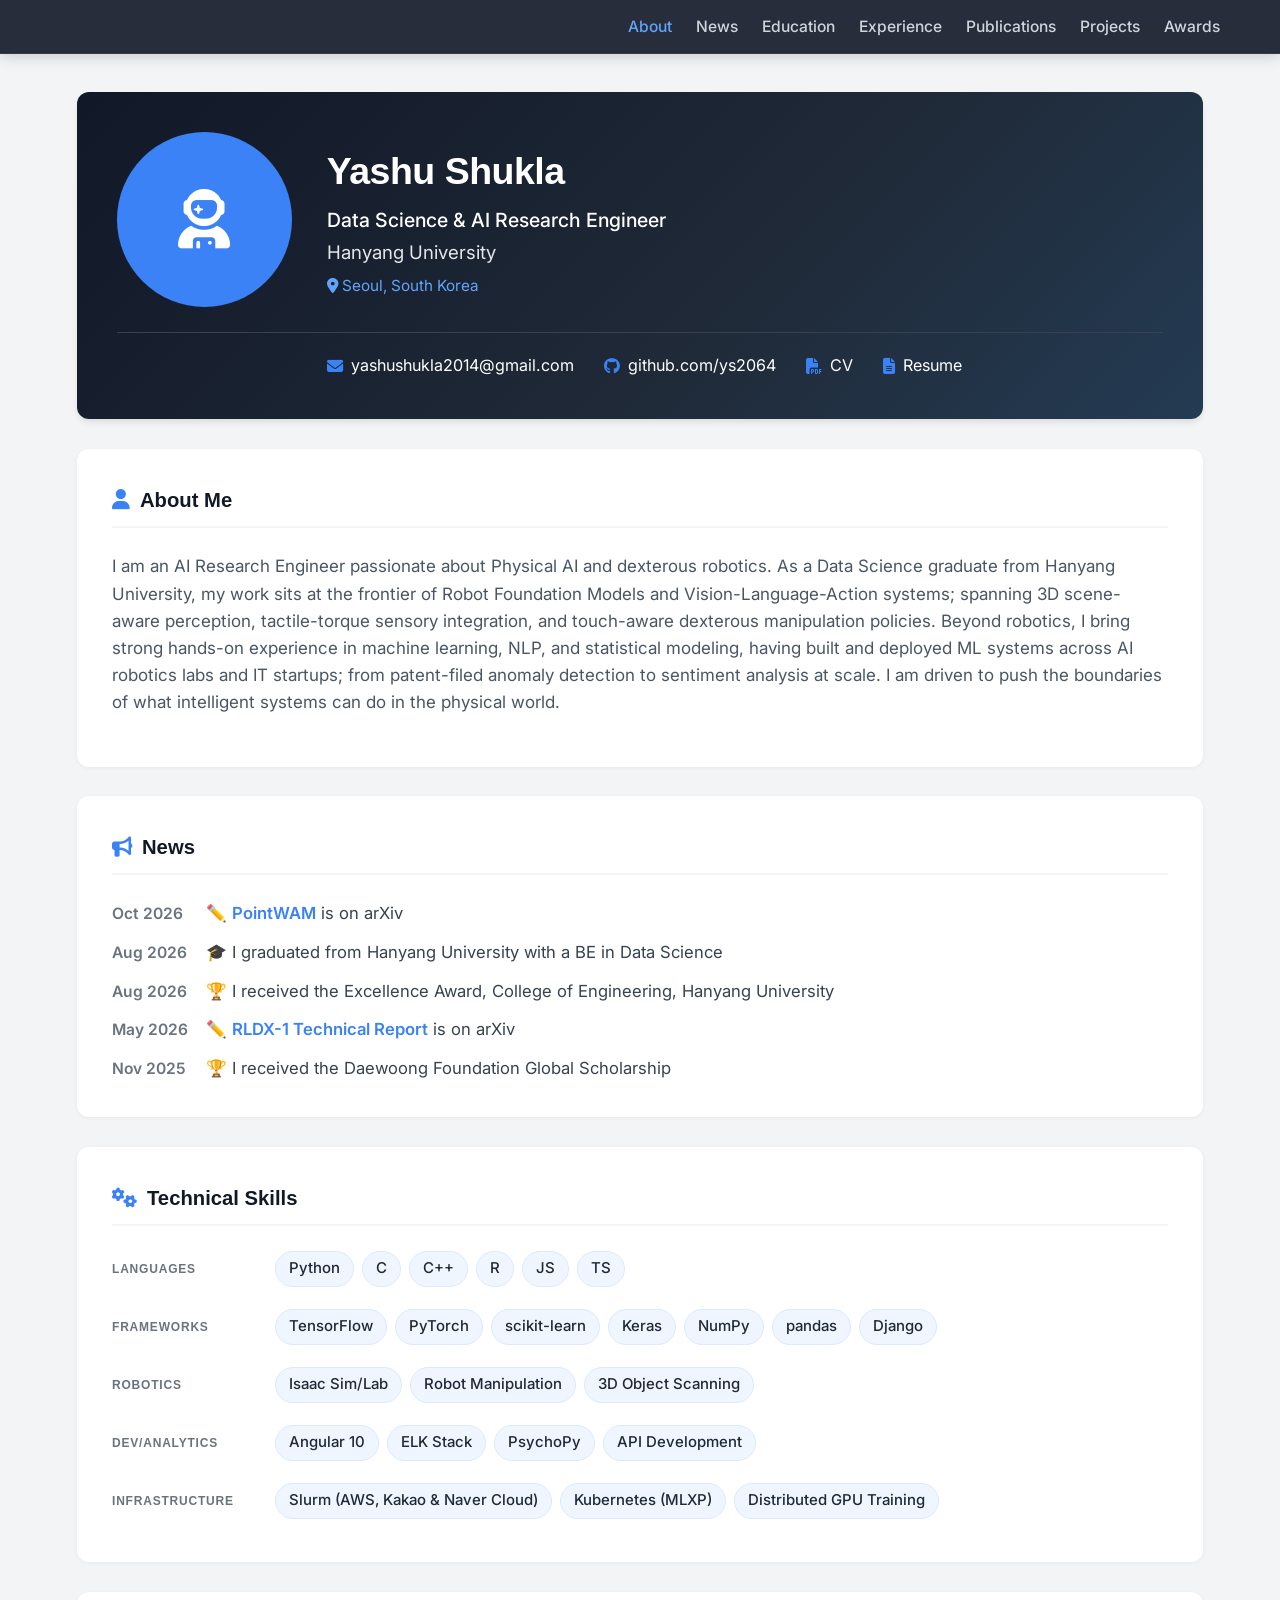
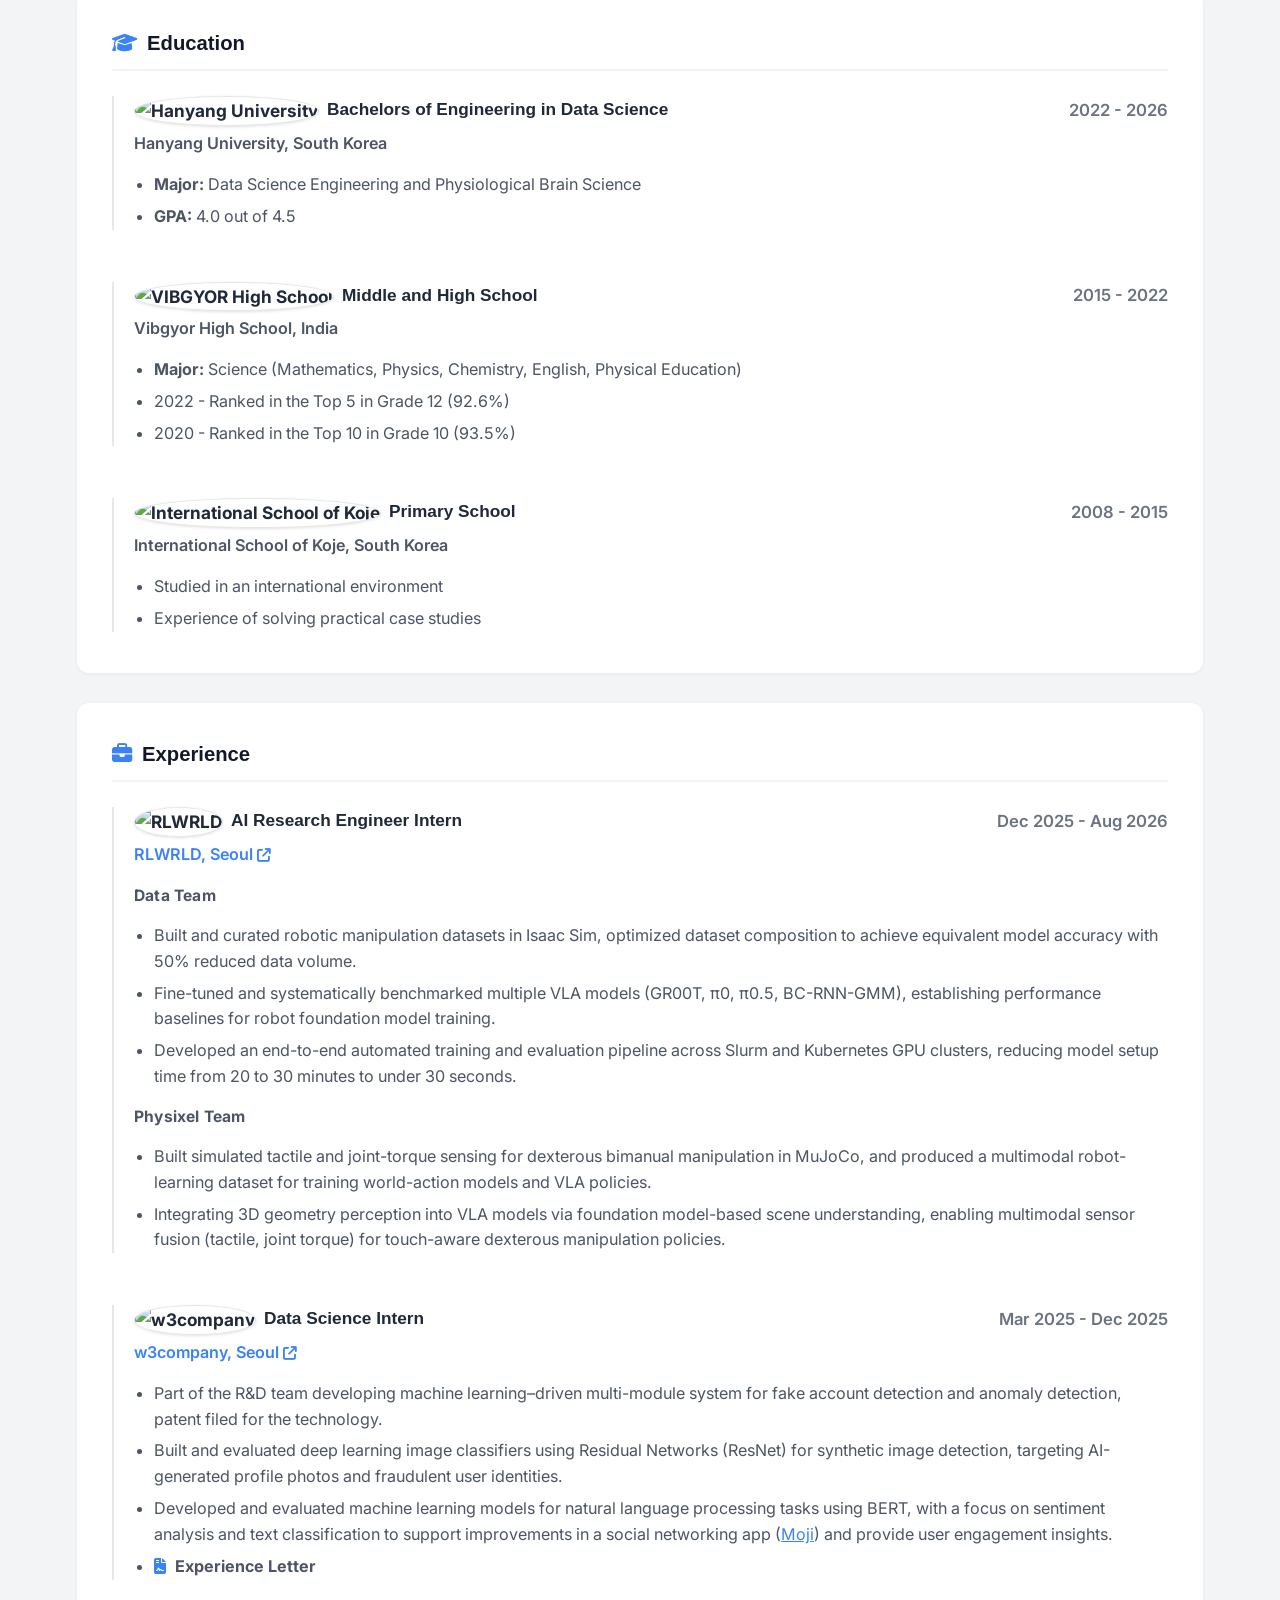
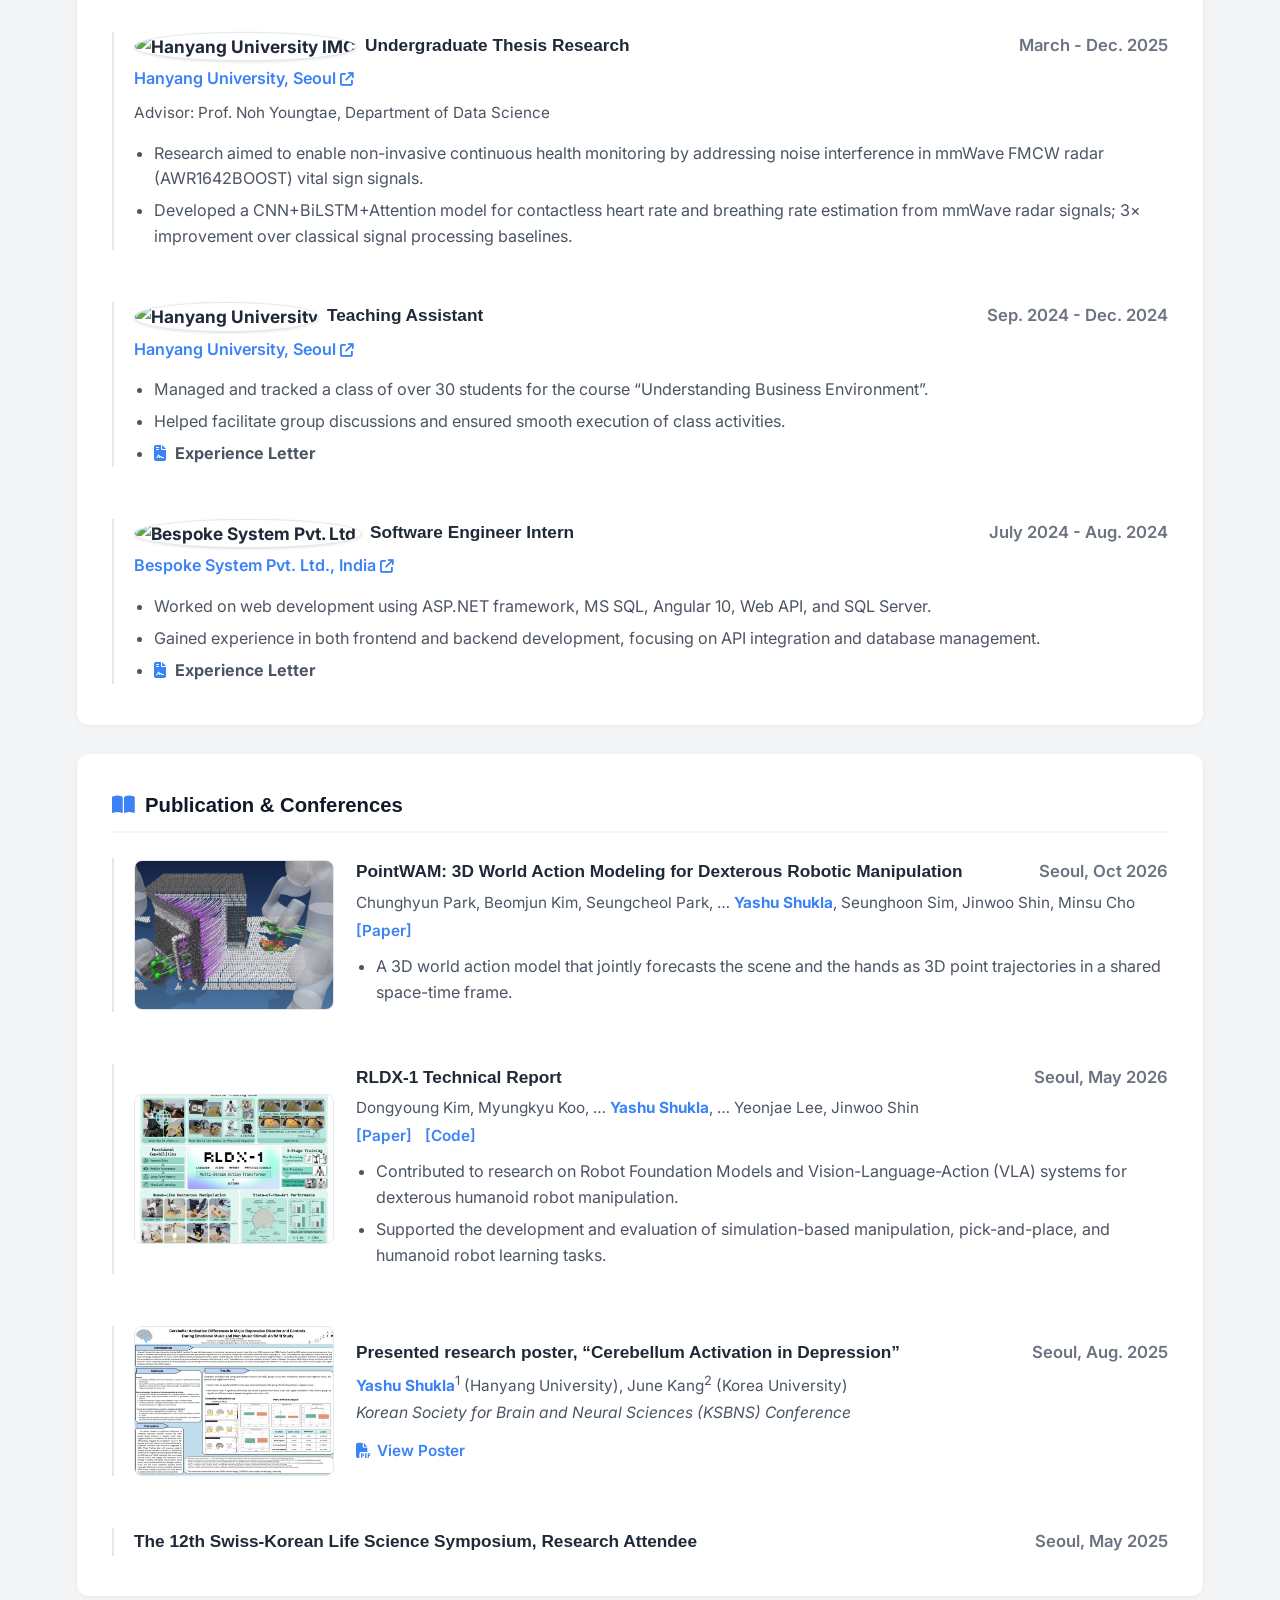
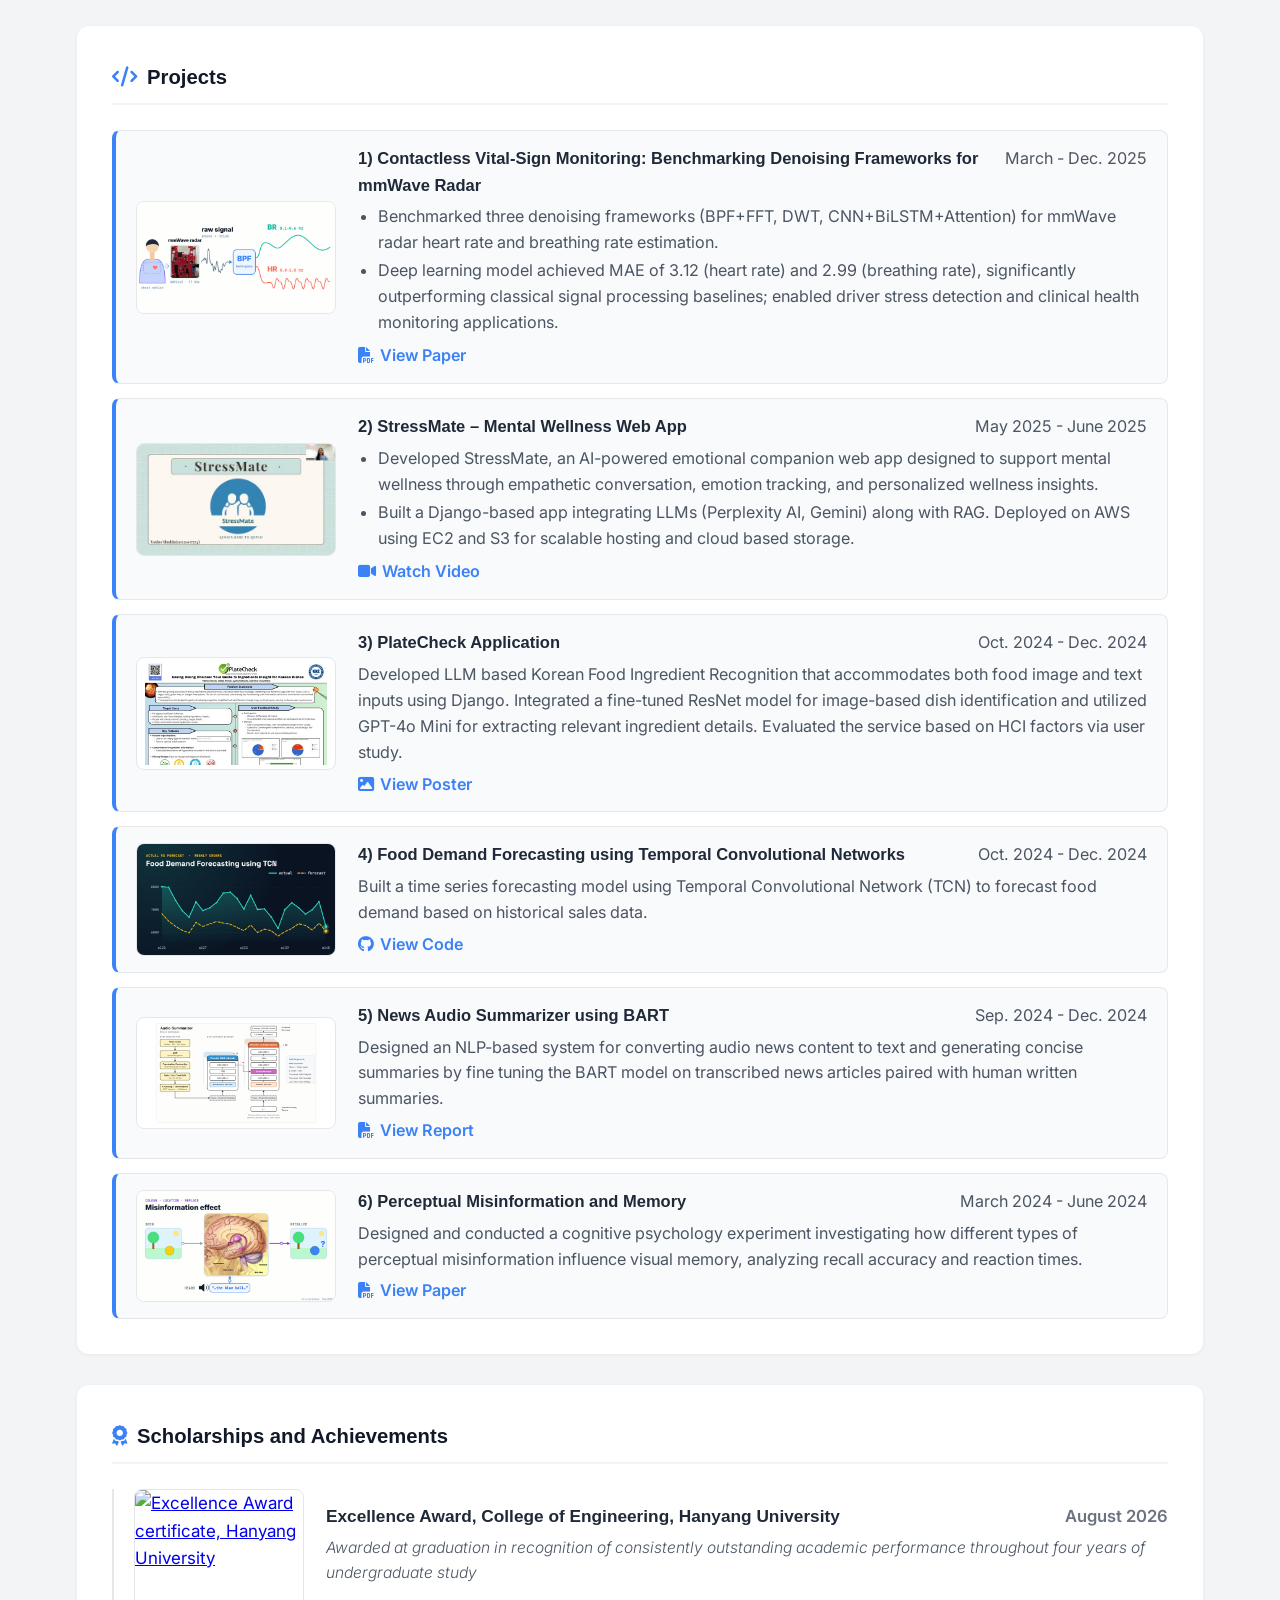
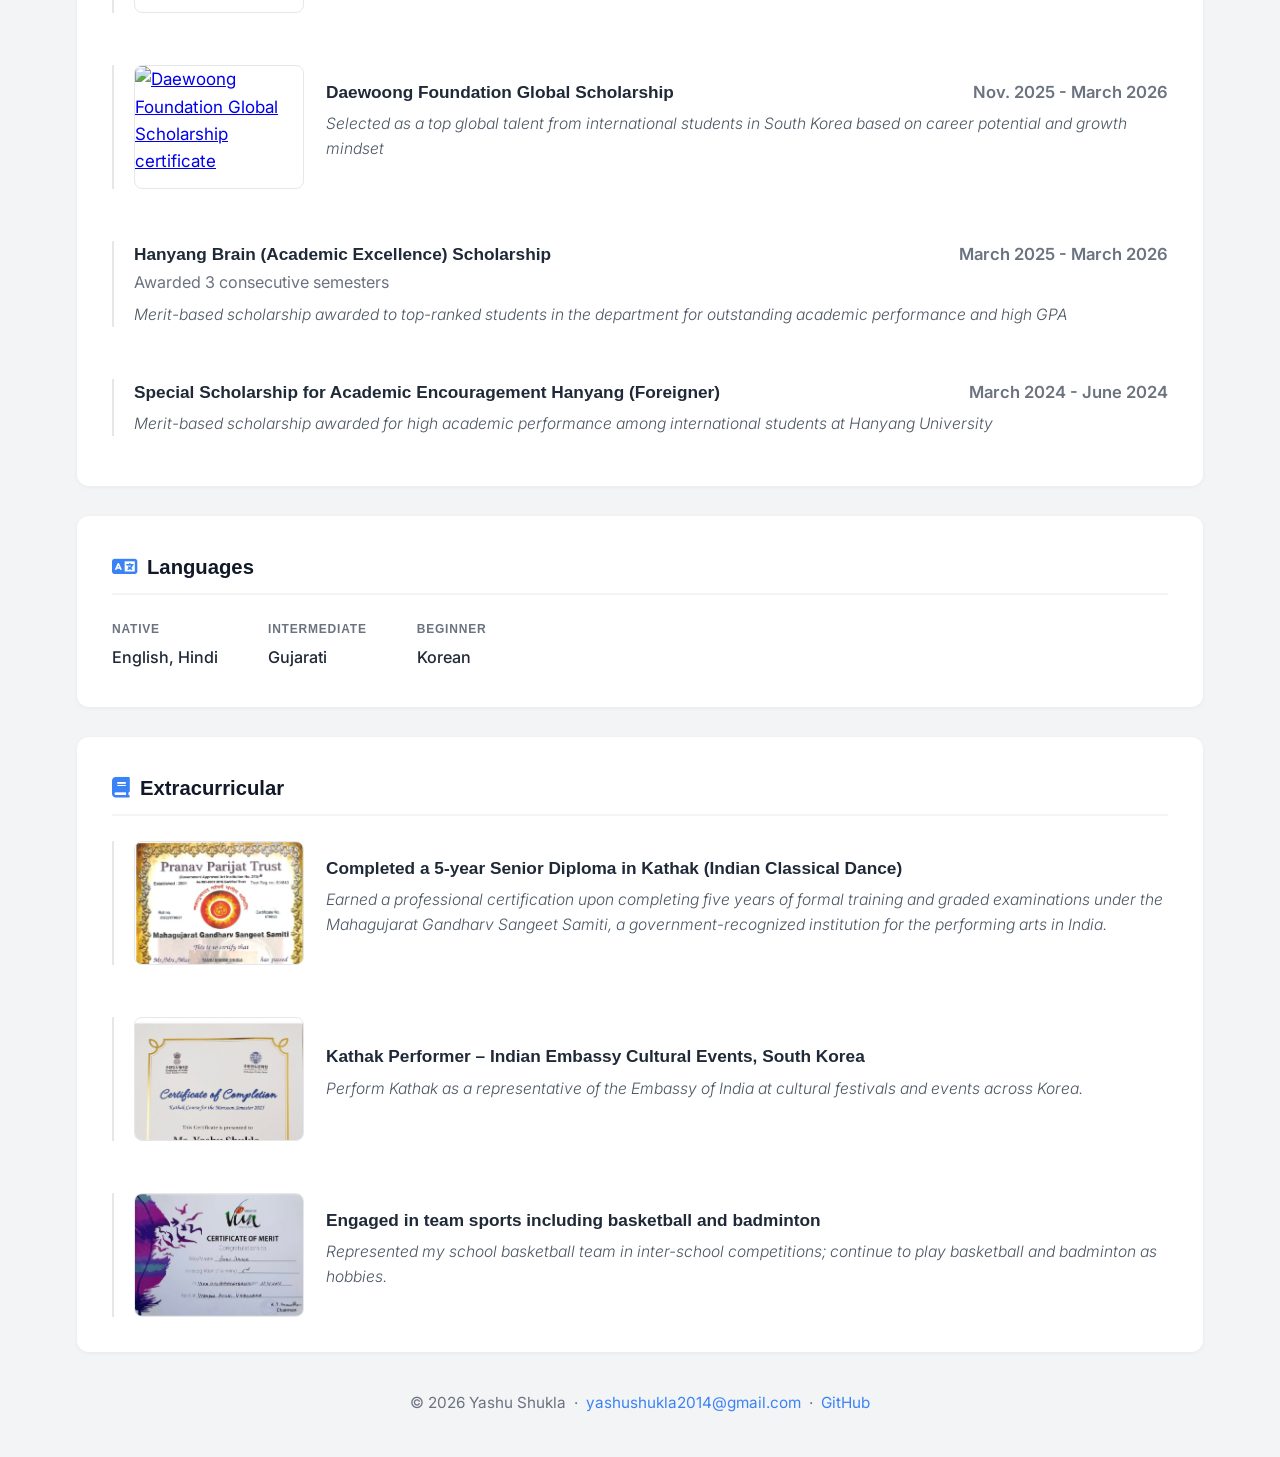
==== index.html @ 335cef7d "Vital-sign thumbnail: add person with breathing chest and heartbeat Co-Authored-By: Claude Opus 5.5 " ====
<!DOCTYPE html>
<html lang="en">
<head>
    <meta charset="UTF-8">
    <meta name="viewport" content="width=device-width, initial-scale=1.0">
    <title>Yashu Shukla | Resume</title>
    <link rel="preconnect" href="https://fonts.googleapis.com">
    <link rel="preconnect" href="https://fonts.gstatic.com" crossorigin>
    <link rel="stylesheet" href="https://fonts.googleapis.com/css2?family=Inter:ital,wght@0,300;0,400;0,500;0,600;0,700;0,800;1,300&display=swap">
    <link rel="stylesheet" href="style.css?v=20261012e">
    <link rel="stylesheet" href="https://cdnjs.cloudflare.com/ajax/libs/font-awesome/6.4.0/css/all.min.css">
</head>
<body>
    <div class="scroll-progress"></div>

    <nav class="navbar">
        <div class="nav-inner">
            <a href="#top" class="nav-logo"></a>
            <ul class="nav-links" id="navLinks">
                <li><a href="#about">About</a></li>
                <li><a href="#news">News</a></li>
                <li><a href="#education">Education</a></li>
                <li><a href="#experience">Experience</a></li>
                <li><a href="#publications">Publications</a></li>
                <li><a href="#projects">Projects</a></li>
                <li><a href="#awards">Awards</a></li>
            </ul>
            <button class="nav-toggle" id="navToggle" aria-label="Toggle menu"><i class="fa-solid fa-bars"></i></button>
        </div>
    </nav>

    <div class="container" id="top">
        
        <header class="hero-header">
            <div class="header-top-row">
                <div class="header-main">
                    <div class="profile-img-container">
                        <img src="picture12345.jpg" alt="Yashu Shukla" class="profile-dp" onerror="this.style.display='none'; this.nextElementSibling.style.display='flex';">
                        <div class="avatar" style="display: none;"><i class="fa-solid fa-user-astronaut"></i></div>
                    </div>
                    <div>
                        <h1>Yashu Shukla</h1>
                        <p class="subtitle">Data Science & AI Research Engineer</p>
                        <p class="university">Hanyang University</p>
                        <p class="location"><i class="fa-solid fa-location-dot"></i> Seoul, South Korea</p>
                    </div>
                </div>
            </div>
            
            <div class="contact-bar">
                <p><i class="fa-solid fa-envelope"></i> <a href="mailto:yashushukla2014@gmail.com">yashushukla2014@gmail.com</a></p>
                <p><i class="fa-brands fa-github"></i> <a href="https://github.com/ys2064" target="_blank">github.com/ys2064</a></p>
                <p><i class="fa-solid fa-file-pdf"></i> <a href="CV(Yashu%20Shukla)%20.pdf?v=20261004" target="_blank">CV</a></p>
                <p><i class="fa-solid fa-file-lines"></i> <a href="Resume(Yashu_Shukla).pdf?v=20260723" target="_blank" download="Resume_Yashu_Shukla.pdf">Resume</a></p>
            </div>
        </header>

        <main class="main-content">
            
            <div class="top-grid">
                <section class="card about-card" id="about">
                    <h2><i class="fa-solid fa-user"></i> About Me</h2>
                    <p>I am an AI Research Engineer passionate about Physical AI and dexterous robotics. As a Data Science graduate from Hanyang University, my work sits at the frontier of Robot Foundation Models and Vision-Language-Action systems; spanning 3D scene-aware perception, tactile-torque sensory integration, and touch-aware dexterous manipulation policies. Beyond robotics, I bring strong hands-on experience in machine learning, NLP, and statistical modeling, having built and deployed ML systems across AI robotics labs and IT startups; from patent-filed anomaly detection to sentiment analysis at scale. I am driven to push the boundaries of what intelligent systems can do in the physical world.</p>
                </section>

                <section class="card" id="news">
                    <h2><i class="fa-solid fa-bullhorn"></i> News</h2>
                    <div class="news-list">
                        <div class="news-item"><span class="news-date">Oct 2026</span><span class="news-text">✏️ <a href="https://arxiv.org/abs/2610.02840" target="_blank">PointWAM</a> is on arXiv</span></div>
                        <div class="news-item"><span class="news-date">Aug 2026</span><span class="news-text">🎓 I graduated from Hanyang University with a BE in Data Science</span></div>
                        <div class="news-item"><span class="news-date">Aug 2026</span><span class="news-text">🏆 I received the Excellence Award, College of Engineering, Hanyang University</span></div>
                        <div class="news-item"><span class="news-date">May 2026</span><span class="news-text">✏️ <a href="https://arxiv.org/abs/2605.03269" target="_blank">RLDX-1 Technical Report</a> is on arXiv</span></div>
                        <div class="news-item"><span class="news-date">Nov 2025</span><span class="news-text">🏆 I received the Daewoong Foundation Global Scholarship</span></div>
                    </div>
                </section>

                <section class="card skills-card">
                    <h2><i class="fa-solid fa-gears"></i> Technical Skills</h2>
                    <div class="skills-grid">
                        <div class="skill-group">
                            <h4>Languages</h4>
                            <ul class="skill-list">
                                <li>Python</li>
                                <li>C</li>
                                <li>C++</li>
                                <li>R</li>
                                <li>JS</li>
                                <li>TS</li>
                            </ul>
                        </div>
                        <div class="skill-group">
                            <h4>Frameworks</h4>
                            <ul class="skill-list">
                                <li>TensorFlow</li>
                                <li>PyTorch</li>
                                <li>scikit-learn</li>
                                <li>Keras</li>
                                <li>NumPy</li>
                                <li>pandas</li>
                                <li>Django</li>
                            </ul>
                        </div>
                        <div class="skill-group">
                            <h4>Robotics</h4>
                            <ul class="skill-list">
                                <li>Isaac Sim/Lab</li>
                                <li>Robot Manipulation</li>
                                <li>3D Object Scanning</li>
                            </ul>
                        </div>
                        <div class="skill-group">
                            <h4>Dev/Analytics</h4>
                            <ul class="skill-list">
                                <li>Angular 10</li>
                                <li>ELK Stack</li>
                                <li>PsychoPy</li>
                                <li>API Development</li>
                            </ul>
                        </div>
                        <div class="skill-group">
                            <h4>Infrastructure</h4>
                            <ul class="skill-list">
                                <li>Slurm (AWS, Kakao & Naver Cloud)</li>
                                <li>Kubernetes (MLXP)</li>
                                <li>Distributed GPU Training</li>
                            </ul>
                        </div>
                    </div>
                </section>
            </div>

            <section class="card" id="education">
                <h2><i class="fa-solid fa-graduation-cap"></i> Education</h2>
                <div class="timeline-item">
                    <div class="timeline-header">
                        <h3><img src="images.jpeg" alt="Hanyang University" class="company-logo">Bachelors of Engineering in Data Science</h3>
                        <span class="date">2022 - 2026</span>
                    </div>
                    <p class="company">Hanyang University, South Korea</p>
                    <ul>
                        <li><strong>Major:</strong> Data Science Engineering and Physiological Brain Science</li>
                        <li><strong>GPA:</strong> 4.0 out of 4.5</li>
                    </ul>
                </div>

                <div class="timeline-item">
                    <div class="timeline-header">
                        <h3><img src="vibgyor_logo.png" alt="VIBGYOR High School" class="company-logo">Middle and High School</h3>
                        <span class="date">2015 - 2022</span>
                    </div>
                    <p class="company">Vibgyor High School, India</p>
                    <ul>
                        <li><strong>Major:</strong> Science (Mathematics, Physics, Chemistry, English, Physical Education)</li>
                        <li>2022 - Ranked in the Top 5 in Grade 12 (92.6%)</li>
                        <li>2020 - Ranked in the Top 10 in Grade 10 (93.5%)</li>
                    </ul>
                </div>

                <div class="timeline-item">
                    <div class="timeline-header">
                        <h3><img src="koje_logo.png" alt="International School of Koje" class="company-logo">Primary School</h3>
                        <span class="date">2008 - 2015</span>
                    </div>
                    <p class="company">International School of Koje, South Korea</p>
                    <ul>
                        <li>Studied in an international environment</li>
                        <li>Experience of solving practical case studies</li>
                    </ul>
                </div>
            </section>

            <section class="card" id="experience">
                <h2><i class="fa-solid fa-briefcase"></i> Experience</h2>

                <div class="timeline-item">
                    <div class="timeline-header">
                        <h3><img src="channels4_profile.jpg" alt="RLWRLD" class="company-logo">AI Research Engineer Intern</h3>
                        <span class="date">Dec 2025 - Aug 2026</span>
                    </div>
                    <p class="company"><a href="https://www.rlwrld.ai/en" target="_blank">RLWRLD, Seoul <i class="fa-solid fa-arrow-up-right-from-square" style="font-size: 0.8rem;"></i></a></p>

                    <p class="sub-role">Data Team</p>
                    <ul>
                        <li>Built and curated robotic manipulation datasets in Isaac Sim, optimized dataset composition to achieve equivalent model accuracy with 50% reduced data volume.</li>
                        <li>Fine-tuned and systematically benchmarked multiple VLA models (GR00T, π0, π0.5, BC-RNN-GMM), establishing performance baselines for robot foundation model training.</li>
                        <li>Developed an end-to-end automated training and evaluation pipeline across Slurm and Kubernetes GPU clusters, reducing model setup time from 20 to 30 minutes to under 30 seconds.</li>
                    </ul>

                    <p class="sub-role">Physixel Team</p>
                    <ul>
                        <li>Built simulated tactile and joint-torque sensing for dexterous bimanual manipulation in MuJoCo, and produced a multimodal robot-learning dataset for training world-action models and VLA policies.</li>
                        <li>Integrating 3D geometry perception into VLA models via foundation model-based scene understanding, enabling multimodal sensor fusion (tactile, joint torque) for touch-aware dexterous manipulation policies.</li>
                    </ul>
                </div>

                <div class="timeline-item">
                    <div class="timeline-header">
                        <h3><img src="1667270939092.jpeg" alt="w3company" class="company-logo">Data Science Intern</h3>
                        <span class="date">Mar 2025 - Dec 2025</span>
                    </div>
                    <p class="company"><a href="https://w3company.team/" target="_blank">w3company, Seoul <i class="fa-solid fa-arrow-up-right-from-square" style="font-size: 0.8rem;"></i></a></p>
                    <ul>
                        <li>Part of the R&D team developing machine learning–driven multi-module system for fake account detection and anomaly detection, patent filed for the technology.</li>
                        <li>Built and evaluated deep learning image classifiers using Residual Networks (ResNet) for synthetic image detection, targeting AI-generated profile photos and fraudulent user identities.</li>
                        <li>Developed and evaluated machine learning models for natural language processing tasks using BERT, with a focus on sentiment analysis and text classification to support improvements in a social networking app (<a href="https://moji.cool/en" target="_blank" style="color: #3b82f6; text-decoration: underline;">Moji</a>) and provide user engagement insights.</li>
                        <li><a href="Data_Science_intern_experience_letter.pdf" target="_blank" style="text-decoration: none; color: #4b5563;"><i class="fa-solid fa-file-contract" style="color: #3b82f6; margin-right: 5px;"></i> <strong>Experience Letter</strong></a></li>
                    </ul>
                </div>

                <div class="timeline-item">
                    <div class="timeline-header">
                        <h3><img src="picimc.png" alt="Hanyang University IMC" class="company-logo">Undergraduate Thesis Research</h3>
                        <span class="date">March - Dec. 2025</span>
                    </div>
                    <p class="company"><a href="https://imc.hanyang.ac.kr/" target="_blank">Hanyang University, Seoul <i class="fa-solid fa-arrow-up-right-from-square" style="font-size: 0.8rem;"></i></a></p>
                    <p class="advisor">Advisor: Prof. Noh Youngtae, Department of Data Science</p>
                    <ul>
                        <li>Research aimed to enable non-invasive continuous health monitoring by addressing noise interference in mmWave FMCW radar (AWR1642BOOST) vital sign signals.</li>
                        <li>Developed a CNN+BiLSTM+Attention model for contactless heart rate and breathing rate estimation from mmWave radar signals; 3× improvement over classical signal processing baselines.</li>
                    </ul>
                </div>

                <div class="timeline-item">
                    <div class="timeline-header">
                        <h3><img src="images.jpeg" alt="Hanyang University" class="company-logo">Teaching Assistant</h3>
                        <span class="date">Sep. 2024 - Dec. 2024</span>
                    </div>
                    <p class="company"><a href="https://cis.hanyang.ac.kr/%EA%B5%AD%EC%A0%9C%ED%95%99%EB%B6%80-school-of-international-studies" target="_blank">Hanyang University, Seoul <i class="fa-solid fa-arrow-up-right-from-square" style="font-size: 0.8rem;"></i></a></p>
                    <ul>
                        <li>Managed and tracked a class of over 30 students for the course “Understanding Business Environment”.</li>
                        <li>Helped facilitate group discussions and ensured smooth execution of class activities.</li>
                        <li><a href="TA_experience_letter.pdf" target="_blank" style="text-decoration: none; color: #4b5563;"><i class="fa-solid fa-file-contract" style="color: #3b82f6; margin-right: 5px;"></i> <strong>Experience Letter</strong></a></li>
                    </ul>
                </div>

                <div class="timeline-item">
                    <div class="timeline-header">
                        <h3><img src="bespoke_software_solution_logo.jpeg" alt="Bespoke System Pvt. Ltd." class="company-logo">Software Engineer Intern</h3>
                        <span class="date">July 2024 - Aug. 2024</span>
                    </div>
                    <p class="company"><a href="https://bespokesystems.co.in/" target="_blank">Bespoke System Pvt. Ltd., India <i class="fa-solid fa-arrow-up-right-from-square" style="font-size: 0.8rem;"></i></a></p>
                    <ul>
                        <li>Worked on web development using ASP.NET framework, MS SQL, Angular 10, Web API, and SQL Server.</li>
                        <li>Gained experience in both frontend and backend development, focusing on API integration and database management.</li>
                        <li><a href="Software_engineer_intern_experience_letter.pdf" target="_blank" style="text-decoration: none; color: #4b5563;"><i class="fa-solid fa-file-contract" style="color: #3b82f6; margin-right: 5px;"></i> <strong>Experience Letter</strong></a></li>
                    </ul>
                </div>
            </section>

            <section class="card" id="publications">
                <h2><i class="fa-solid fa-book-open"></i> Publication & Conferences</h2>
                <div class="timeline-item pub-item">
                    <a class="pub-thumb" href="https://chrockey.github.io/PointWAM/" target="_blank" aria-label="PointWAM project page">
                        <img src="pointwam_thumb.webp" alt="PointWAM 3D point trajectories of scene and hands" loading="lazy">
                        <video class="pub-hover" src="pointwam.mp4" muted loop playsinline preload="none"></video>
                    </a>
                    <div class="pub-body">
                        <div class="timeline-header">
                            <h3>PointWAM: 3D World Action Modeling for Dexterous Robotic Manipulation</h3>
                            <span class="date">Seoul, Oct 2026</span>
                        </div>
                        <p class="pub-authors">Chunghyun Park, Beomjun Kim, Seungcheol Park, … <span class="pub-me">Yashu Shukla</span>, Seunghoon Sim, Jinwoo Shin, Minsu Cho</p>
                        <p class="pub-links">
                            <a href="https://arxiv.org/abs/2610.02840" target="_blank">[Paper]</a>
                        </p>
                        <ul>
                            <li>A 3D world action model that jointly forecasts the scene and the hands as 3D point trajectories in a shared space-time frame.</li>
                        </ul>
                    </div>
                </div>
                <div class="timeline-item pub-item">
                    <a class="pub-thumb" href="https://arxiv.org/abs/2605.03269" target="_blank" aria-label="RLDX-1 paper (arXiv)">
                        <img src="rldx1_thumb.jpg" alt="RLDX-1 overview: training data, capabilities and benchmarks" loading="lazy">
                    </a>
                    <div class="pub-body">
                        <div class="timeline-header">
                            <h3>RLDX-1 Technical Report</h3>
                            <span class="date">Seoul, May 2026</span>
                        </div>
                        <p class="pub-authors">Dongyoung Kim, Myungkyu Koo, … <span class="pub-me">Yashu Shukla</span>, … Yeonjae Lee, Jinwoo Shin</p>
                        <p class="pub-links">
                            <a href="https://arxiv.org/abs/2605.03269" target="_blank">[Paper]</a>
                            <a href="https://github.com/RLWRLD/RLDX-1" target="_blank">[Code]</a>
                        </p>
                        <ul>
                            <li>Contributed to research on Robot Foundation Models and Vision-Language-Action (VLA) systems for dexterous humanoid robot manipulation.</li>
                            <li>Supported the development and evaluation of simulation-based manipulation, pick-and-place, and humanoid robot learning tasks.</li>
                        </ul>
                    </div>
                </div>
                <div class="timeline-item pub-item">
                    <a class="pub-thumb" href="KSBNS%20Poster%20Presentation.pdf" target="_blank" aria-label="KSBNS poster (PDF)">
                        <img src="ksbns_poster_thumb.jpg" alt="Poster: Cerebellar activation differences in major depressive disorder" loading="lazy">
                    </a>
                    <div class="pub-body">
                        <div class="timeline-header">
                            <h3>Presented research poster, “Cerebellum Activation in Depression”</h3>
                            <span class="date">Seoul, Aug. 2025</span>
                        </div>
                        <p class="pub-authors"><span class="pub-me">Yashu Shukla</span><sup>1</sup> (Hanyang University), June Kang<sup>2</sup> (Korea University)</p>
                        <p class="pub-venue">Korean Society for Brain and Neural Sciences (KSBNS) Conference</p>
                        <p class="pub-links" style="margin-top: 12px; margin-bottom: 0;"><a href="KSBNS%20Poster%20Presentation.pdf" target="_blank" style="text-decoration: none; color: #3b82f6; font-weight: 600;"><i class="fa-solid fa-file-pdf" style="margin-right: 6px;"></i>View Poster</a></p>
                    </div>
                </div>
                <div class="timeline-item">
                    <div class="timeline-header">
                        <h3>The 12th Swiss-Korean Life Science Symposium, Research Attendee</h3>
                        <span class="date">Seoul, May 2025</span>
                    </div>
                </div>
            </section>

            <section class="card" id="projects">
                <h2><i class="fa-solid fa-code"></i> Projects</h2>
                <div class="project-grid">
                    <div class="project-card has-thumb"><a class="project-thumb video" href="contactless_vitalsign_monitoring/" target="_blank" aria-label="Contactless vital-sign monitoring project page"><video src="vitalsign_filter.mp4?v=4" poster="vitalsign_filter_poster.jpg?v=4" autoplay muted loop playsinline preload="metadata"></video></a><div class="project-body"><h4>1) Contactless Vital-Sign Monitoring: Benchmarking Denoising Frameworks for mmWave Radar</h4><p class="project-date">March - Dec. 2025</p><ul style="margin: 0; padding-left: 20px;"><li>Benchmarked three denoising frameworks (BPF+FFT, DWT, CNN+BiLSTM+Attention) for mmWave radar heart rate and breathing rate estimation.</li><li>Deep learning model achieved MAE of 3.12 (heart rate) and 2.99 (breathing rate), significantly outperforming classical signal processing baselines; enabled driver stress detection and clinical health monitoring applications.</li></ul><p style="margin-top: 12px; margin-bottom: 0;"><a href="Research_paper.pdf" target="_blank" style="text-decoration: none; color: #3b82f6; font-weight: 600;"><i class="fa-solid fa-file-pdf" style="margin-right: 6px;"></i>View Paper</a></p></div></div>
                    <div class="project-card has-thumb"><a class="project-thumb video" href="StressMate%20_%20Deep%20Learning%20Project.mp4" target="_blank" aria-label="StressMate presentation video"><video src="stressmate_preview.mp4" poster="stressmate_thumb.jpg" autoplay muted loop playsinline preload="metadata"></video></a><div class="project-body"><h4>2) StressMate – Mental Wellness Web App</h4><p class="project-date">May 2025 - June 2025</p><ul style="margin: 0; padding-left: 20px;"><li>Developed StressMate, an AI-powered emotional companion web app designed to support mental wellness through empathetic conversation, emotion tracking, and personalized wellness insights.</li><li>Built a Django-based app integrating LLMs (Perplexity AI, Gemini) along with RAG. Deployed on AWS using EC2 and S3 for scalable hosting and cloud based storage.</li></ul><p style="margin-top: 12px; margin-bottom: 0;"><a href="StressMate%20_%20Deep%20Learning%20Project.mp4" target="_blank" style="text-decoration: none; color: #3b82f6; font-weight: 600;"><i class="fa-solid fa-video" style="margin-right: 6px;"></i>Watch Video</a></p></div></div>
                    <div class="project-card has-thumb"><a class="project-thumb figure" href="PlateCheck%20final%20poster.png" target="_blank" aria-label="PlateCheck poster"><img src="platecheck_poster_wide_thumb.jpg" alt="PlateCheck poster: Easing Dining Choices, ingredient insight for Korean dishes" loading="lazy"></a><div class="project-body"><h4>3) PlateCheck Application</h4><p class="project-date">Oct. 2024 - Dec. 2024</p><p>Developed LLM based Korean Food Ingredient Recognition that accommodates both food image and text inputs using Django. Integrated a fine-tuned ResNet model for image-based dish identification and utilized GPT-4o Mini for extracting relevant ingredient details. Evaluated the service based on HCI factors via user study.</p><p style="margin-top: 12px; margin-bottom: 0;"><a href="PlateCheck%20final%20poster.png" target="_blank" style="text-decoration: none; color: #3b82f6; font-weight: 600;"><i class="fa-solid fa-image" style="margin-right: 6px;"></i>View Poster</a></p></div></div>
                    <div class="project-card has-thumb"><a class="project-thumb video" href="https://github.com/ys2064/Timeseries_Food-Demand-Forecasting" target="_blank" aria-label="Food demand forecasting code (GitHub)"><video src="food_forecast_anim.mp4?v=2" poster="food_forecast_anim_poster.jpg?v=2" autoplay muted loop playsinline preload="metadata"></video></a><div class="project-body"><h4>4) Food Demand Forecasting using Temporal Convolutional Networks</h4><p class="project-date">Oct. 2024 - Dec. 2024</p><p>Built a time series forecasting model using Temporal Convolutional Network (TCN) to forecast food demand based on historical sales data.</p><p style="margin-top: 12px; margin-bottom: 0;"><a href="https://github.com/ys2064/Timeseries_Food-Demand-Forecasting" target="_blank" style="text-decoration: none; color: #3b82f6; font-weight: 600;"><i class="fa-brands fa-github" style="margin-right: 6px;"></i>View Code</a></p></div></div>
                    <div class="project-card has-thumb"><a class="project-thumb figure" href="Audio%20Summarizer%20Final%20Report.pdf" target="_blank" aria-label="Audio summarizer report (PDF)"><img src="audio_summarizer_architecture_thumb.jpg" alt="Audio Summarizer system architecture: data preparation and BART encoder-decoder" loading="lazy"></a><div class="project-body"><h4>5) News Audio Summarizer using BART</h4><p class="project-date">Sep. 2024 - Dec. 2024</p><p>Designed an NLP-based system for converting audio news content to text and generating concise summaries by fine tuning the BART model on transcribed news articles paired with human written summaries.</p><p style="margin-top: 12px; margin-bottom: 0;"><a href="Audio%20Summarizer%20Final%20Report.pdf" target="_blank" style="text-decoration: none; color: #3b82f6; font-weight: 600;"><i class="fa-solid fa-file-pdf" style="margin-right: 6px;"></i>View Report</a></p></div></div>
                    <div class="project-card has-thumb"><a class="project-thumb video" href="Memory%20and%20Misinformation%20Effect.pdf" target="_blank" aria-label="Misinformation and memory paper (PDF)" title="Brain illustration: National Institute on Aging/NIH (public domain)"><video src="misinformation_memory.mp4?v=4" poster="misinformation_memory_poster.jpg?v=4" autoplay muted loop playsinline preload="metadata"></video></a><div class="project-body"><h4>6) Perceptual Misinformation and Memory</h4><p class="project-date">March 2024 - June 2024</p><p>Designed and conducted a cognitive psychology experiment investigating how different types of perceptual misinformation influence visual memory, analyzing recall accuracy and reaction times.</p><p style="margin-top: 12px; margin-bottom: 0;"><a href="Memory%20and%20Misinformation%20Effect.pdf" target="_blank" style="text-decoration: none; color: #3b82f6; font-weight: 600;"><i class="fa-solid fa-file-pdf" style="margin-right: 6px;"></i>View Paper</a></p></div></div>
                </div>
            </section>

            <section class="card" id="awards">
                <h2><i class="fa-solid fa-award"></i> Scholarships and Achievements</h2>
                <div class="timeline-item award-item">
                    <div class="award-thumb"><a href="Excellence%20Award%20Certificate.pdf" target="_blank"><img src="excellence_award_thumb.png" alt="Excellence Award certificate, Hanyang University" loading="lazy"></a></div>
                    <div class="award-body">
                        <div class="timeline-header"><h3>Excellence Award, College of Engineering, Hanyang University</h3><span class="date">August 2026</span></div>
                        <p style="font-size: 0.92rem; color: #4b5563; margin-top: 4px; font-style: italic; font-weight: 300;">Awarded at graduation in recognition of consistently outstanding academic performance throughout four years of undergraduate study</p>
                    </div>
                </div>
                <div class="timeline-item award-item">
                    <div class="award-thumb"><a href="Daewoong%20Scholarship%20Certificate.jpg" target="_blank"><img src="daewoong_scholarship_thumb.jpg" alt="Daewoong Foundation Global Scholarship certificate" loading="lazy"></a></div>
                    <div class="award-body">
                        <div class="timeline-header"><h3>Daewoong Foundation Global Scholarship</h3><span class="date">Nov. 2025 - March 2026</span></div>
                        <p style="font-size: 0.92rem; color: #4b5563; margin-top: 4px; font-style: italic; font-weight: 300;">Selected as a top global talent from international students in South Korea based on career potential and growth mindset</p>
                    </div>
                </div>
                <div class="timeline-item"><div class="timeline-header"><h3>Hanyang Brain (Academic Excellence) Scholarship<br><span style="font-weight: 400; font-size: 0.95rem; color: #6b7280;">Awarded 3 consecutive semesters</span></h3><span class="date">March 2025 - March 2026</span></div>
                    <p style="font-size: 0.92rem; color: #4b5563; margin-top: 4px; font-style: italic; font-weight: 300;">Merit-based scholarship awarded to top-ranked students in the department for outstanding academic performance and high GPA</p>
                </div>
                <div class="timeline-item"><div class="timeline-header"><h3>Special Scholarship for Academic Encouragement Hanyang (Foreigner)</h3><span class="date">March 2024 - June 2024</span></div>
                    <p style="font-size: 0.92rem; color: #4b5563; margin-top: 4px; font-style: italic; font-weight: 300;">Merit-based scholarship awarded for high academic performance among international students at Hanyang University</p>
                </div>
            </section>

            <section class="card">
                <h2><i class="fa-solid fa-language"></i> Languages</h2>
                <div style="display: flex; flex-wrap: wrap; gap: 16px 50px;">
                    <div class="skill-group">
                        <h4>Native</h4>
                        <p>English, Hindi</p>
                    </div>
                    <div class="skill-group">
                        <h4>Intermediate</h4>
                        <p>Gujarati</p>
                    </div>
                    <div class="skill-group">
                        <h4>Beginner</h4>
                        <p>Korean</p>
                    </div>
                </div>
            </section>

            <section class="card" id="extracurricular">
                <h2><i class="fa-solid fa-book"></i> Extracurricular</h2>
                <div class="timeline-item award-item">
                    <div class="award-thumb"><a href="kathak_senior_diploma.pdf" target="_blank"><img src="kathak_senior_diploma_thumb.jpg" alt="Kathak Senior Diploma certificate" loading="lazy"></a></div>
                    <div class="award-body">
                        <div class="timeline-header"><h3>Completed a 5-year Senior Diploma in Kathak (Indian Classical Dance)</h3></div>
                        <p style="font-size: 0.92rem; color: #4b5563; margin-top: 4px; font-style: italic; font-weight: 300;">Earned a professional certification upon completing five years of formal training and graded examinations under the Mahagujarat Gandharv Sangeet Samiti, a government-recognized institution for the performing arts in India.</p>
                    </div>
                </div>
                <div class="timeline-item award-item">
                    <div class="award-thumb"><a href="kathak_embassy_certificates.pdf" target="_blank"><img src="kathak_embassy_certificates_thumb.jpg" alt="Kathak certificate, Embassy of India, Seoul" loading="lazy"></a></div>
                    <div class="award-body">
                        <div class="timeline-header"><h3>Kathak Performer – Indian Embassy Cultural Events, South Korea</h3></div>
                        <p style="font-size: 0.92rem; color: #4b5563; margin-top: 4px; font-style: italic; font-weight: 300;">Perform Kathak as a representative of the Embassy of India at cultural festivals and events across Korea.</p>
                    </div>
                </div>
                <div class="timeline-item award-item">
                    <div class="award-thumb"><a href="basketball.pdf" target="_blank"><img src="basketball_thumb.jpg" alt="Basketball certificate of merit" loading="lazy"></a></div>
                    <div class="award-body">
                        <div class="timeline-header"><h3>Engaged in team sports including basketball and badminton</h3></div>
                        <p style="font-size: 0.92rem; color: #4b5563; margin-top: 4px; font-style: italic; font-weight: 300;">Represented my school basketball team in inter-school competitions; continue to play basketball and badminton as hobbies.</p>
                    </div>
                </div>
            </section>

        </main>

        <footer class="site-footer">
            <p>© 2026 Yashu Shukla &nbsp;·&nbsp; <a href="mailto:yashushukla2014@gmail.com">yashushukla2014@gmail.com</a> &nbsp;·&nbsp; <a href="https://github.com/ys2064" target="_blank">GitHub</a></p>
        </footer>
    </div>

    <button class="back-to-top" id="backToTop" aria-label="Back to top"><i class="fa-solid fa-arrow-up"></i></button>

    <script src="script.js?v=20261012a"></script>
</body>
</html>
---- style.css ----
/* GLOBAL STYLES */
* {
    margin: 0;
    padding: 0;
    box-sizing: border-box;
    font-family: 'Inter', 'Segoe UI', Tahoma, Geneva, Verdana, sans-serif;
}

html {
    font-size: 17px;
}

body {
    background-color: #f3f4f6;
    color: #1f2937;
    line-height: 1.6;
    padding: 92px 6% 40px;
}

/* LAYOUT CONTAINER */
.container {
    max-width: 1200px;
    margin: 0 auto;    
    display: flex;
    flex-direction: column;
    gap: 30px;
}

/* TOP HERO HEADER */
.hero-header {
    background-color: #1f2937;
    color: #ffffff;
    padding: 40px;
    border-radius: 12px;
    box-shadow: 0 4px 6px -1px rgba(0, 0, 0, 0.1);
}

.header-top-row {
    display: flex;
    justify-content: space-between;
    align-items: center;
    flex-wrap: wrap;
    gap: 20px;
    margin-bottom: 25px;
}

.header-main {
    display: flex;
    align-items: center;
    gap: 35px; 
}

/* PROFILE IMAGE */
.profile-img-container {
    width: 175px;
    height: 175px;
    display: flex;
    align-items: center;
    justify-content: center;
    flex-shrink: 0;
}

.profile-dp {
    width: 175px;
    height: 175px;
    border-radius: 50%;
    object-fit: cover;
    border: 3.5px solid #3b82f6;
}

.avatar {
    width: 175px;
    height: 175px;
    background-color: #3b82f6;
    border-radius: 50%;
    display: flex;
    align-items: center;
    justify-content: center;
    font-size: 3.5rem;
    color: #ffffff;
}

.hero-header h1 {
    font-family: 'Segoe UI', Tahoma, Geneva, Verdana, sans-serif;
    font-size: 37.5px;
    font-weight: 700;
    letter-spacing: -0.5px;
    margin-bottom: 4px;
}

/* SUBTITLE SETUP */
.subtitle {
    color: #ffffff;
    font-size: 1.15rem;
    font-weight: 500;
}

.university {
    color: #e5e7eb;
    font-size: 1.1rem;
    font-weight: 400;
    margin-top: 2px;
}

.location {
    font-size: 0.9rem;
    color: #60a5fa;
    margin-top: 6px;
}

/* HORIZONTAL CONTACT BAR */
.contact-bar {
    display: flex;
    flex-wrap: wrap;
    justify-content: flex-start;
    gap: 30px;
    border-top: 1px solid #374151;
    padding-top: 20px;
    /* 175px photo + 35px gap: lines up with the subtitle text column */
    padding-left: 210px;
}

.contact-bar p {
    font-size: 0.95rem;
    display: flex;
    align-items: center;
    gap: 8px;
}

.contact-bar i {
    color: #3b82f6;
}

.contact-bar a {
    color: #ffffff;
    text-decoration: none;
}

.contact-bar a:hover {
    color: #60a5fa;
}

/* MAIN BODY SECTION */
.main-content {
    display: flex;
    flex-direction: column;
    gap: 30px;
}

/* TOP ROW - full-width stacked cards, aligned with every other section */
.top-grid {
    display: grid;
    grid-template-columns: 1fr;
    gap: 30px;
}

.card {
    background-color: #ffffff;
    padding: 35px;
    border-radius: 12px;
    box-shadow: 0 1px 4px rgba(0, 0, 0, 0.05);
}

.card h2 {
    font-family: 'Segoe UI', Tahoma, Geneva, Verdana, sans-serif;
    font-size: 20.25px;
    color: #111827;
    margin-bottom: 25px;
    display: flex;
    align-items: center;
    gap: 10px;
    border-bottom: 2px solid #f3f4f6;
    padding-bottom: 10px;
}

.card h2 i {
    color: #3b82f6;
}

.card p {
    margin-bottom: 15px;
    color: #4b5563;
}

/* TECHNICAL SKILLS SECTION GRID */
.skills-grid {
    display: flex;
    flex-direction: column;
    gap: 14px;
}

/* Label on the left, pill tags on the right */
.skills-grid .skill-group {
    display: flex;
    align-items: first baseline;
    gap: 18px;
}

.skills-grid .skill-group h4 {
    flex: 0 0 125px;
    margin-bottom: 0;
}

.skill-group {
    padding-bottom: 2px;
    min-width: 0;
}

.skill-group h4 {
    font-family: 'Segoe UI', Tahoma, Geneva, Verdana, sans-serif;
    font-size: 12px;
    text-transform: uppercase;
    color: #6b7280;
    letter-spacing: 0.8px;
    margin-bottom: 5px;
    font-weight: 700;
}

.skill-group p {
    font-size: 0.95rem;
    color: #1f2937;
    font-weight: 500;
    margin-bottom: 0;
}

/* TIMELINE ENTRIES */
.timeline-item {
    margin-bottom: 52px;
    padding-left: 20px;
    border-left: 2px solid #e5e7eb;
}

.timeline-item:last-child {
    margin-bottom: 0;
}

.timeline-header {
    display: flex;
    justify-content: space-between;
    align-items: baseline;
    margin-bottom: 5px;
}

.timeline-header h3 {
    font-family: 'Segoe UI', Tahoma, Geneva, Verdana, sans-serif;
    font-size: 17.25px;
    color: #1f2937;
}

.date {
    font-size: 0.98rem; 
    color: #6b7280;
    font-weight: 600;
    white-space: nowrap;
}

.company {
    font-weight: 600;
    font-size: 0.95rem;
    margin-bottom: 10px;
    color: #4b5563;
}

.company-logo {
    width: 26px;
    height: 26px;
    border-radius: 50%;
    object-fit: cover;
    vertical-align: middle;
    margin-right: 8px;
    border: 1px solid #e5e7eb;
    background: #fff;
    box-shadow: 0 1px 3px rgba(0, 0, 0, 0.12);
}

.sub-role {
    font-weight: 700;
    font-size: 0.92rem;
    color: #3b82f6;
    letter-spacing: 0.2px;
    margin: 14px 0 4px;
}

/* Multiple roles at one company (e.g. intern -> contract) */
.company-title {
    color: #1f2937;
    text-decoration: none;
}

.company-title:hover {
    color: #3b82f6;
}

.role-progression {
    border-left: 2px solid #bfdbfe;
    padding-left: 12px;
    margin: 6px 0 10px;
}

.role-row {
    display: flex;
    justify-content: space-between;
    align-items: baseline;
    gap: 12px;
    padding: 2px 0;
}

.role-title {
    font-weight: 600;
    font-size: 0.95rem;
    color: #374151;
}

.role-type {
    font-weight: 500;
    color: #6b7280;
}

.role-row .date {
    font-size: 0.88rem;
}

.advisor {
    font-size: 0.9rem;
    color: #6b7280;
    margin-top: -6px;
    margin-bottom: 10px;
}

.company a {
    color: #3b82f6;
    text-decoration: none;
}

.company a:hover {
    text-decoration: underline;
}

/* Publication author list (academic style) */
.pub-authors {
    font-size: 0.9rem;
    color: #6b7280;
    line-height: 1.55;
}

.pub-authors .pub-me {
    color: #3b82f6;
    font-weight: 700;
}

.pub-venue {
    font-style: italic;
    font-size: 0.92rem;
    color: #4b5563;
}

.pub-links a {
    margin-right: 8px;
    color: #3b82f6;
    font-weight: 600;
    font-size: 0.9rem;
    text-decoration: none;
}

.pub-links a:hover {
    text-decoration: underline;
}

/* Tight, even vertical rhythm inside publication entries
   (id-scoped so it beats .card p's 15px bottom margin) */
#publications .pub-authors { margin: 2px 0 2px; }
#publications .pub-venue   { margin: 0 0 6px; }
#publications .pub-links   { margin: 0 0 10px; }
#publications ul           { margin: 0 0 0 20px; }

/* Publication with a thumbnail that plays a clip on hover */
#publications .pub-item {
    display: flex;
    align-items: center;
    gap: 22px;
}

#publications .pub-thumb {
    position: relative;
    flex: 0 0 200px;
    width: 200px;
    aspect-ratio: 4 / 3;
    border: 1px solid #e5e7eb;
    border-radius: 8px;
    overflow: hidden;
    background-color: #fff;
    transition: border-color 0.3s ease, box-shadow 0.3s ease;
}

#publications .pub-thumb img,
#publications .pub-thumb video {
    position: absolute;
    inset: 0;
    width: 100%;
    height: 100%;
    object-fit: cover;
}

#publications .pub-thumb video {
    opacity: 0;
    transition: opacity 0.3s ease;
}

#publications .pub-item.active .pub-thumb video { opacity: 1; }

#publications .pub-item.active .pub-thumb,
#publications .pub-thumb:hover {
    border-color: #3b82f6;
    box-shadow: 0 2px 10px rgba(59, 130, 246, 0.18);
}

#publications .pub-body {
    flex: 1;
    min-width: 0;
}

@media (max-width: 700px) {
    #publications .pub-item {
        flex-direction: column;
        align-items: flex-start;
        gap: 14px;
    }
    #publications .pub-thumb {
        flex: 0 0 auto;
        width: 100%;
        max-width: 300px;
    }
}

.main-content ul {
    margin-left: 20px;
    color: #4b5563;
    font-size: 0.95rem;
}

.main-content li {
    margin-bottom: 6px;
}

/* PROJECT CONFIGURATION */
.project-grid {
    display: flex;
    flex-direction: column;
    gap: 14px;
}

.project-card {
    background-color: #f9fafb;
    padding: 14px 20px;
    border-radius: 8px;
    border: 1px solid #e5e7eb;
    border-left: 4px solid #3b82f6; 
}

.project-card h4 {
    font-family: 'Segoe UI', Tahoma, Geneva, Verdana, sans-serif;
    color: #1f2937;
    font-size: 16.5px;
    margin-bottom: 4px;
}

.project-date {
    font-size: 0.93rem; 
    color: #9ca3af;
    margin-bottom: 12px !important;
}

.project-card p {
    font-size: 0.95rem;
    color: #4b5563;
    margin-bottom: 0;
}

/* Project cards with a clickable thumbnail (poster image / silent looping video) */
.project-card.has-thumb {
    display: flex;
    align-items: center;
    gap: 22px;
}

.project-thumb {
    display: block;
    flex: 0 0 auto;
    overflow: hidden;
    background-color: #fff;
    border: 1px solid #e5e7eb;
    border-radius: 8px;
    transition: border-color 0.3s ease, box-shadow 0.3s ease;
}

.project-thumb.video { width: 200px; aspect-ratio: 16 / 9; }
.project-thumb.figure { width: 200px; aspect-ratio: 16 / 9; }
.project-thumb.figure img { object-fit: contain; object-position: center; padding: 4px; }

.project-thumb img,
.project-thumb video {
    display: block;
    width: 100%;
    height: 100%;
    object-fit: cover;
    object-position: center top;
}

.project-thumb:hover {
    border-color: #3b82f6;
    box-shadow: 0 2px 10px rgba(59, 130, 246, 0.18);
}

.project-body {
    flex: 1;
    min-width: 0;
    display: grid;
    grid-template-columns: 1fr auto;
    column-gap: 16px;
    align-items: baseline;
}

.project-body > * { grid-column: 1 / -1; }
.project-body > h4 { grid-column: 1; margin-bottom: 6px; }
.project-body > .project-date { grid-column: 2; grid-row: 1; white-space: nowrap; margin-bottom: 6px !important; }
.project-body li { margin-bottom: 2px; }
.project-body > p:last-child { margin-top: 6px !important; }

@media (max-width: 700px) {
    .project-card.has-thumb {
        flex-direction: column;
        align-items: flex-start;
        gap: 14px;
    }
    .project-body { grid-template-columns: 1fr; }
    .project-body > .project-date { grid-column: 1; grid-row: auto; }
    .project-thumb.video { width: 100%; max-width: 320px; }
    .project-thumb.figure { width: 100%; max-width: 320px; }
}

/* Award entries with a certificate thumbnail */
#awards .award-item,
#extracurricular .award-item {
    display: flex;
    align-items: center;
    gap: 22px;
}

#awards .award-thumb,
#extracurricular .award-thumb {
    flex: 0 0 170px;
    width: 170px;
}

#awards .award-thumb img,
#extracurricular .award-thumb img {
    display: block;
    width: 100%;
    height: 124px;
    object-fit: cover;
    object-position: center top;
    background-color: #fff;
    border: 1px solid #e5e7eb;
    border-radius: 8px;
    transition: border-color 0.3s ease, box-shadow 0.3s ease;
}

#awards .award-thumb a:hover img,
#extracurricular .award-thumb a:hover img {
    border-color: #3b82f6;
    box-shadow: 0 2px 10px rgba(59, 130, 246, 0.18);
}

#awards .award-body,
#extracurricular .award-body {
    flex: 1;
    min-width: 0;
}

@media (max-width: 700px) {
    #awards .award-item,
#extracurricular .award-item {
        flex-direction: column;
        gap: 14px;
    }
    #awards .award-thumb,
#extracurricular .award-thumb {
        flex: 0 0 auto;
        width: 100%;
        max-width: 260px;
    }
}

/* RESPONSIVE DESIGN FOR SMALLER SCREENS */
@media (max-width: 950px) {
    body {
        padding: 84px 4% 30px;
    }
}

@media (max-width: 750px) {
    body {
        padding: 80px 15px 30px;
    }
    .header-top-row {
        flex-direction: column;
        align-items: center;
        text-align: center;
    }
    .header-main {
        flex-direction: column;
        text-align: center;
    }
    .contact-bar {
        flex-direction: column;
        gap: 10px;
        align-items: center;
        padding-left: 0;
    }
    .skills-grid .skill-group {
        flex-direction: column;
        gap: 6px;
    }
    .skills-grid .skill-group h4 {
        flex: none;
    }
    .top-grid {
        grid-template-columns: 1fr;
    }
    .timeline-header,
    .role-row {
        flex-direction: column;
        gap: 4px;
    }
    .skills-grid {
        grid-template-columns: repeat(auto-fit, minmax(150px, 1fr));
    }
    .nav-toggle {
        display: block;
    }
    .nav-links {
        position: absolute;
        top: 100%;
        left: 0;
        right: 0;
        flex-direction: column;
        align-items: flex-start;
        gap: 0;
        background: rgba(17, 24, 39, 0.98);
        padding: 0 20px;
        max-height: 0;
        overflow: hidden;
        transition: max-height 0.35s ease;
    }
    .nav-links.open {
        max-height: 440px;
        padding: 6px 20px 16px;
    }
    .nav-links li {
        width: 100%;
    }
    .nav-links a {
        display: block;
        padding: 11px 0;
        width: 100%;
    }
    .nav-cta {
        display: inline-block;
        margin-top: 6px;
    }
}

/* ============================================================
   INTERACTIVE ENHANCEMENTS
   ============================================================ */

html {
    scroll-behavior: smooth;
}

/* Scroll progress bar */
.scroll-progress {
    position: fixed;
    top: 0;
    left: 0;
    height: 4px;
    width: 0%;
    background: linear-gradient(90deg, #3b82f6, #60a5fa);
    z-index: 1000;
    transition: width 0.12s linear;
}

/* Hero: subtle gradient + entrance animation */
.hero-header {
    background: linear-gradient(135deg, #111827 0%, #1f2937 58%, #243b53 100%);
    animation: heroIn 0.8s cubic-bezier(0.22, 1, 0.36, 1) both;
}

@keyframes heroIn {
    from { opacity: 0; transform: translateY(-16px); }
    to   { opacity: 1; transform: none; }
}

/* Scroll-reveal (applied via JS) */
.reveal {
    opacity: 0;
    transform: translateY(16px);
    transition: opacity 0.5s cubic-bezier(0.22, 1, 0.36, 1),
                transform 0.5s cubic-bezier(0.22, 1, 0.36, 1);
    will-change: opacity, transform;
}

.reveal.in-view {
    opacity: 1;
    transform: none;
}

/* Cards stay static on hover (no lift) so they don't look clickable */

/* Project cards stay fully static (no hover pop) */

/* Timeline entries: just a subtle blue accent bar on hover (no slide) */
.timeline-item {
    transition: border-left-color 0.3s ease;
}

.timeline-item:hover {
    border-left-color: #3b82f6;
}

/* Profile photo stays static (it isn't clickable) */

/* Animated underline for contact links */
.contact-bar a {
    position: relative;
}

.contact-bar a::after {
    content: '';
    position: absolute;
    left: 0;
    bottom: -3px;
    width: 0;
    height: 2px;
    background: #60a5fa;
    transition: width 0.3s ease;
}

.contact-bar a:hover::after {
    width: 100%;
}

/* Generic link transitions */
a {
    transition: color 0.2s ease, opacity 0.2s ease;
}

/* Underline resource captions on hover so users know they're clickable */
.project-card a:hover,
.timeline-item ul a:hover {
    text-decoration: underline !important;
}

/* Respect users who prefer reduced motion */
@media (prefers-reduced-motion: reduce) {
    * {
        animation-duration: 0.001ms !important;
        transition: none !important;
        scroll-behavior: auto !important;
    }
    .reveal {
        opacity: 1 !important;
        transform: none !important;
    }
}

/* ============================================================
   NAVIGATION BAR
   ============================================================ */
.navbar {
    position: fixed;
    top: 0;
    left: 0;
    right: 0;
    z-index: 900;
    background: rgba(17, 24, 39, 0.9);
    backdrop-filter: blur(12px);
    -webkit-backdrop-filter: blur(12px);
    border-bottom: 1px solid rgba(255, 255, 255, 0.06);
    box-shadow: 0 2px 14px rgba(0, 0, 0, 0.18);
}

.nav-inner {
    position: relative;
    max-width: 1200px;
    margin: 0 auto;
    display: flex;
    align-items: center;
    justify-content: space-between;
    padding: 13px 20px;
}

.nav-logo {
    color: #ffffff;
    font-weight: 700;
    font-size: 1.1rem;
    letter-spacing: -0.3px;
    text-decoration: none;
    transition: color 0.2s ease;
}

.nav-logo:hover {
    color: #60a5fa;
}

.nav-links {
    list-style: none;
    display: flex;
    align-items: center;
    gap: 24px;
    margin: 0;
}

.nav-links a {
    color: #d1d5db;
    text-decoration: none;
    font-size: 0.92rem;
    font-weight: 500;
    transition: color 0.2s ease;
}

.nav-links a:hover,
.nav-links a.active {
    color: #60a5fa;
}

.nav-cta {
    background: #3b82f6;
    color: #ffffff !important;
    padding: 8px 16px;
    border-radius: 8px;
    transition: background 0.2s ease, transform 0.2s ease;
}

.nav-cta:hover {
    background: #2563eb;
    transform: translateY(-1px);
}

.nav-toggle {
    display: none;
    background: none;
    border: none;
    color: #ffffff;
    font-size: 1.35rem;
    cursor: pointer;
    line-height: 1;
}

/* offset so anchor links land below the fixed navbar */
.card {
    scroll-margin-top: 82px;
}

/* ============================================================
   FOOTER
   ============================================================ */
.site-footer {
    text-align: center;
    color: #6b7280;
    font-size: 0.9rem;
    padding: 8px 0 2px;
}

.site-footer a {
    color: #3b82f6;
    text-decoration: none;
}

.site-footer a:hover {
    text-decoration: underline;
}

/* ============================================================
   BACK TO TOP BUTTON
   ============================================================ */
.back-to-top {
    position: fixed;
    bottom: 28px;
    right: 28px;
    width: 46px;
    height: 46px;
    border-radius: 50%;
    border: none;
    background: #3b82f6;
    color: #ffffff;
    font-size: 1rem;
    cursor: pointer;
    box-shadow: 0 6px 18px rgba(59, 130, 246, 0.4);
    opacity: 0;
    visibility: hidden;
    transform: translateY(10px);
    transition: opacity 0.3s ease, transform 0.3s ease, background 0.2s ease;
    z-index: 800;
}

.back-to-top.show {
    opacity: 1;
    visibility: visible;
    transform: none;
}

.back-to-top:hover {
    background: #2563eb;
    transform: translateY(-3px);
}
/* News section: dated one-liners */
.news-list {
    display: flex;
    flex-direction: column;
    gap: 12px;
}

.news-item {
    display: flex;
    gap: 18px;
    align-items: baseline;
}

.news-date {
    flex: 0 0 76px;
    font-size: 0.92rem;
    color: #6b7280;
    font-weight: 600;
    white-space: nowrap;
}

.news-text {
    font-size: 0.98rem;
    color: #374151;
}

.news-text a {
    color: #3b82f6;
    font-weight: 600;
    text-decoration: none;
}

.news-text a:hover {
    text-decoration: underline;
}

/* Skill groups as pill tags */
.skill-list {
    margin: 0;
    padding: 0;
    list-style: none;
    display: flex;
    flex-wrap: wrap;
    gap: 8px;
}

.skill-list li {
    font-size: 0.88rem;
    font-weight: 500;
    color: #1f2937;
    background: #eff6ff;
    border: 1px solid #dbeafe;
    border-radius: 999px;
    padding: 5px 13px;
    white-space: nowrap;
}
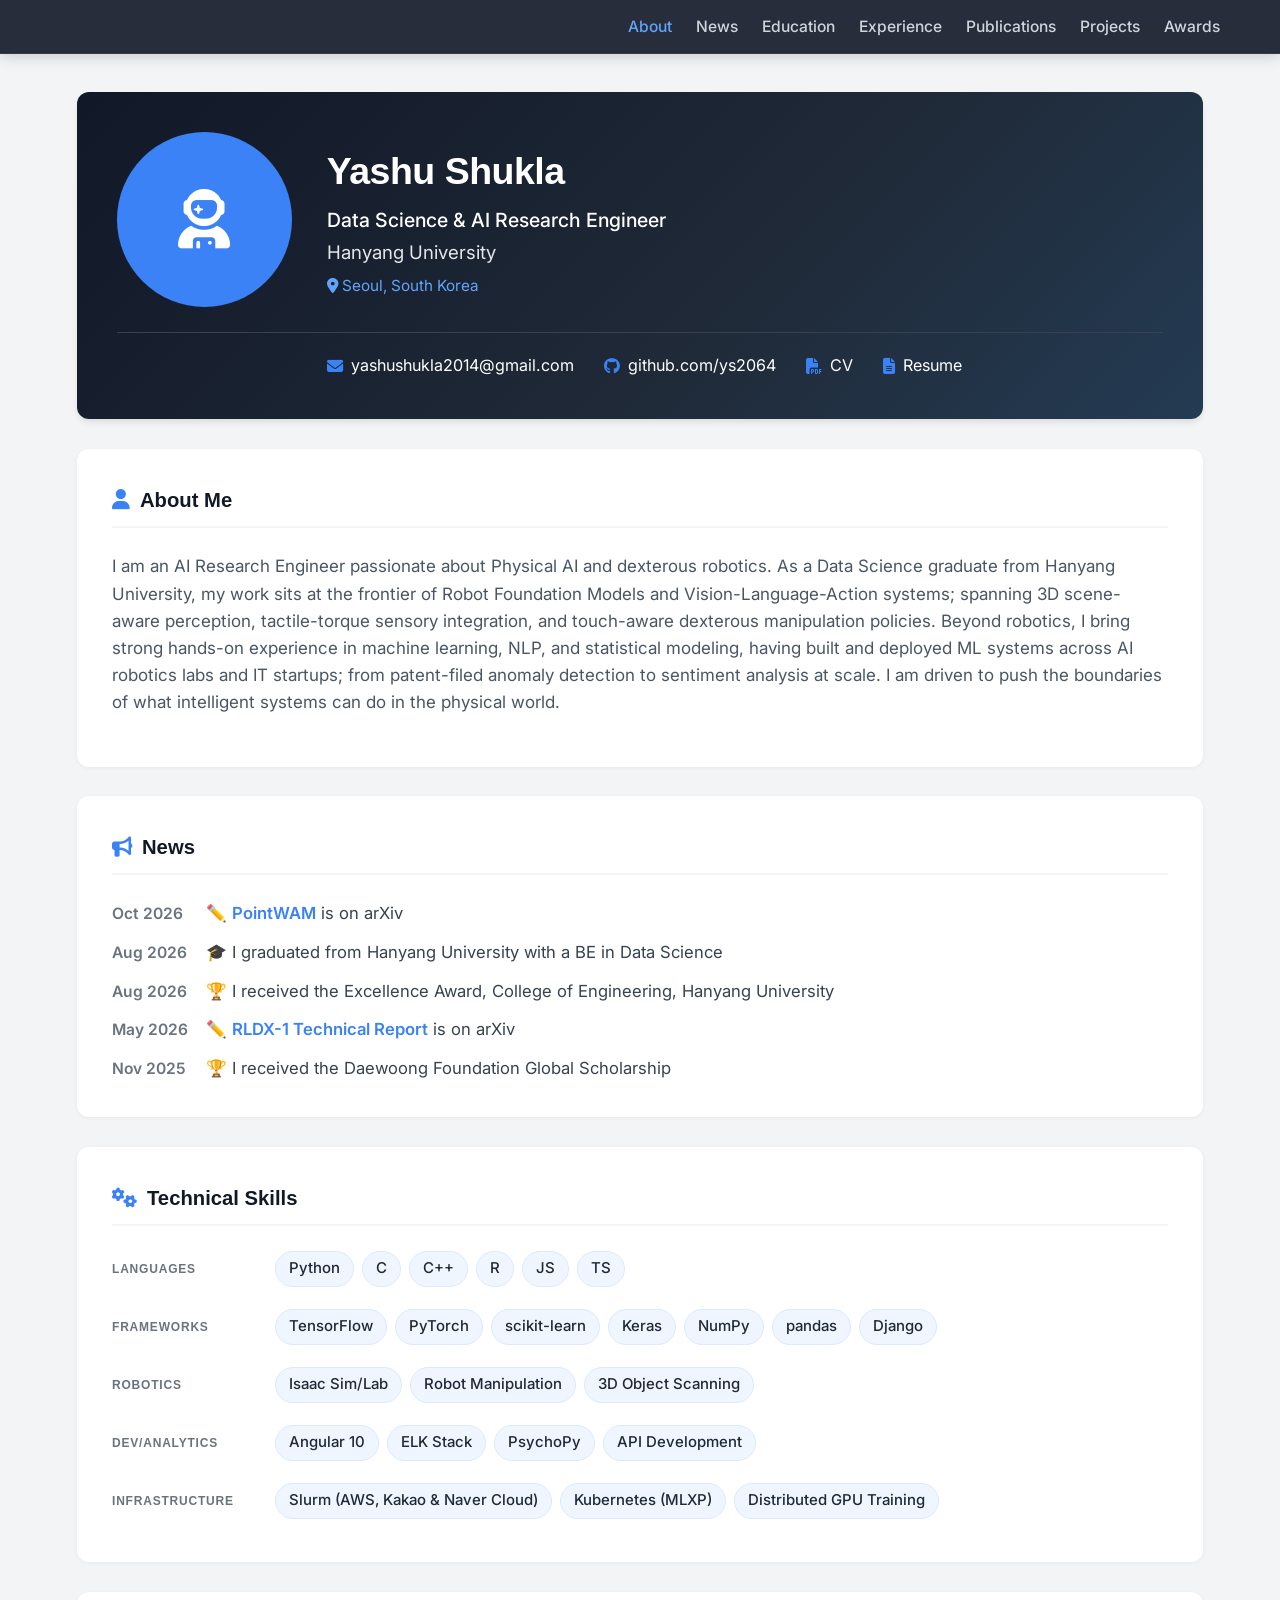
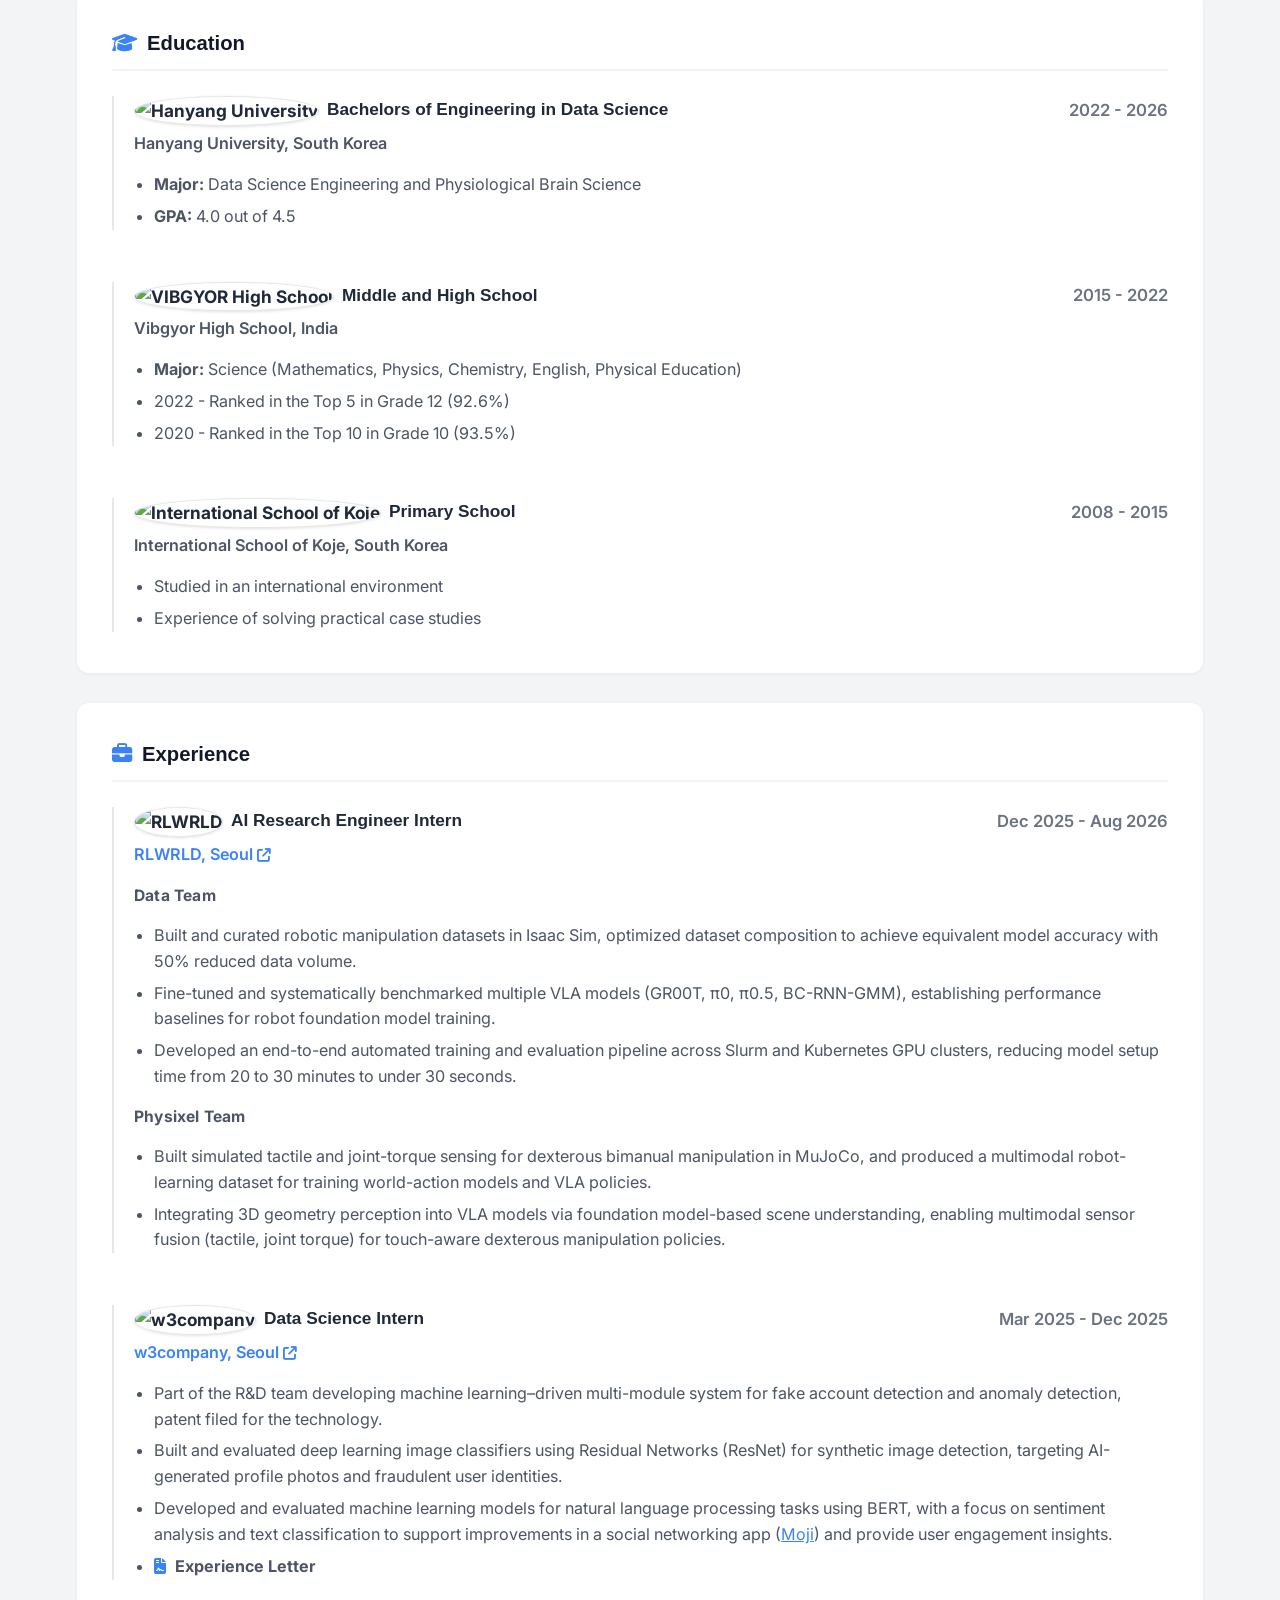
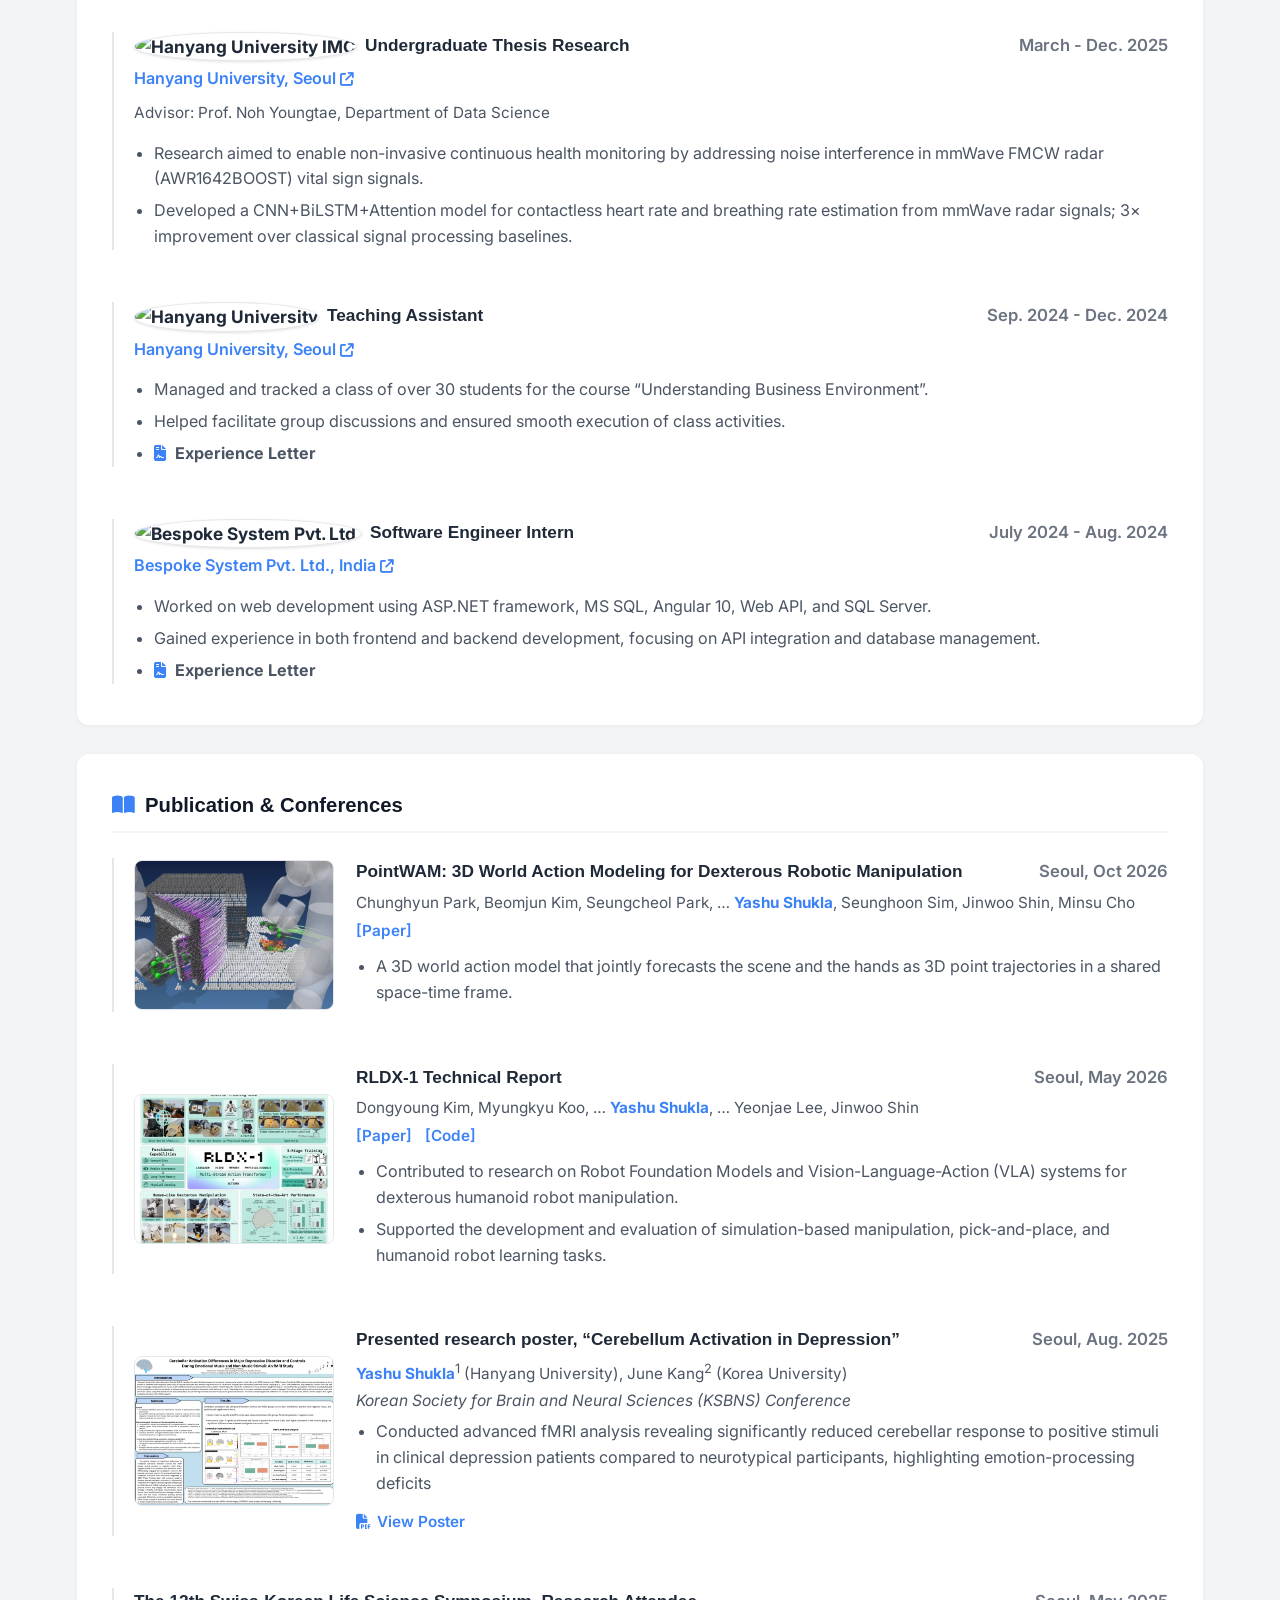
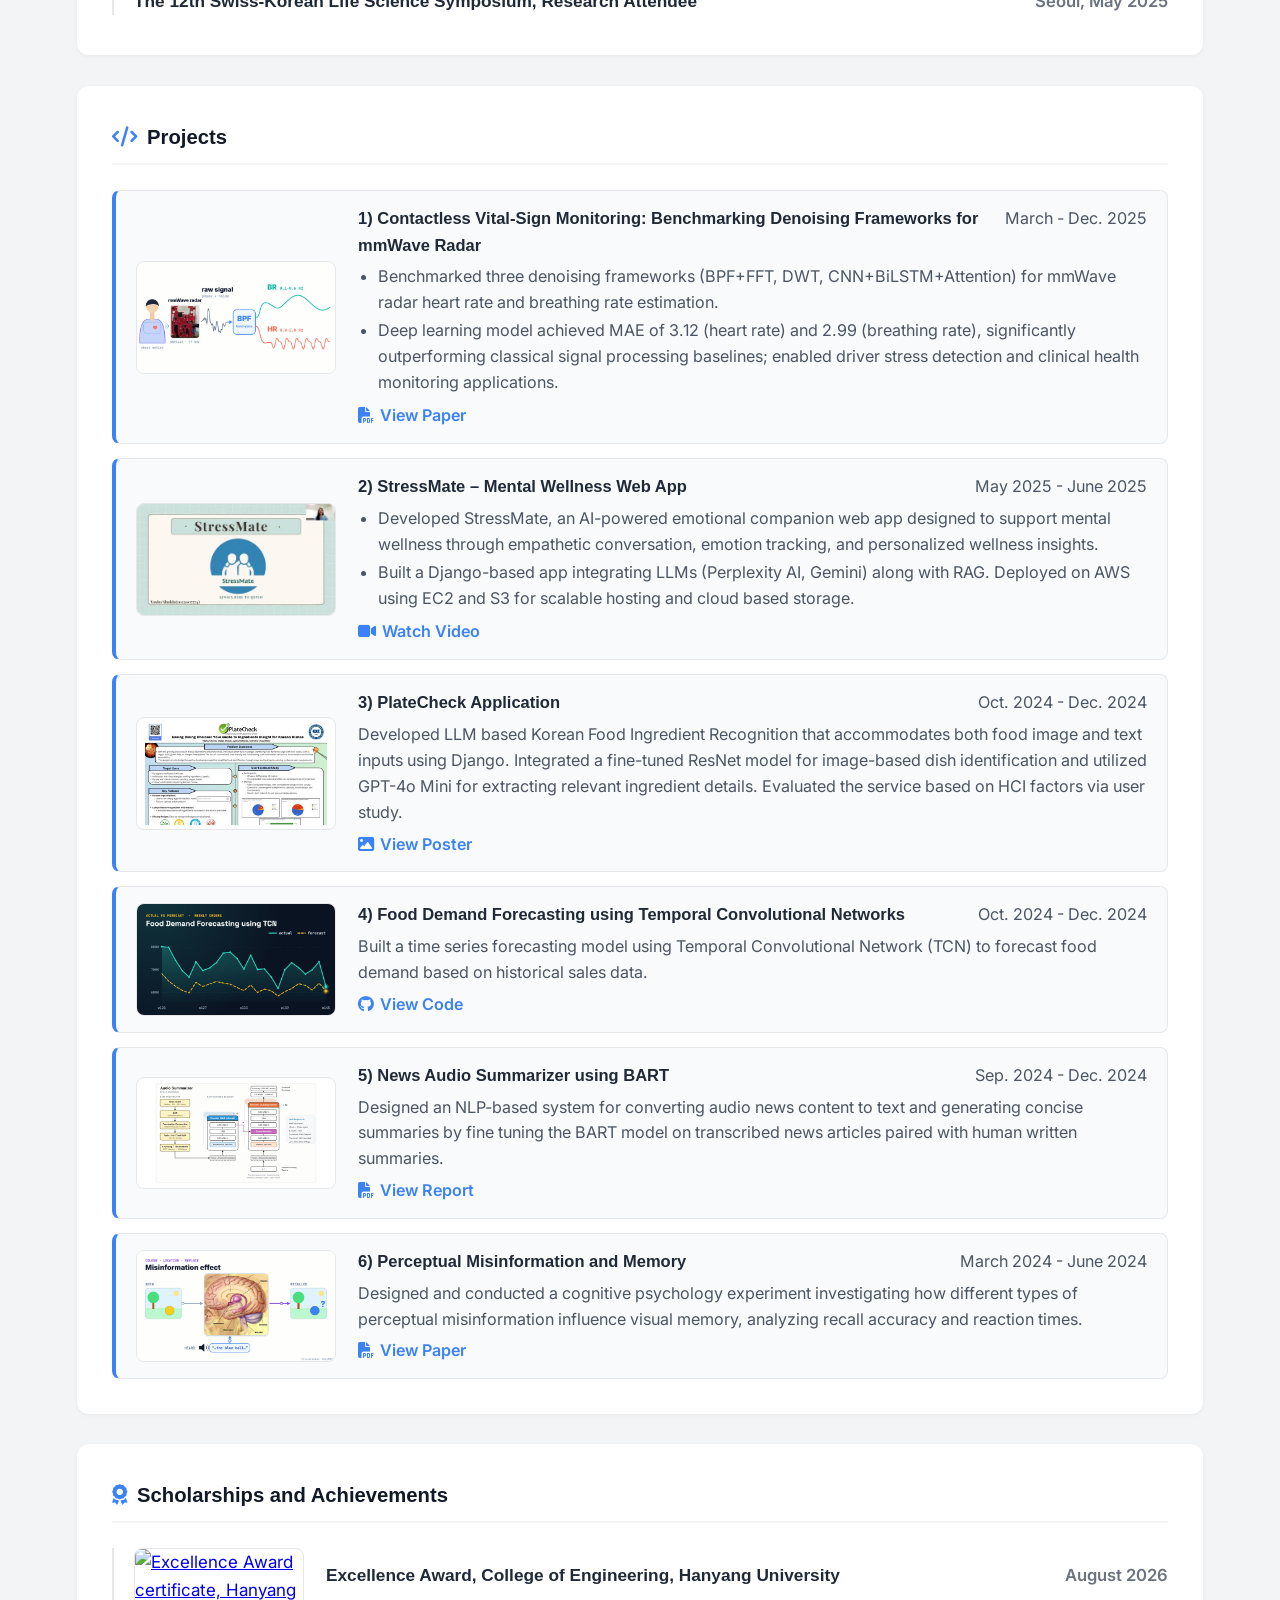
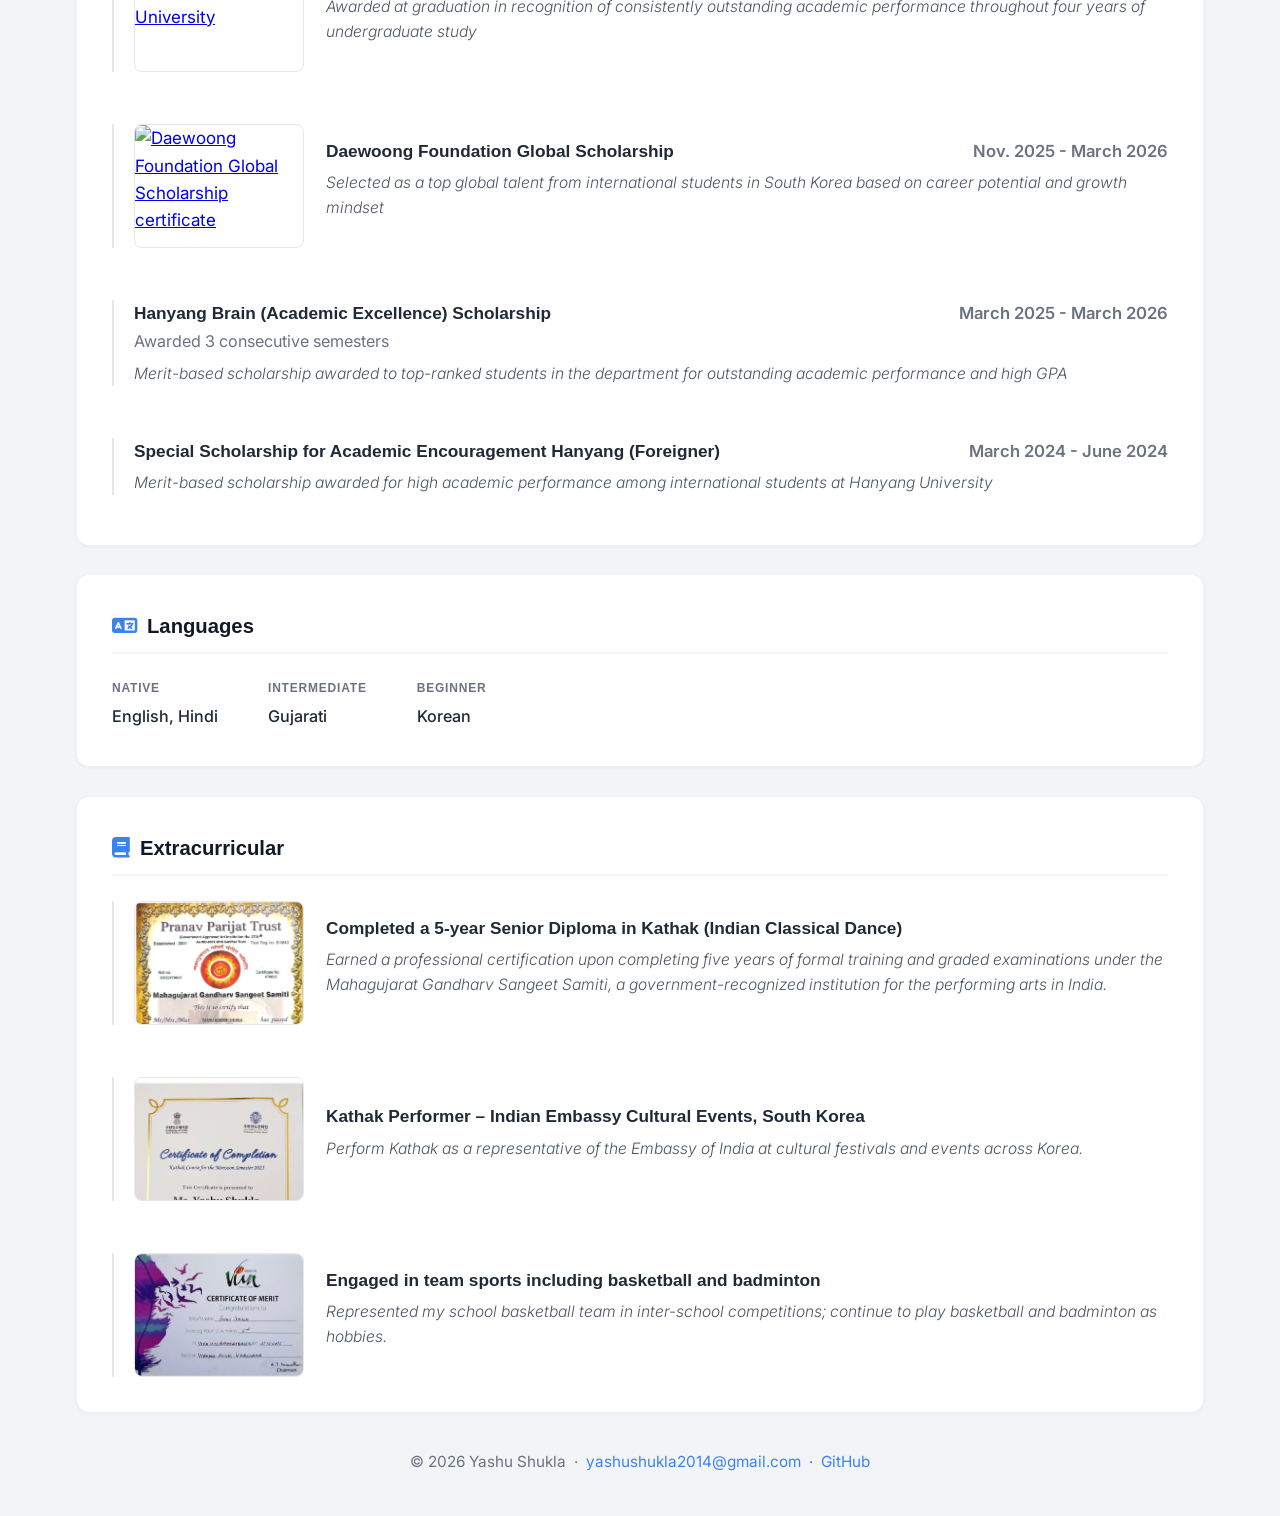
==== commit 6b9af239: "Add fMRI analysis bullet to KSBNS poster entry Co-Authored-By: Claude Opus 5.5 <noreply@anthropic.co" ====
--- a/index.html
+++ b/index.html
@@ -51,7 +51,7 @@
                 <p><i class="fa-solid fa-envelope"></i> <a href="mailto:yashushukla2014@gmail.com">yashushukla2014@gmail.com</a></p>
                 <p><i class="fa-brands fa-github"></i> <a href="https://github.com/ys2064" target="_blank">github.com/ys2064</a></p>
                 <p><i class="fa-solid fa-file-pdf"></i> <a href="CV(Yashu%20Shukla)%20.pdf?v=20261004" target="_blank">CV</a></p>
-                <p><i class="fa-solid fa-file-lines"></i> <a href="Resume(Yashu_Shukla).pdf?v=20260723" target="_blank" download="Resume_Yashu_Shukla.pdf">Resume</a></p>
+                <p><i class="fa-solid fa-file-lines"></i> <a href="Yashu_Shukla_Resume.pdf?v=20261018" target="_blank" download="Yashu_Shukla_Resume.pdf">Resume</a></p>
             </div>
         </header>
 
@@ -299,6 +299,9 @@
                         </div>
                         <p class="pub-authors"><span class="pub-me">Yashu Shukla</span><sup>1</sup> (Hanyang University), June Kang<sup>2</sup> (Korea University)</p>
                         <p class="pub-venue">Korean Society for Brain and Neural Sciences (KSBNS) Conference</p>
+                        <ul>
+                            <li>Conducted advanced fMRI analysis revealing significantly reduced cerebellar response to positive stimuli in clinical depression patients compared to neurotypical participants, highlighting emotion-processing deficits</li>
+                        </ul>
                         <p class="pub-links" style="margin-top: 12px; margin-bottom: 0;"><a href="KSBNS%20Poster%20Presentation.pdf" target="_blank" style="text-decoration: none; color: #3b82f6; font-weight: 600;"><i class="fa-solid fa-file-pdf" style="margin-right: 6px;"></i>View Poster</a></p>
                     </div>
                 </div>
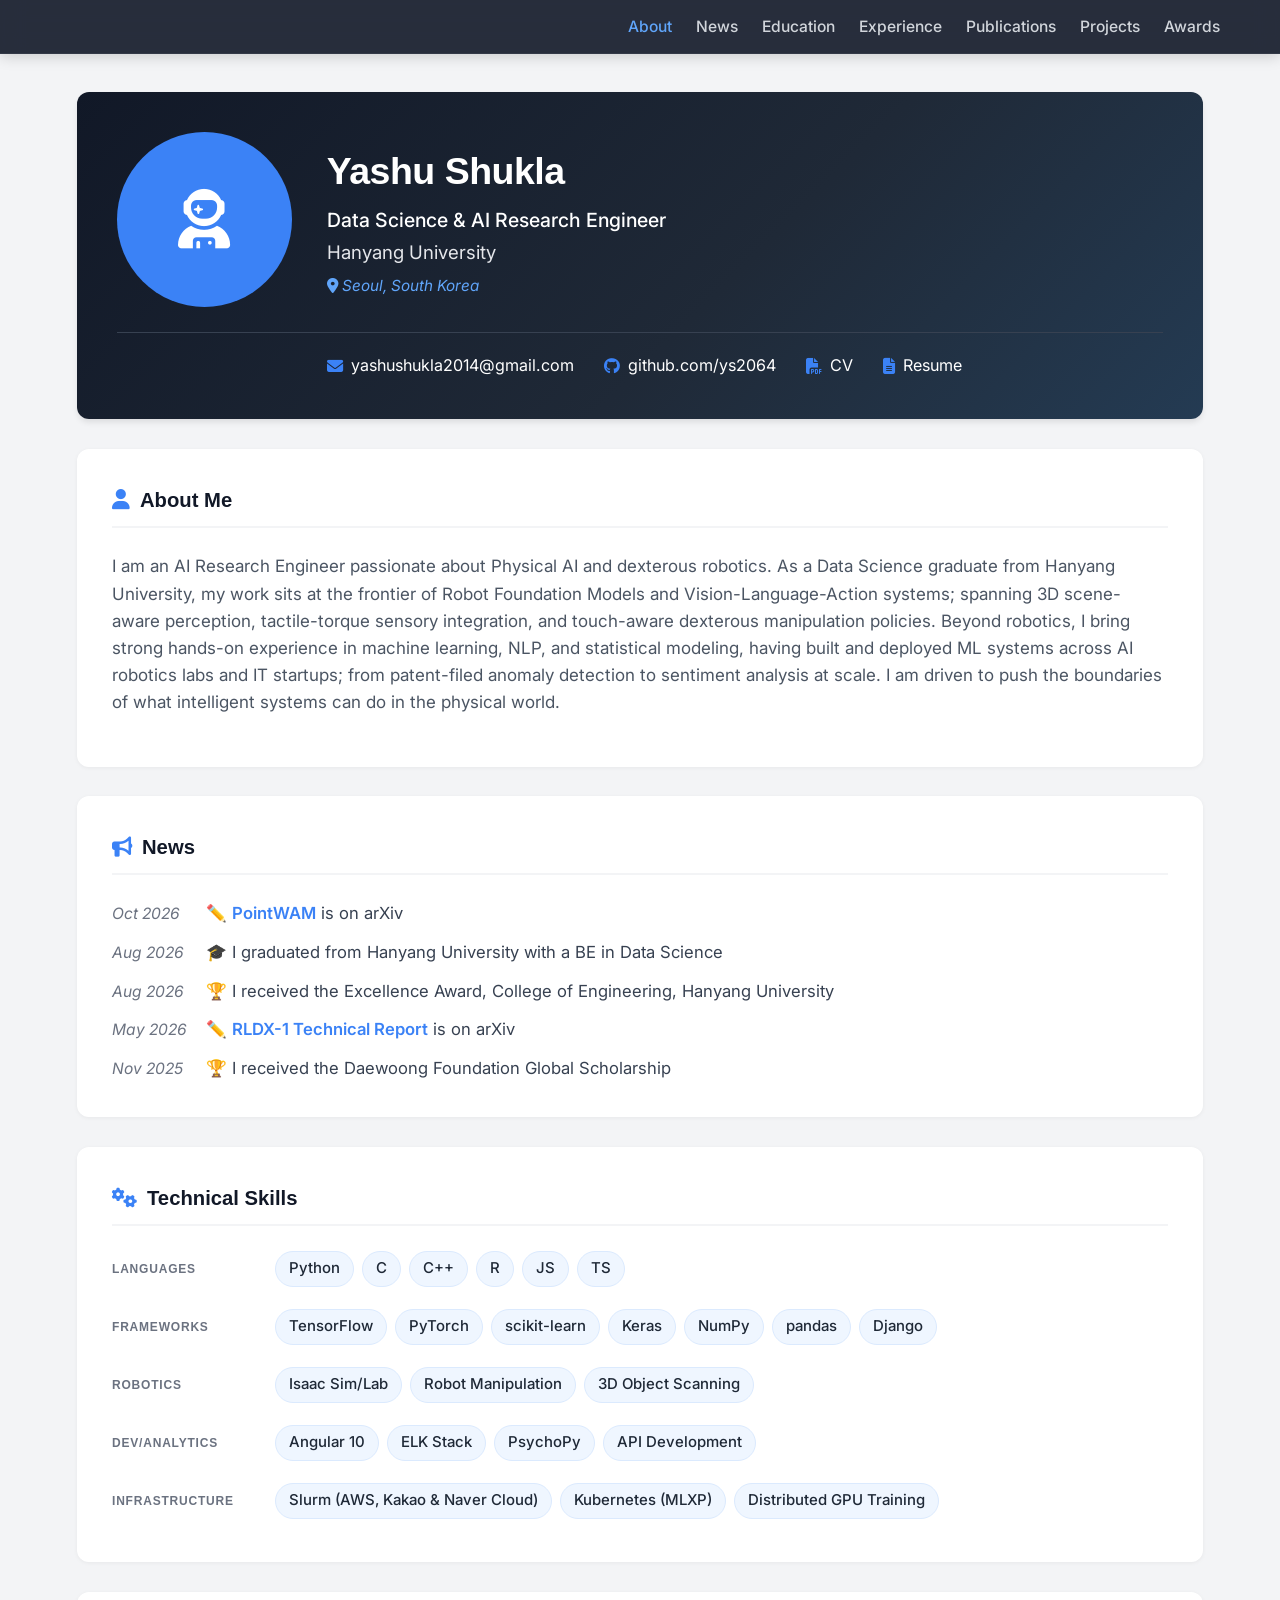
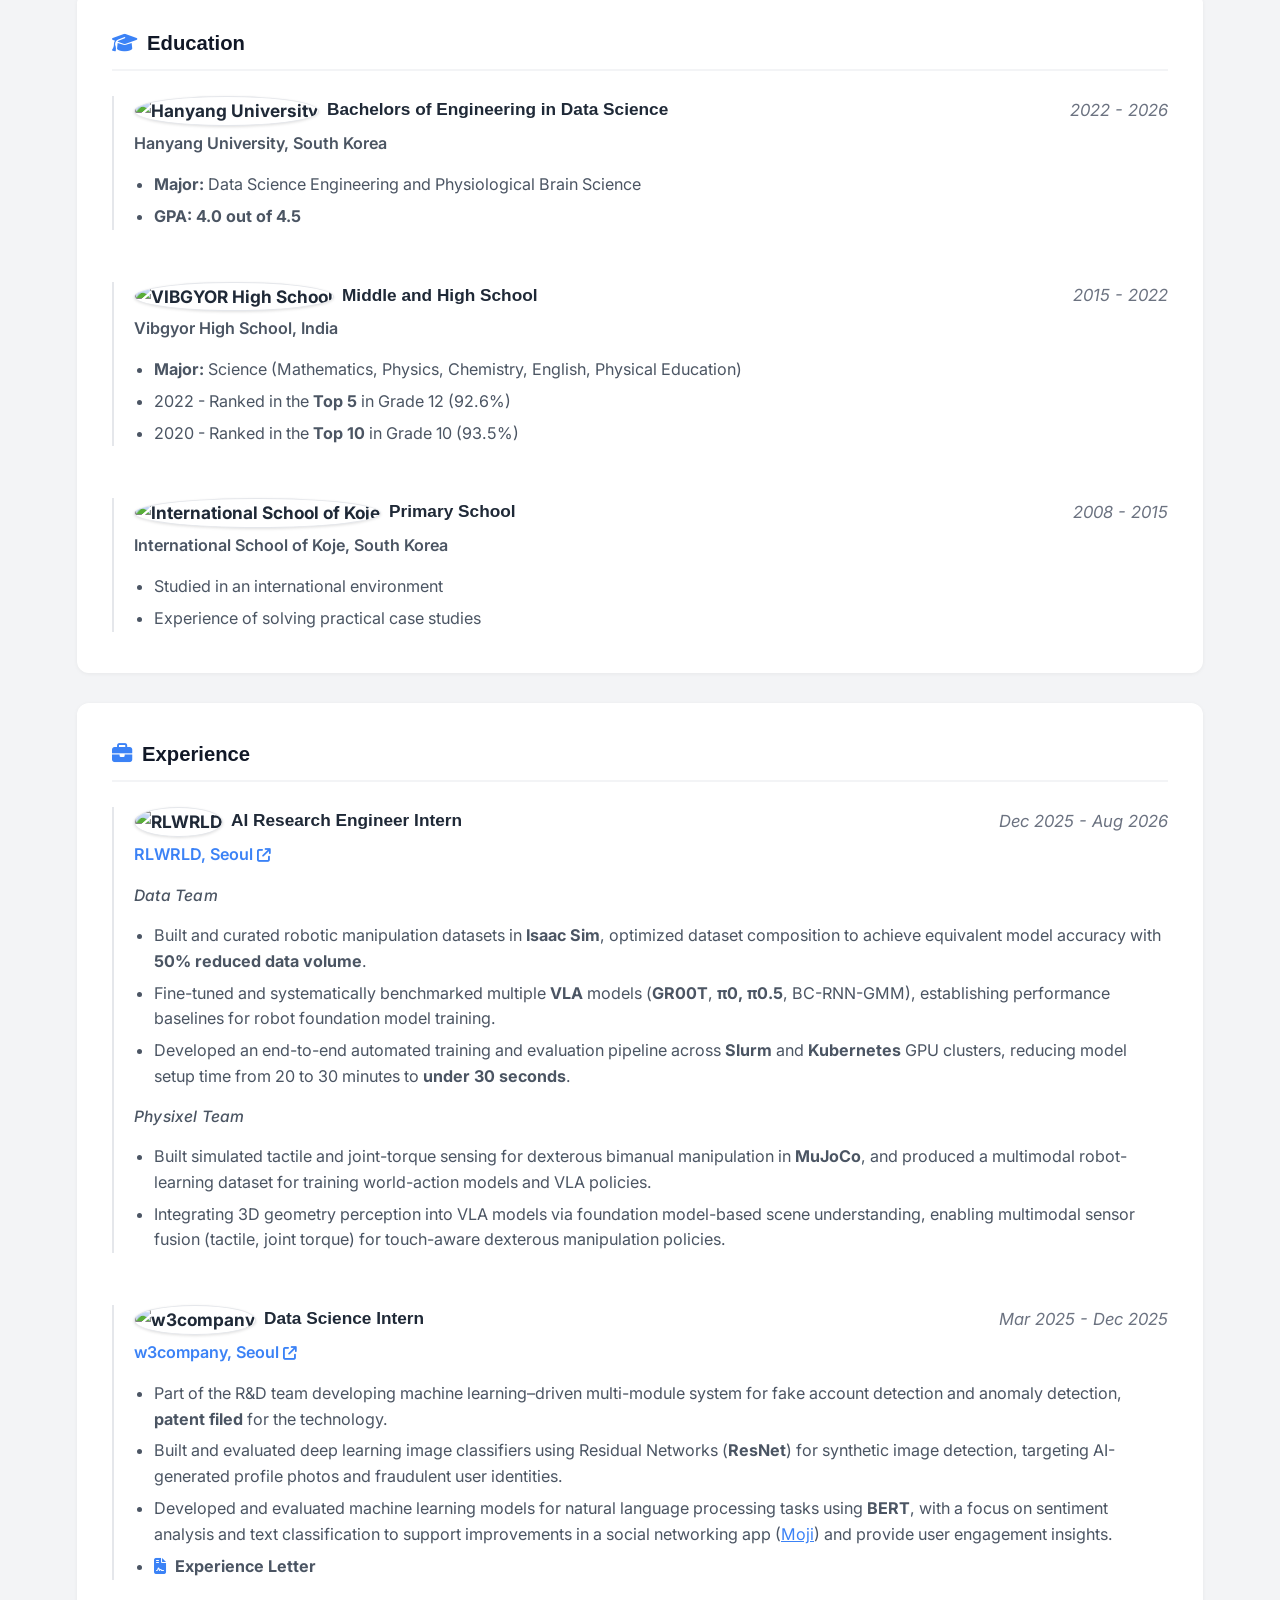
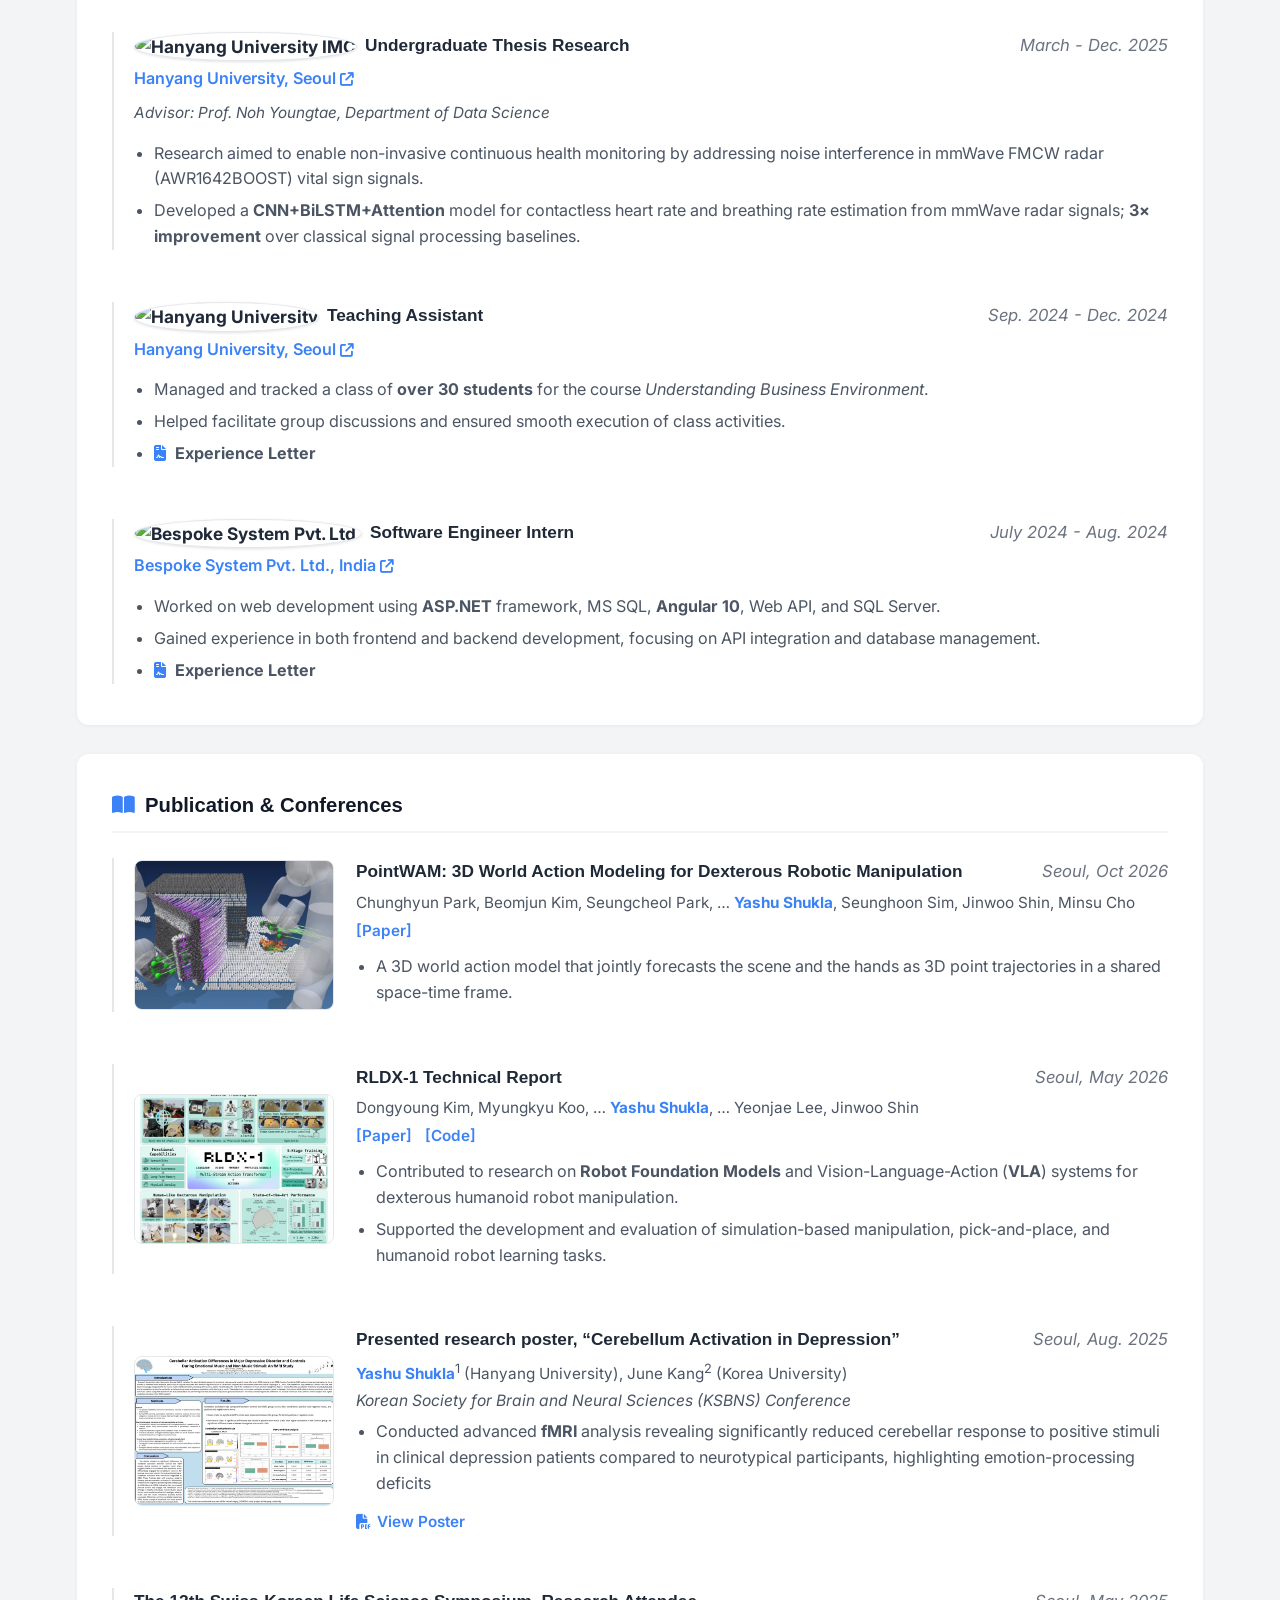
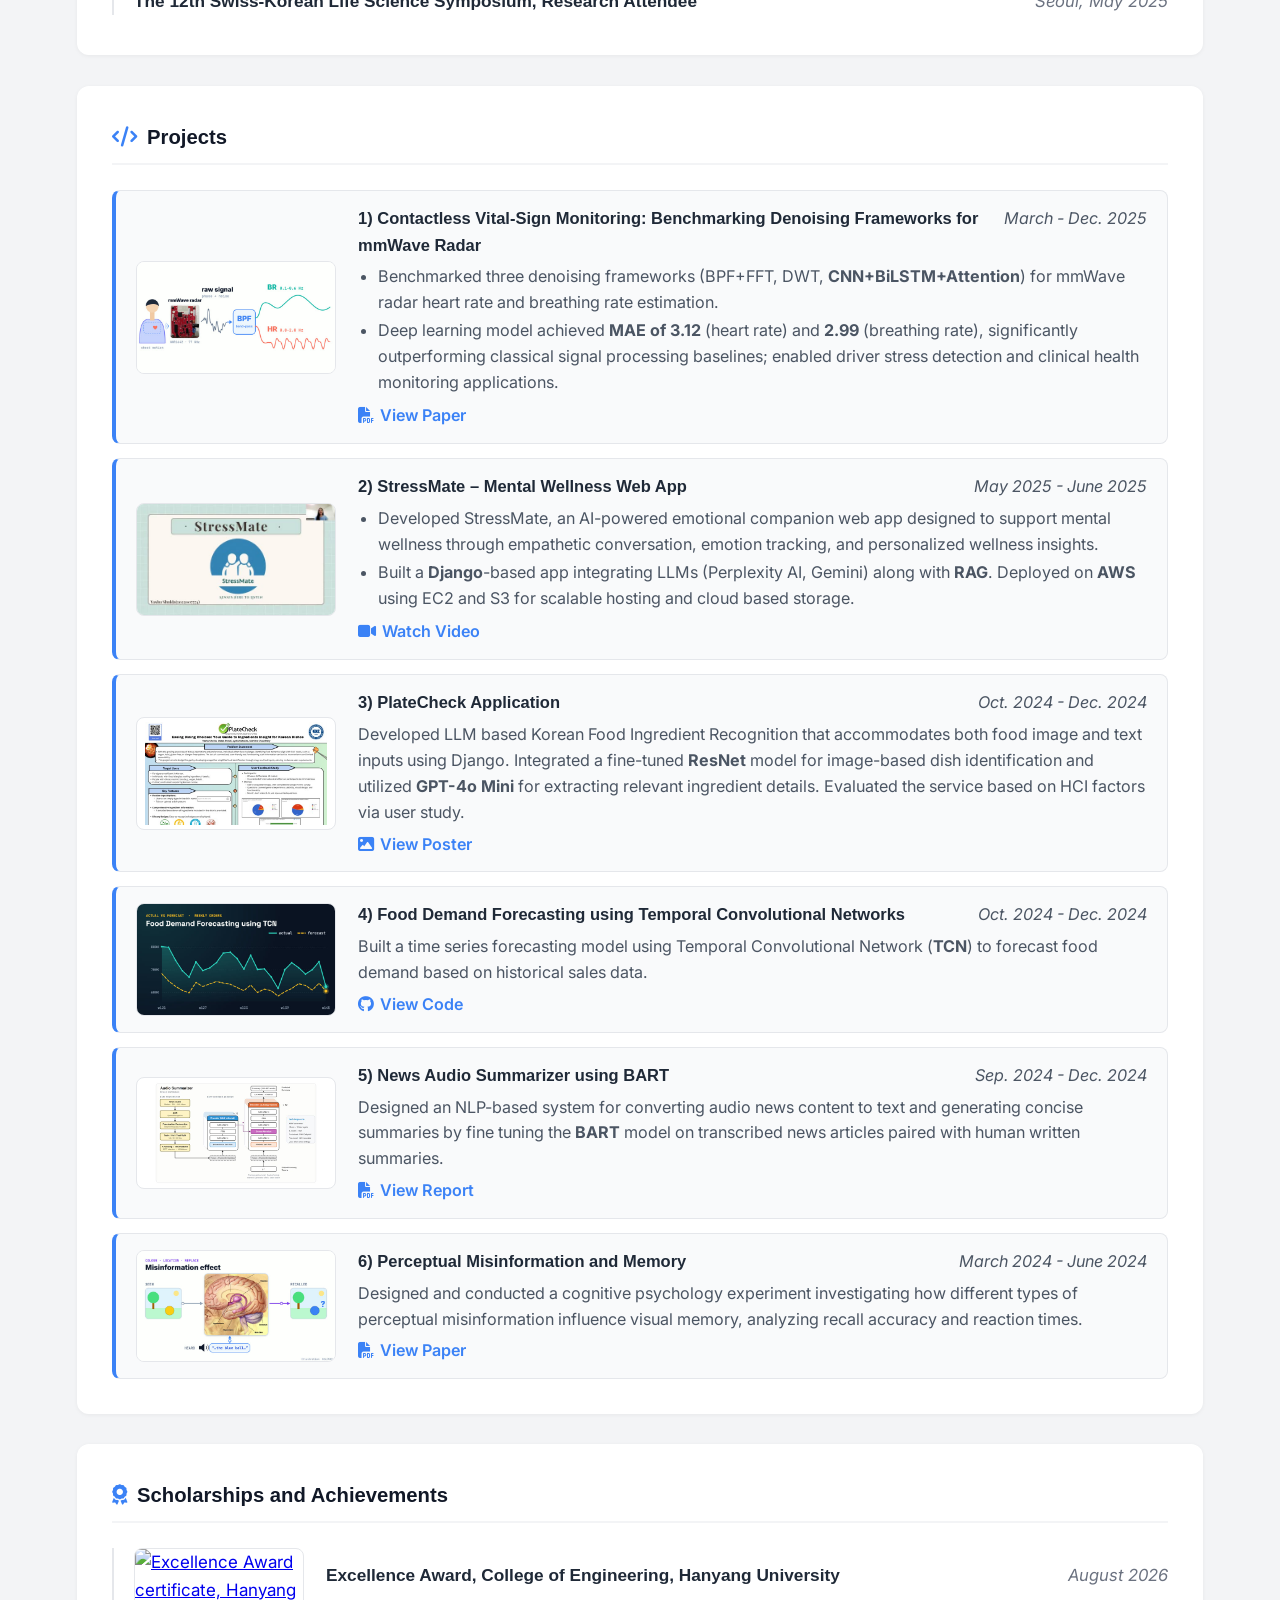
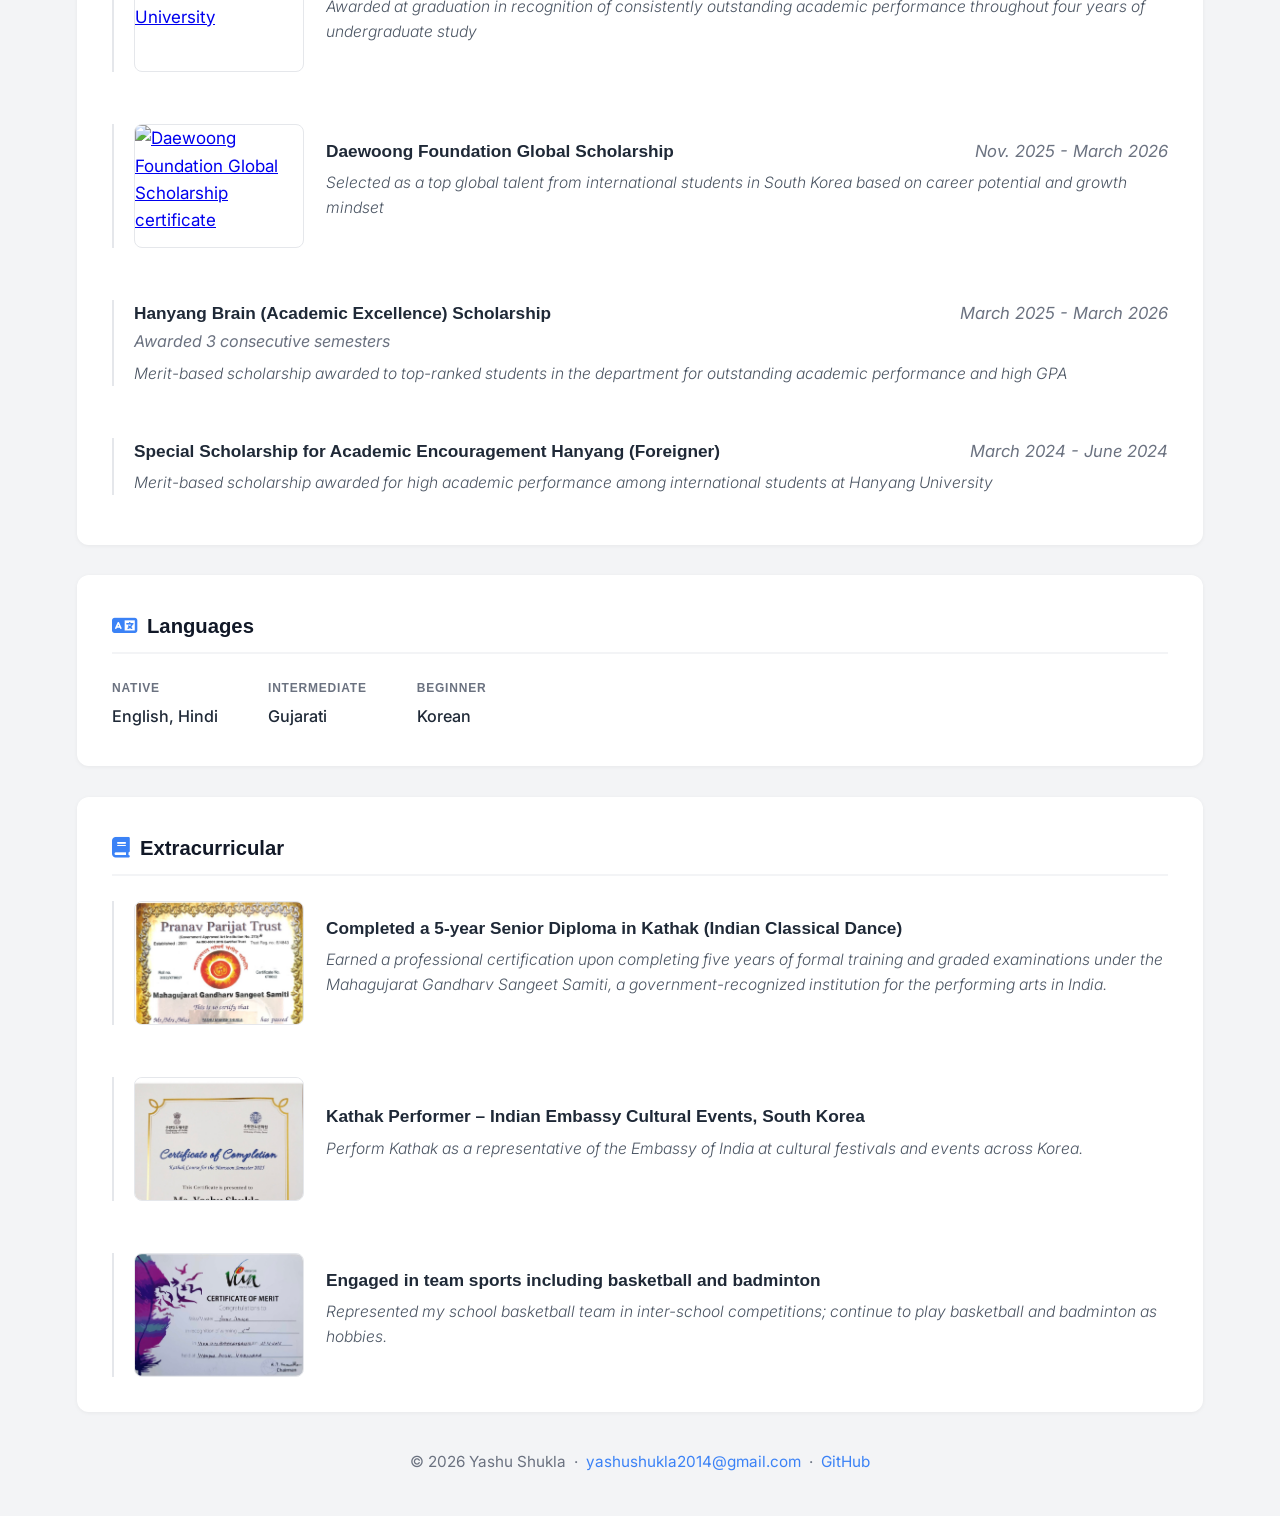
==== commit 2ee6a294: "Apply consistent bold/italic formatting rules across CV Co-Authored-By: Claude Opus 5.5 <noreply@ant" ====
--- a/index.html
+++ b/index.html
@@ -7,7 +7,7 @@
     <link rel="preconnect" href="https://fonts.googleapis.com">
     <link rel="preconnect" href="https://fonts.gstatic.com" crossorigin>
     <link rel="stylesheet" href="https://fonts.googleapis.com/css2?family=Inter:ital,wght@0,300;0,400;0,500;0,600;0,700;0,800;1,300&display=swap">
-    <link rel="stylesheet" href="style.css?v=20261012e">
+    <link rel="stylesheet" href="style.css?v=20261021a">
     <link rel="stylesheet" href="https://cdnjs.cloudflare.com/ajax/libs/font-awesome/6.4.0/css/all.min.css">
 </head>
 <body>
@@ -139,7 +139,7 @@
                     <p class="company">Hanyang University, South Korea</p>
                     <ul>
                         <li><strong>Major:</strong> Data Science Engineering and Physiological Brain Science</li>
-                        <li><strong>GPA:</strong> 4.0 out of 4.5</li>
+                        <li><strong>GPA: 4.0 out of 4.5</strong></li>
                     </ul>
                 </div>
 
@@ -151,8 +151,8 @@
                     <p class="company">Vibgyor High School, India</p>
                     <ul>
                         <li><strong>Major:</strong> Science (Mathematics, Physics, Chemistry, English, Physical Education)</li>
-                        <li>2022 - Ranked in the Top 5 in Grade 12 (92.6%)</li>
-                        <li>2020 - Ranked in the Top 10 in Grade 10 (93.5%)</li>
+                        <li>2022 - Ranked in the <strong>Top 5</strong> in Grade 12 (92.6%)</li>
+                        <li>2020 - Ranked in the <strong>Top 10</strong> in Grade 10 (93.5%)</li>
                     </ul>
                 </div>
 
@@ -181,14 +181,14 @@
 
                     <p class="sub-role">Data Team</p>
                     <ul>
-                        <li>Built and curated robotic manipulation datasets in Isaac Sim, optimized dataset composition to achieve equivalent model accuracy with 50% reduced data volume.</li>
-                        <li>Fine-tuned and systematically benchmarked multiple VLA models (GR00T, π0, π0.5, BC-RNN-GMM), establishing performance baselines for robot foundation model training.</li>
-                        <li>Developed an end-to-end automated training and evaluation pipeline across Slurm and Kubernetes GPU clusters, reducing model setup time from 20 to 30 minutes to under 30 seconds.</li>
+                        <li>Built and curated robotic manipulation datasets in <strong>Isaac Sim</strong>, optimized dataset composition to achieve equivalent model accuracy with <strong>50% reduced data volume</strong>.</li>
+                        <li>Fine-tuned and systematically benchmarked multiple <strong>VLA</strong> models (<strong>GR00T</strong>, <strong>π0, π0.5</strong>, BC-RNN-GMM), establishing performance baselines for robot foundation model training.</li>
+                        <li>Developed an end-to-end automated training and evaluation pipeline across <strong>Slurm</strong> and <strong>Kubernetes</strong> GPU clusters, reducing model setup time from 20 to 30 minutes to <strong>under 30 seconds</strong>.</li>
                     </ul>
 
                     <p class="sub-role">Physixel Team</p>
                     <ul>
-                        <li>Built simulated tactile and joint-torque sensing for dexterous bimanual manipulation in MuJoCo, and produced a multimodal robot-learning dataset for training world-action models and VLA policies.</li>
+                        <li>Built simulated tactile and joint-torque sensing for dexterous bimanual manipulation in <strong>MuJoCo</strong>, and produced a multimodal robot-learning dataset for training world-action models and VLA policies.</li>
                         <li>Integrating 3D geometry perception into VLA models via foundation model-based scene understanding, enabling multimodal sensor fusion (tactile, joint torque) for touch-aware dexterous manipulation policies.</li>
                     </ul>
                 </div>
@@ -200,9 +200,9 @@
                     </div>
                     <p class="company"><a href="https://w3company.team/" target="_blank">w3company, Seoul <i class="fa-solid fa-arrow-up-right-from-square" style="font-size: 0.8rem;"></i></a></p>
                     <ul>
-                        <li>Part of the R&D team developing machine learning–driven multi-module system for fake account detection and anomaly detection, patent filed for the technology.</li>
-                        <li>Built and evaluated deep learning image classifiers using Residual Networks (ResNet) for synthetic image detection, targeting AI-generated profile photos and fraudulent user identities.</li>
-                        <li>Developed and evaluated machine learning models for natural language processing tasks using BERT, with a focus on sentiment analysis and text classification to support improvements in a social networking app (<a href="https://moji.cool/en" target="_blank" style="color: #3b82f6; text-decoration: underline;">Moji</a>) and provide user engagement insights.</li>
+                        <li>Part of the R&D team developing machine learning–driven multi-module system for fake account detection and anomaly detection, <strong>patent filed</strong> for the technology.</li>
+                        <li>Built and evaluated deep learning image classifiers using Residual Networks (<strong>ResNet</strong>) for synthetic image detection, targeting AI-generated profile photos and fraudulent user identities.</li>
+                        <li>Developed and evaluated machine learning models for natural language processing tasks using <strong>BERT</strong>, with a focus on sentiment analysis and text classification to support improvements in a social networking app (<a href="https://moji.cool/en" target="_blank" style="color: #3b82f6; text-decoration: underline;">Moji</a>) and provide user engagement insights.</li>
                         <li><a href="Data_Science_intern_experience_letter.pdf" target="_blank" style="text-decoration: none; color: #4b5563;"><i class="fa-solid fa-file-contract" style="color: #3b82f6; margin-right: 5px;"></i> <strong>Experience Letter</strong></a></li>
                     </ul>
                 </div>
@@ -216,7 +216,7 @@
                     <p class="advisor">Advisor: Prof. Noh Youngtae, Department of Data Science</p>
                     <ul>
                         <li>Research aimed to enable non-invasive continuous health monitoring by addressing noise interference in mmWave FMCW radar (AWR1642BOOST) vital sign signals.</li>
-                        <li>Developed a CNN+BiLSTM+Attention model for contactless heart rate and breathing rate estimation from mmWave radar signals; 3× improvement over classical signal processing baselines.</li>
+                        <li>Developed a <strong>CNN+BiLSTM+Attention</strong> model for contactless heart rate and breathing rate estimation from mmWave radar signals; <strong>3× improvement</strong> over classical signal processing baselines.</li>
                     </ul>
                 </div>
 
@@ -227,7 +227,7 @@
                     </div>
                     <p class="company"><a href="https://cis.hanyang.ac.kr/%EA%B5%AD%EC%A0%9C%ED%95%99%EB%B6%80-school-of-international-studies" target="_blank">Hanyang University, Seoul <i class="fa-solid fa-arrow-up-right-from-square" style="font-size: 0.8rem;"></i></a></p>
                     <ul>
-                        <li>Managed and tracked a class of over 30 students for the course “Understanding Business Environment”.</li>
+                        <li>Managed and tracked a class of <strong>over 30 students</strong> for the course <em>Understanding Business Environment</em>.</li>
                         <li>Helped facilitate group discussions and ensured smooth execution of class activities.</li>
                         <li><a href="TA_experience_letter.pdf" target="_blank" style="text-decoration: none; color: #4b5563;"><i class="fa-solid fa-file-contract" style="color: #3b82f6; margin-right: 5px;"></i> <strong>Experience Letter</strong></a></li>
                     </ul>
@@ -240,7 +240,7 @@
                     </div>
                     <p class="company"><a href="https://bespokesystems.co.in/" target="_blank">Bespoke System Pvt. Ltd., India <i class="fa-solid fa-arrow-up-right-from-square" style="font-size: 0.8rem;"></i></a></p>
                     <ul>
-                        <li>Worked on web development using ASP.NET framework, MS SQL, Angular 10, Web API, and SQL Server.</li>
+                        <li>Worked on web development using <strong>ASP.NET</strong> framework, MS SQL, <strong>Angular 10</strong>, Web API, and SQL Server.</li>
                         <li>Gained experience in both frontend and backend development, focusing on API integration and database management.</li>
                         <li><a href="Software_engineer_intern_experience_letter.pdf" target="_blank" style="text-decoration: none; color: #4b5563;"><i class="fa-solid fa-file-contract" style="color: #3b82f6; margin-right: 5px;"></i> <strong>Experience Letter</strong></a></li>
                     </ul>
@@ -283,7 +283,7 @@
                             <a href="https://github.com/RLWRLD/RLDX-1" target="_blank">[Code]</a>
                         </p>
                         <ul>
-                            <li>Contributed to research on Robot Foundation Models and Vision-Language-Action (VLA) systems for dexterous humanoid robot manipulation.</li>
+                            <li>Contributed to research on <strong>Robot Foundation Models</strong> and Vision-Language-Action (<strong>VLA</strong>) systems for dexterous humanoid robot manipulation.</li>
                             <li>Supported the development and evaluation of simulation-based manipulation, pick-and-place, and humanoid robot learning tasks.</li>
                         </ul>
                     </div>
@@ -300,7 +300,7 @@
                         <p class="pub-authors"><span class="pub-me">Yashu Shukla</span><sup>1</sup> (Hanyang University), June Kang<sup>2</sup> (Korea University)</p>
                         <p class="pub-venue">Korean Society for Brain and Neural Sciences (KSBNS) Conference</p>
                         <ul>
-                            <li>Conducted advanced fMRI analysis revealing significantly reduced cerebellar response to positive stimuli in clinical depression patients compared to neurotypical participants, highlighting emotion-processing deficits</li>
+                            <li>Conducted advanced <strong>fMRI</strong> analysis revealing significantly reduced cerebellar response to positive stimuli in clinical depression patients compared to neurotypical participants, highlighting emotion-processing deficits</li>
                         </ul>
                         <p class="pub-links" style="margin-top: 12px; margin-bottom: 0;"><a href="KSBNS%20Poster%20Presentation.pdf" target="_blank" style="text-decoration: none; color: #3b82f6; font-weight: 600;"><i class="fa-solid fa-file-pdf" style="margin-right: 6px;"></i>View Poster</a></p>
                     </div>
@@ -316,11 +316,11 @@
             <section class="card" id="projects">
                 <h2><i class="fa-solid fa-code"></i> Projects</h2>
                 <div class="project-grid">
-                    <div class="project-card has-thumb"><a class="project-thumb video" href="contactless_vitalsign_monitoring/" target="_blank" aria-label="Contactless vital-sign monitoring project page"><video src="vitalsign_filter.mp4?v=4" poster="vitalsign_filter_poster.jpg?v=4" autoplay muted loop playsinline preload="metadata"></video></a><div class="project-body"><h4>1) Contactless Vital-Sign Monitoring: Benchmarking Denoising Frameworks for mmWave Radar</h4><p class="project-date">March - Dec. 2025</p><ul style="margin: 0; padding-left: 20px;"><li>Benchmarked three denoising frameworks (BPF+FFT, DWT, CNN+BiLSTM+Attention) for mmWave radar heart rate and breathing rate estimation.</li><li>Deep learning model achieved MAE of 3.12 (heart rate) and 2.99 (breathing rate), significantly outperforming classical signal processing baselines; enabled driver stress detection and clinical health monitoring applications.</li></ul><p style="margin-top: 12px; margin-bottom: 0;"><a href="Research_paper.pdf" target="_blank" style="text-decoration: none; color: #3b82f6; font-weight: 600;"><i class="fa-solid fa-file-pdf" style="margin-right: 6px;"></i>View Paper</a></p></div></div>
-                    <div class="project-card has-thumb"><a class="project-thumb video" href="StressMate%20_%20Deep%20Learning%20Project.mp4" target="_blank" aria-label="StressMate presentation video"><video src="stressmate_preview.mp4" poster="stressmate_thumb.jpg" autoplay muted loop playsinline preload="metadata"></video></a><div class="project-body"><h4>2) StressMate – Mental Wellness Web App</h4><p class="project-date">May 2025 - June 2025</p><ul style="margin: 0; padding-left: 20px;"><li>Developed StressMate, an AI-powered emotional companion web app designed to support mental wellness through empathetic conversation, emotion tracking, and personalized wellness insights.</li><li>Built a Django-based app integrating LLMs (Perplexity AI, Gemini) along with RAG. Deployed on AWS using EC2 and S3 for scalable hosting and cloud based storage.</li></ul><p style="margin-top: 12px; margin-bottom: 0;"><a href="StressMate%20_%20Deep%20Learning%20Project.mp4" target="_blank" style="text-decoration: none; color: #3b82f6; font-weight: 600;"><i class="fa-solid fa-video" style="margin-right: 6px;"></i>Watch Video</a></p></div></div>
-                    <div class="project-card has-thumb"><a class="project-thumb figure" href="PlateCheck%20final%20poster.png" target="_blank" aria-label="PlateCheck poster"><img src="platecheck_poster_wide_thumb.jpg" alt="PlateCheck poster: Easing Dining Choices, ingredient insight for Korean dishes" loading="lazy"></a><div class="project-body"><h4>3) PlateCheck Application</h4><p class="project-date">Oct. 2024 - Dec. 2024</p><p>Developed LLM based Korean Food Ingredient Recognition that accommodates both food image and text inputs using Django. Integrated a fine-tuned ResNet model for image-based dish identification and utilized GPT-4o Mini for extracting relevant ingredient details. Evaluated the service based on HCI factors via user study.</p><p style="margin-top: 12px; margin-bottom: 0;"><a href="PlateCheck%20final%20poster.png" target="_blank" style="text-decoration: none; color: #3b82f6; font-weight: 600;"><i class="fa-solid fa-image" style="margin-right: 6px;"></i>View Poster</a></p></div></div>
-                    <div class="project-card has-thumb"><a class="project-thumb video" href="https://github.com/ys2064/Timeseries_Food-Demand-Forecasting" target="_blank" aria-label="Food demand forecasting code (GitHub)"><video src="food_forecast_anim.mp4?v=2" poster="food_forecast_anim_poster.jpg?v=2" autoplay muted loop playsinline preload="metadata"></video></a><div class="project-body"><h4>4) Food Demand Forecasting using Temporal Convolutional Networks</h4><p class="project-date">Oct. 2024 - Dec. 2024</p><p>Built a time series forecasting model using Temporal Convolutional Network (TCN) to forecast food demand based on historical sales data.</p><p style="margin-top: 12px; margin-bottom: 0;"><a href="https://github.com/ys2064/Timeseries_Food-Demand-Forecasting" target="_blank" style="text-decoration: none; color: #3b82f6; font-weight: 600;"><i class="fa-brands fa-github" style="margin-right: 6px;"></i>View Code</a></p></div></div>
-                    <div class="project-card has-thumb"><a class="project-thumb figure" href="Audio%20Summarizer%20Final%20Report.pdf" target="_blank" aria-label="Audio summarizer report (PDF)"><img src="audio_summarizer_architecture_thumb.jpg" alt="Audio Summarizer system architecture: data preparation and BART encoder-decoder" loading="lazy"></a><div class="project-body"><h4>5) News Audio Summarizer using BART</h4><p class="project-date">Sep. 2024 - Dec. 2024</p><p>Designed an NLP-based system for converting audio news content to text and generating concise summaries by fine tuning the BART model on transcribed news articles paired with human written summaries.</p><p style="margin-top: 12px; margin-bottom: 0;"><a href="Audio%20Summarizer%20Final%20Report.pdf" target="_blank" style="text-decoration: none; color: #3b82f6; font-weight: 600;"><i class="fa-solid fa-file-pdf" style="margin-right: 6px;"></i>View Report</a></p></div></div>
+                    <div class="project-card has-thumb"><a class="project-thumb video" href="contactless_vitalsign_monitoring/" target="_blank" aria-label="Contactless vital-sign monitoring project page"><video src="vitalsign_filter.mp4?v=4" poster="vitalsign_filter_poster.jpg?v=4" autoplay muted loop playsinline preload="metadata"></video></a><div class="project-body"><h4>1) Contactless Vital-Sign Monitoring: Benchmarking Denoising Frameworks for mmWave Radar</h4><p class="project-date">March - Dec. 2025</p><ul style="margin: 0; padding-left: 20px;"><li>Benchmarked three denoising frameworks (BPF+FFT, DWT, <strong>CNN+BiLSTM+Attention</strong>) for mmWave radar heart rate and breathing rate estimation.</li><li>Deep learning model achieved <strong>MAE of 3.12</strong> (heart rate) and <strong>2.99</strong> (breathing rate), significantly outperforming classical signal processing baselines; enabled driver stress detection and clinical health monitoring applications.</li></ul><p style="margin-top: 12px; margin-bottom: 0;"><a href="Research_paper.pdf" target="_blank" style="text-decoration: none; color: #3b82f6; font-weight: 600;"><i class="fa-solid fa-file-pdf" style="margin-right: 6px;"></i>View Paper</a></p></div></div>
+                    <div class="project-card has-thumb"><a class="project-thumb video" href="StressMate%20_%20Deep%20Learning%20Project.mp4" target="_blank" aria-label="StressMate presentation video"><video src="stressmate_preview.mp4" poster="stressmate_thumb.jpg" autoplay muted loop playsinline preload="metadata"></video></a><div class="project-body"><h4>2) StressMate – Mental Wellness Web App</h4><p class="project-date">May 2025 - June 2025</p><ul style="margin: 0; padding-left: 20px;"><li>Developed StressMate, an AI-powered emotional companion web app designed to support mental wellness through empathetic conversation, emotion tracking, and personalized wellness insights.</li><li>Built a <strong>Django</strong>-based app integrating LLMs (Perplexity AI, Gemini) along with <strong>RAG</strong>. Deployed on <strong>AWS</strong> using EC2 and S3 for scalable hosting and cloud based storage.</li></ul><p style="margin-top: 12px; margin-bottom: 0;"><a href="StressMate%20_%20Deep%20Learning%20Project.mp4" target="_blank" style="text-decoration: none; color: #3b82f6; font-weight: 600;"><i class="fa-solid fa-video" style="margin-right: 6px;"></i>Watch Video</a></p></div></div>
+                    <div class="project-card has-thumb"><a class="project-thumb figure" href="PlateCheck%20final%20poster.png" target="_blank" aria-label="PlateCheck poster"><img src="platecheck_poster_wide_thumb.jpg" alt="PlateCheck poster: Easing Dining Choices, ingredient insight for Korean dishes" loading="lazy"></a><div class="project-body"><h4>3) PlateCheck Application</h4><p class="project-date">Oct. 2024 - Dec. 2024</p><p>Developed LLM based Korean Food Ingredient Recognition that accommodates both food image and text inputs using Django. Integrated a fine-tuned <strong>ResNet</strong> model for image-based dish identification and utilized <strong>GPT-4o Mini</strong> for extracting relevant ingredient details. Evaluated the service based on HCI factors via user study.</p><p style="margin-top: 12px; margin-bottom: 0;"><a href="PlateCheck%20final%20poster.png" target="_blank" style="text-decoration: none; color: #3b82f6; font-weight: 600;"><i class="fa-solid fa-image" style="margin-right: 6px;"></i>View Poster</a></p></div></div>
+                    <div class="project-card has-thumb"><a class="project-thumb video" href="https://github.com/ys2064/Timeseries_Food-Demand-Forecasting" target="_blank" aria-label="Food demand forecasting code (GitHub)"><video src="food_forecast_anim.mp4?v=2" poster="food_forecast_anim_poster.jpg?v=2" autoplay muted loop playsinline preload="metadata"></video></a><div class="project-body"><h4>4) Food Demand Forecasting using Temporal Convolutional Networks</h4><p class="project-date">Oct. 2024 - Dec. 2024</p><p>Built a time series forecasting model using Temporal Convolutional Network (<strong>TCN</strong>) to forecast food demand based on historical sales data.</p><p style="margin-top: 12px; margin-bottom: 0;"><a href="https://github.com/ys2064/Timeseries_Food-Demand-Forecasting" target="_blank" style="text-decoration: none; color: #3b82f6; font-weight: 600;"><i class="fa-brands fa-github" style="margin-right: 6px;"></i>View Code</a></p></div></div>
+                    <div class="project-card has-thumb"><a class="project-thumb figure" href="Audio%20Summarizer%20Final%20Report.pdf" target="_blank" aria-label="Audio summarizer report (PDF)"><img src="audio_summarizer_architecture_thumb.jpg" alt="Audio Summarizer system architecture: data preparation and BART encoder-decoder" loading="lazy"></a><div class="project-body"><h4>5) News Audio Summarizer using BART</h4><p class="project-date">Sep. 2024 - Dec. 2024</p><p>Designed an NLP-based system for converting audio news content to text and generating concise summaries by fine tuning the <strong>BART</strong> model on transcribed news articles paired with human written summaries.</p><p style="margin-top: 12px; margin-bottom: 0;"><a href="Audio%20Summarizer%20Final%20Report.pdf" target="_blank" style="text-decoration: none; color: #3b82f6; font-weight: 600;"><i class="fa-solid fa-file-pdf" style="margin-right: 6px;"></i>View Report</a></p></div></div>
                     <div class="project-card has-thumb"><a class="project-thumb video" href="Memory%20and%20Misinformation%20Effect.pdf" target="_blank" aria-label="Misinformation and memory paper (PDF)" title="Brain illustration: National Institute on Aging/NIH (public domain)"><video src="misinformation_memory.mp4?v=4" poster="misinformation_memory_poster.jpg?v=4" autoplay muted loop playsinline preload="metadata"></video></a><div class="project-body"><h4>6) Perceptual Misinformation and Memory</h4><p class="project-date">March 2024 - June 2024</p><p>Designed and conducted a cognitive psychology experiment investigating how different types of perceptual misinformation influence visual memory, analyzing recall accuracy and reaction times.</p><p style="margin-top: 12px; margin-bottom: 0;"><a href="Memory%20and%20Misinformation%20Effect.pdf" target="_blank" style="text-decoration: none; color: #3b82f6; font-weight: 600;"><i class="fa-solid fa-file-pdf" style="margin-right: 6px;"></i>View Paper</a></p></div></div>
                 </div>
             </section>
@@ -341,7 +341,7 @@
                         <p style="font-size: 0.92rem; color: #4b5563; margin-top: 4px; font-style: italic; font-weight: 300;">Selected as a top global talent from international students in South Korea based on career potential and growth mindset</p>
                     </div>
                 </div>
-                <div class="timeline-item"><div class="timeline-header"><h3>Hanyang Brain (Academic Excellence) Scholarship<br><span style="font-weight: 400; font-size: 0.95rem; color: #6b7280;">Awarded 3 consecutive semesters</span></h3><span class="date">March 2025 - March 2026</span></div>
+                <div class="timeline-item"><div class="timeline-header"><h3>Hanyang Brain (Academic Excellence) Scholarship<br><span style="font-weight: 400; font-size: 0.95rem; color: #6b7280; font-style: italic;">Awarded 3 consecutive semesters</span></h3><span class="date">March 2025 - March 2026</span></div>
                     <p style="font-size: 0.92rem; color: #4b5563; margin-top: 4px; font-style: italic; font-weight: 300;">Merit-based scholarship awarded to top-ranked students in the department for outstanding academic performance and high GPA</p>
                 </div>
                 <div class="timeline-item"><div class="timeline-header"><h3>Special Scholarship for Academic Encouragement Hanyang (Foreigner)</h3><span class="date">March 2024 - June 2024</span></div>
--- a/style.css
+++ b/style.css
@@ -104,6 +104,7 @@
 
 .location {
     font-size: 0.9rem;
+    font-style: italic;
     color: #60a5fa;
     margin-top: 6px;
 }
@@ -250,7 +251,8 @@
 .date {
     font-size: 0.98rem; 
     color: #6b7280;
-    font-weight: 600;
+    font-weight: 400;
+    font-style: italic;
     white-space: nowrap;
 }
 
@@ -274,7 +276,8 @@
 }
 
 .sub-role {
-    font-weight: 700;
+    font-weight: 500;
+    font-style: italic;
     font-size: 0.92rem;
     color: #3b82f6;
     letter-spacing: 0.2px;
@@ -322,6 +325,7 @@
 
 .advisor {
     font-size: 0.9rem;
+    font-style: italic;
     color: #6b7280;
     margin-top: -6px;
     margin-bottom: 10px;
@@ -466,6 +470,7 @@
 
 .project-date {
     font-size: 0.93rem; 
+    font-style: italic;
     color: #9ca3af;
     margin-bottom: 12px !important;
 }
@@ -931,7 +936,8 @@
     flex: 0 0 76px;
     font-size: 0.92rem;
     color: #6b7280;
-    font-weight: 600;
+    font-weight: 400;
+    font-style: italic;
     white-space: nowrap;
 }
 
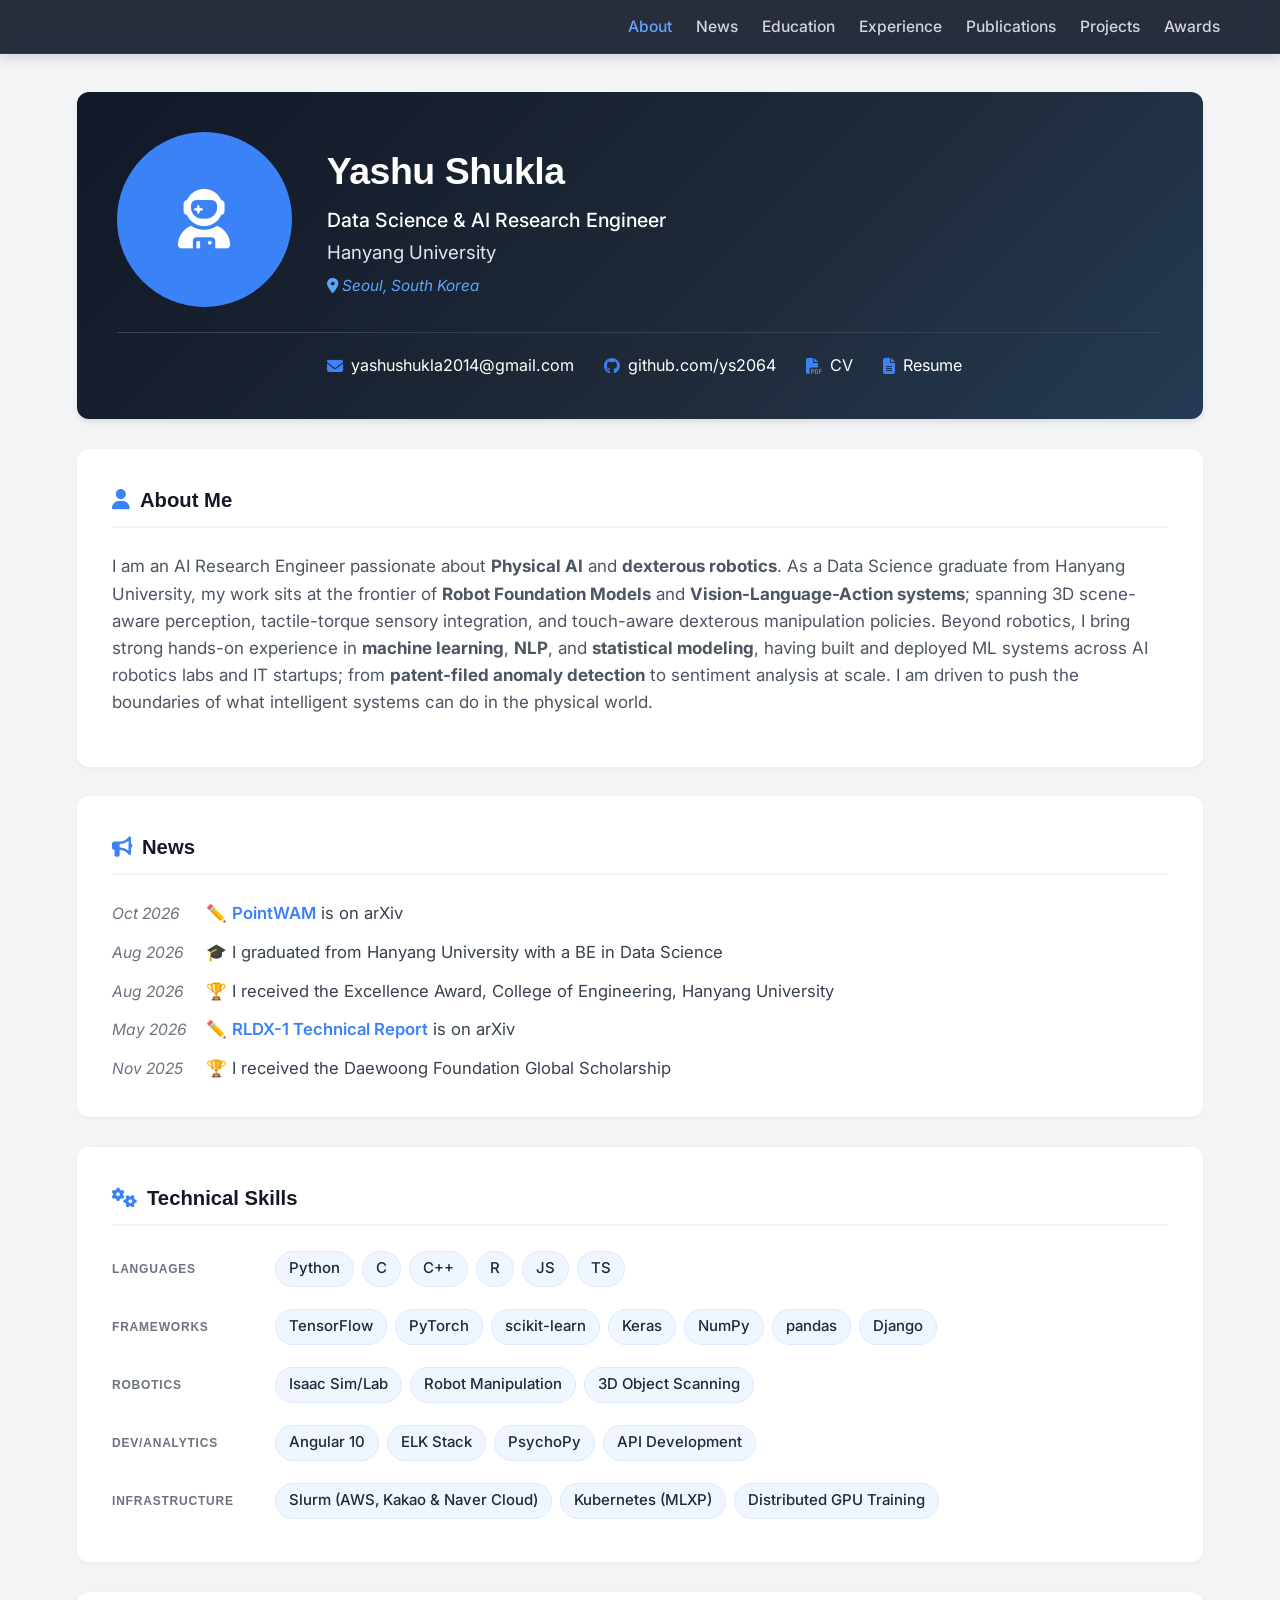
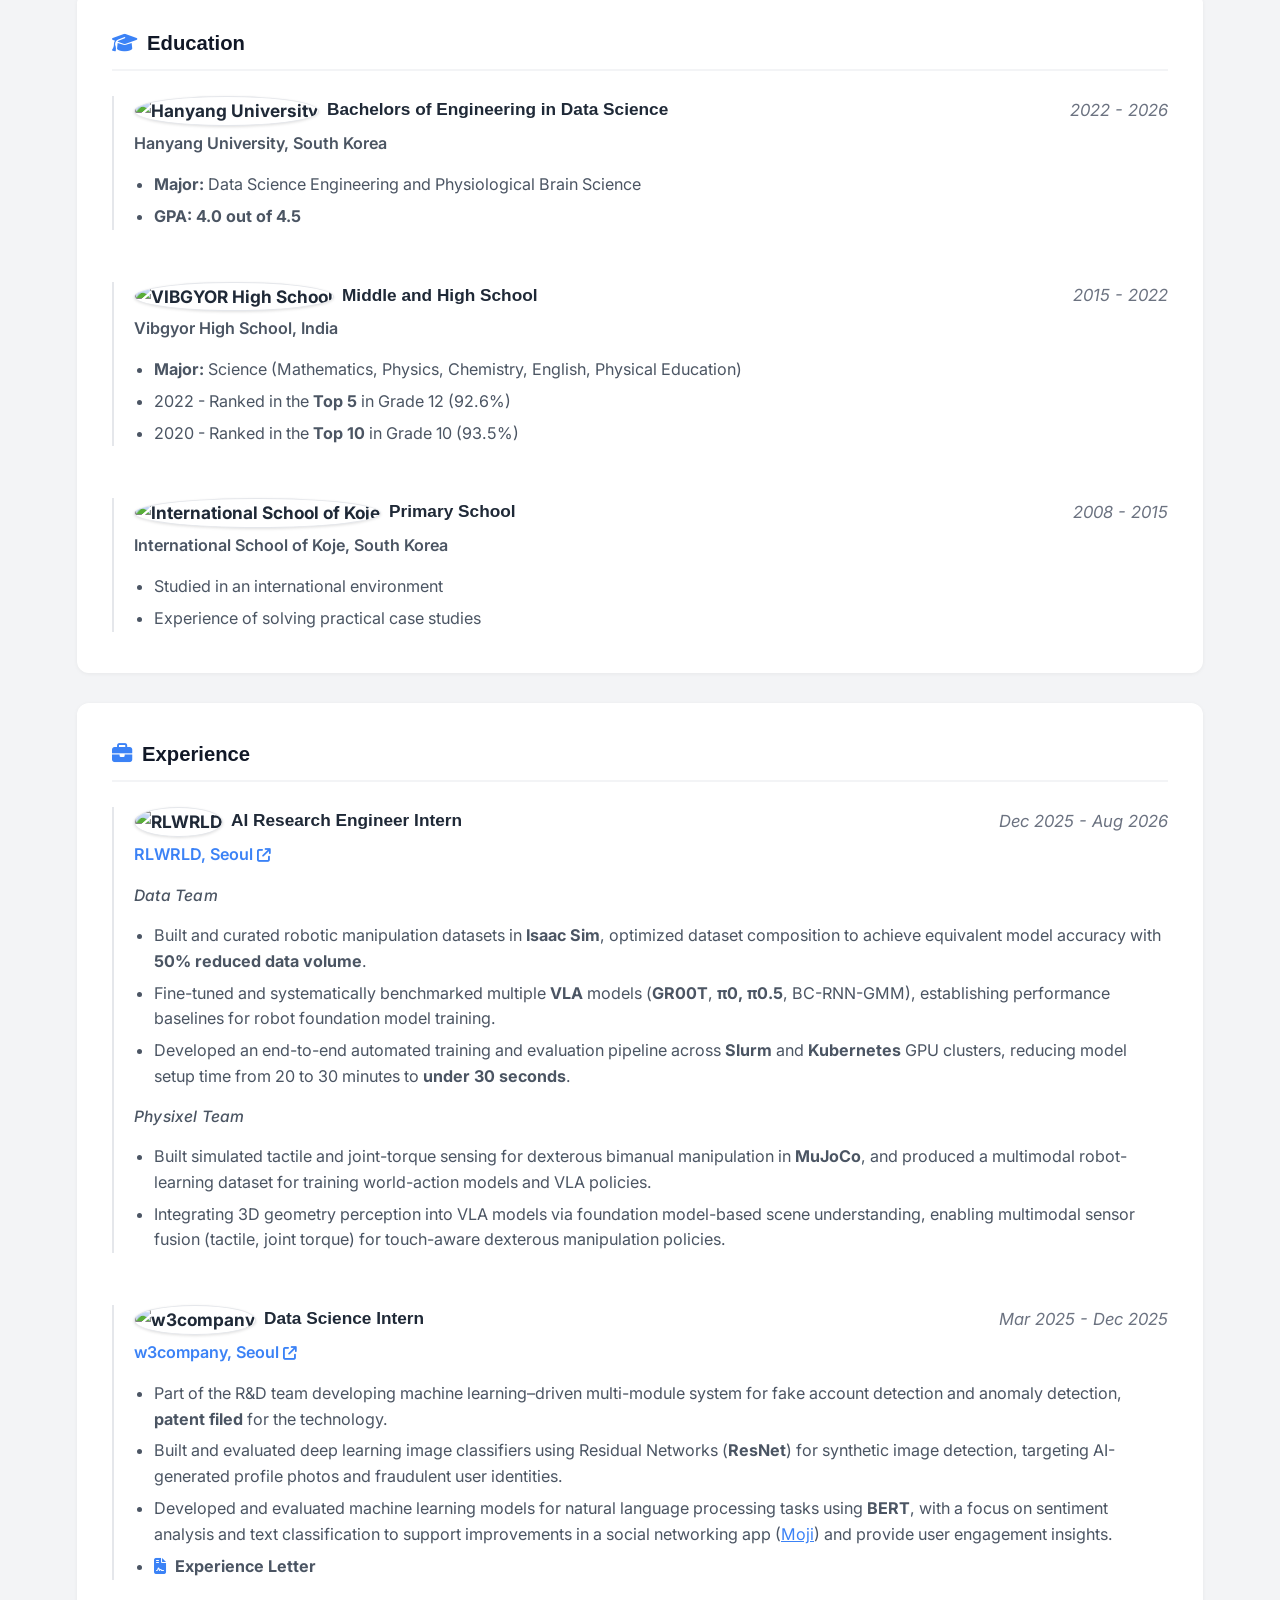
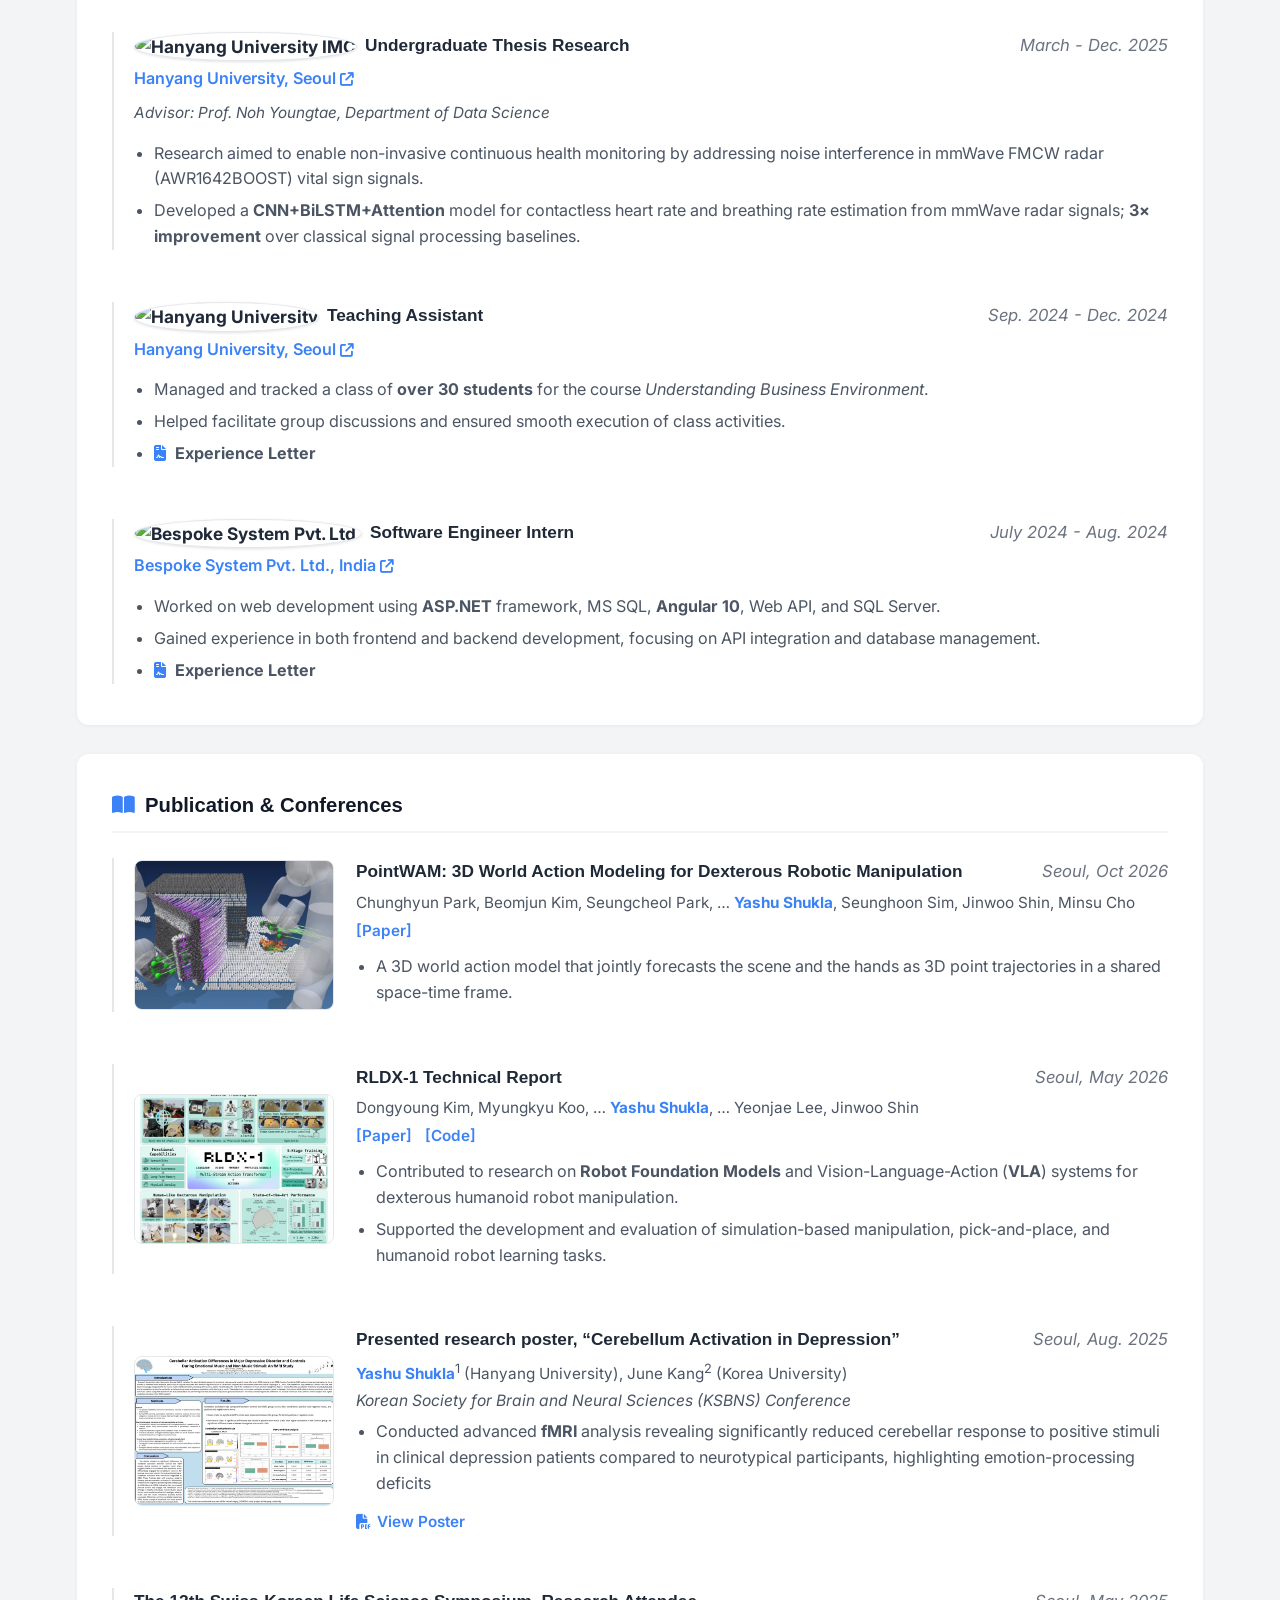
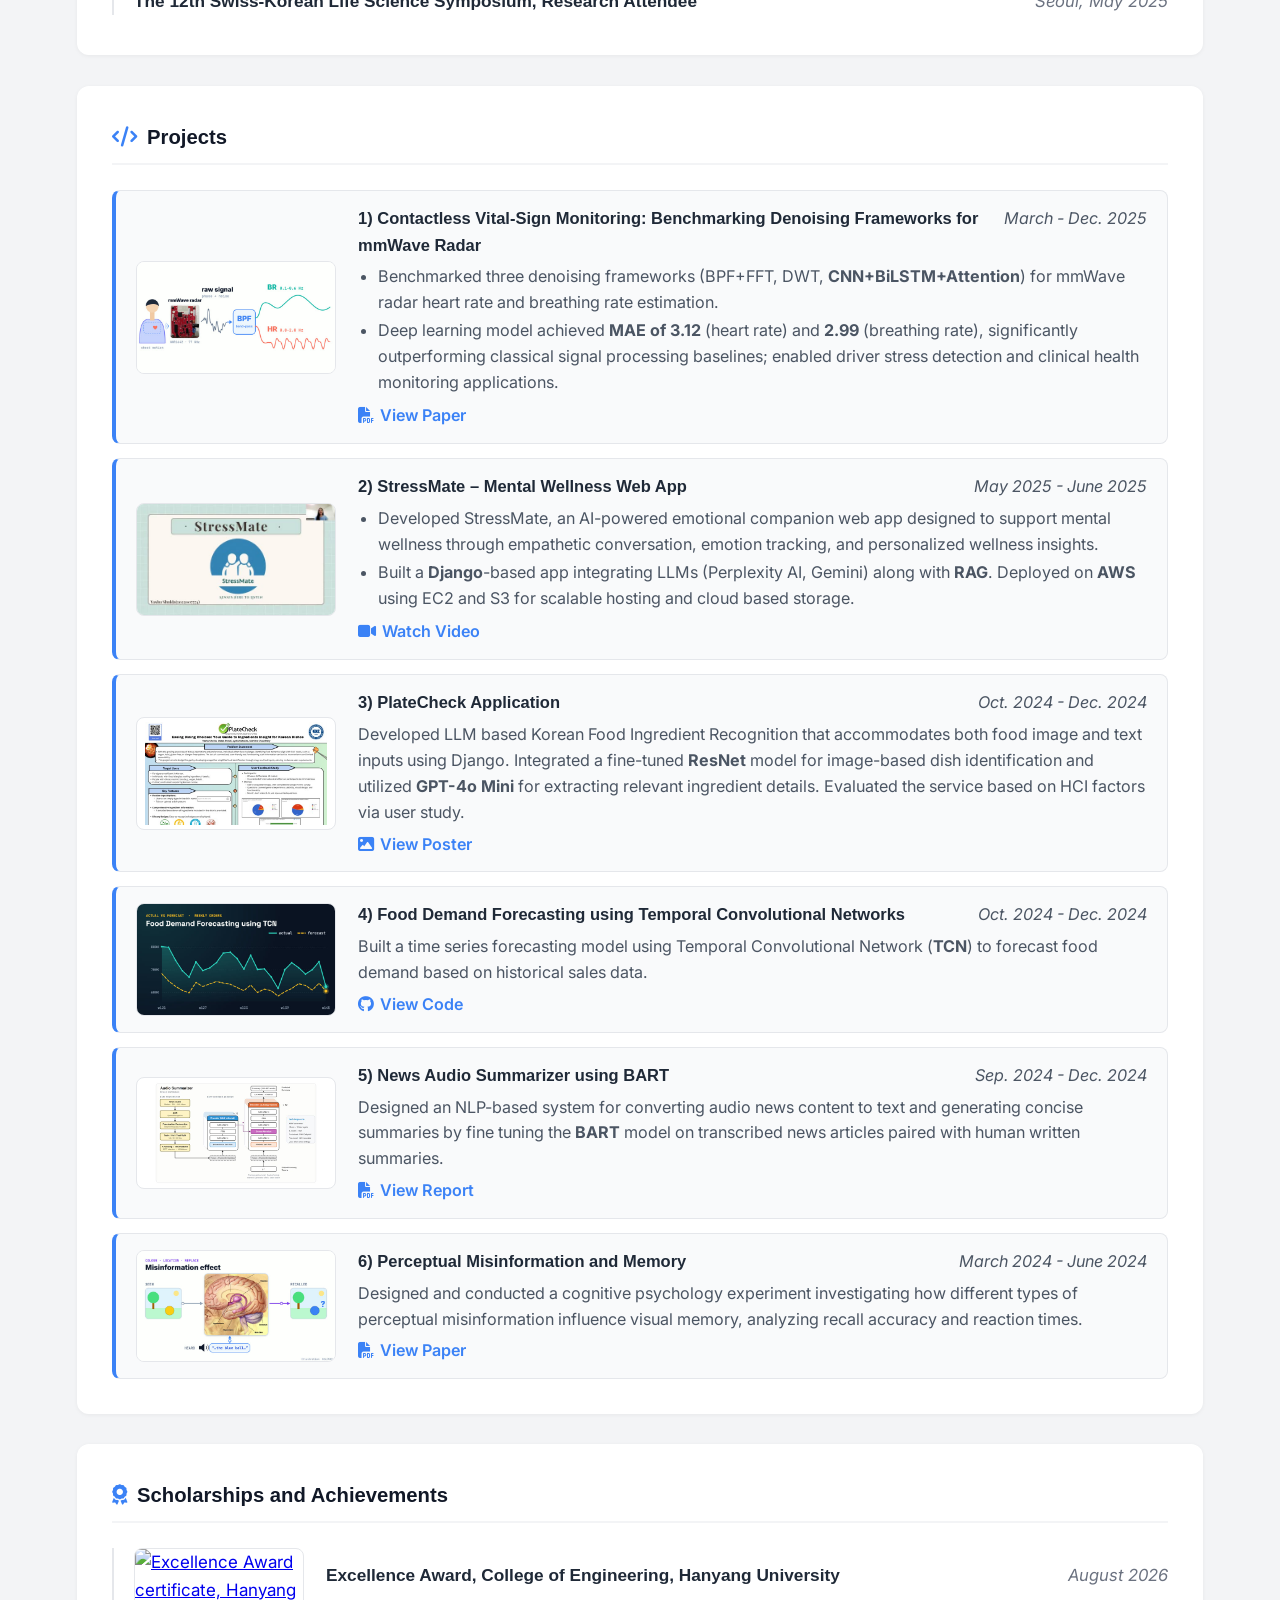
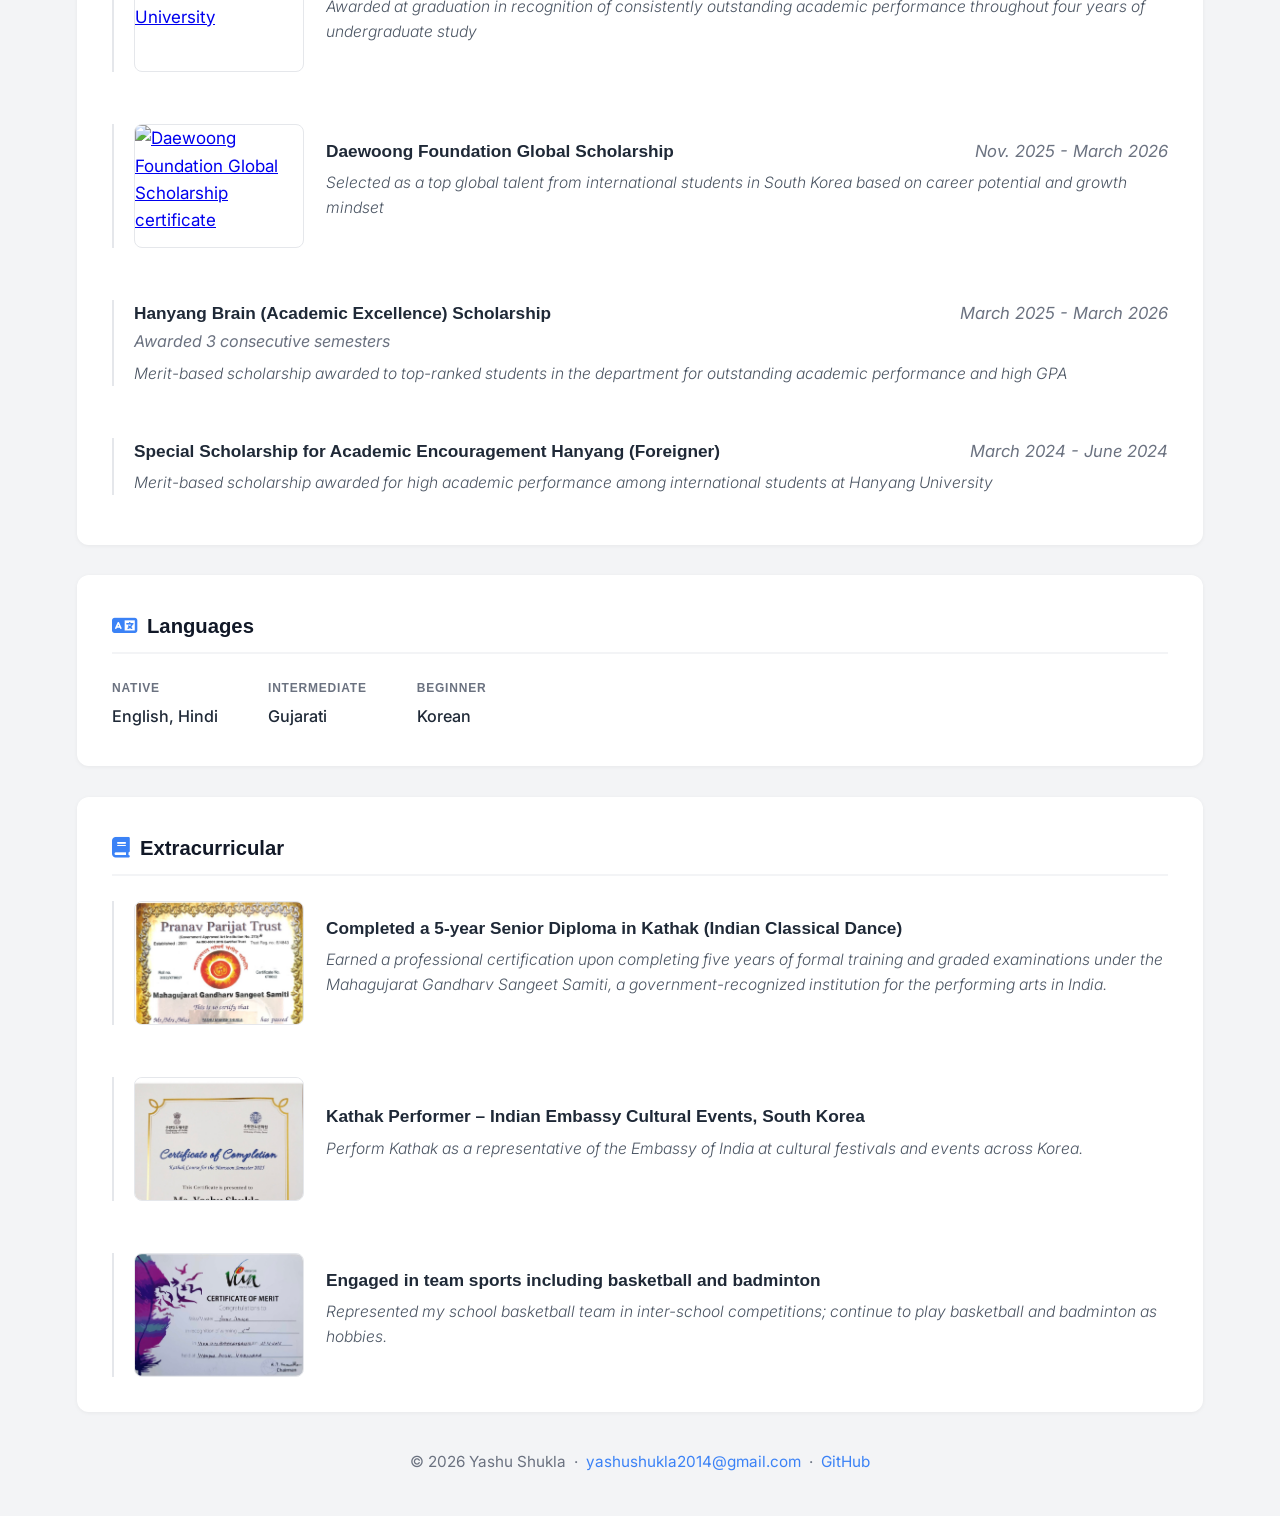
==== commit 1093f960: "Bold key terms in About Me Co-Authored-By: Claude Opus 5.5 <noreply@anthropic.com>" ====
--- a/index.html
+++ b/index.html
@@ -60,7 +60,7 @@
             <div class="top-grid">
                 <section class="card about-card" id="about">
                     <h2><i class="fa-solid fa-user"></i> About Me</h2>
-                    <p>I am an AI Research Engineer passionate about Physical AI and dexterous robotics. As a Data Science graduate from Hanyang University, my work sits at the frontier of Robot Foundation Models and Vision-Language-Action systems; spanning 3D scene-aware perception, tactile-torque sensory integration, and touch-aware dexterous manipulation policies. Beyond robotics, I bring strong hands-on experience in machine learning, NLP, and statistical modeling, having built and deployed ML systems across AI robotics labs and IT startups; from patent-filed anomaly detection to sentiment analysis at scale. I am driven to push the boundaries of what intelligent systems can do in the physical world.</p>
+                    <p>I am an AI Research Engineer passionate about <strong>Physical AI</strong> and <strong>dexterous robotics</strong>. As a Data Science graduate from Hanyang University, my work sits at the frontier of <strong>Robot Foundation Models</strong> and <strong>Vision-Language-Action systems</strong>; spanning 3D scene-aware perception, tactile-torque sensory integration, and touch-aware dexterous manipulation policies. Beyond robotics, I bring strong hands-on experience in <strong>machine learning</strong>, <strong>NLP</strong>, and <strong>statistical modeling</strong>, having built and deployed ML systems across AI robotics labs and IT startups; from <strong>patent-filed anomaly detection</strong> to sentiment analysis at scale. I am driven to push the boundaries of what intelligent systems can do in the physical world.</p>
                 </section>
 
                 <section class="card" id="news">
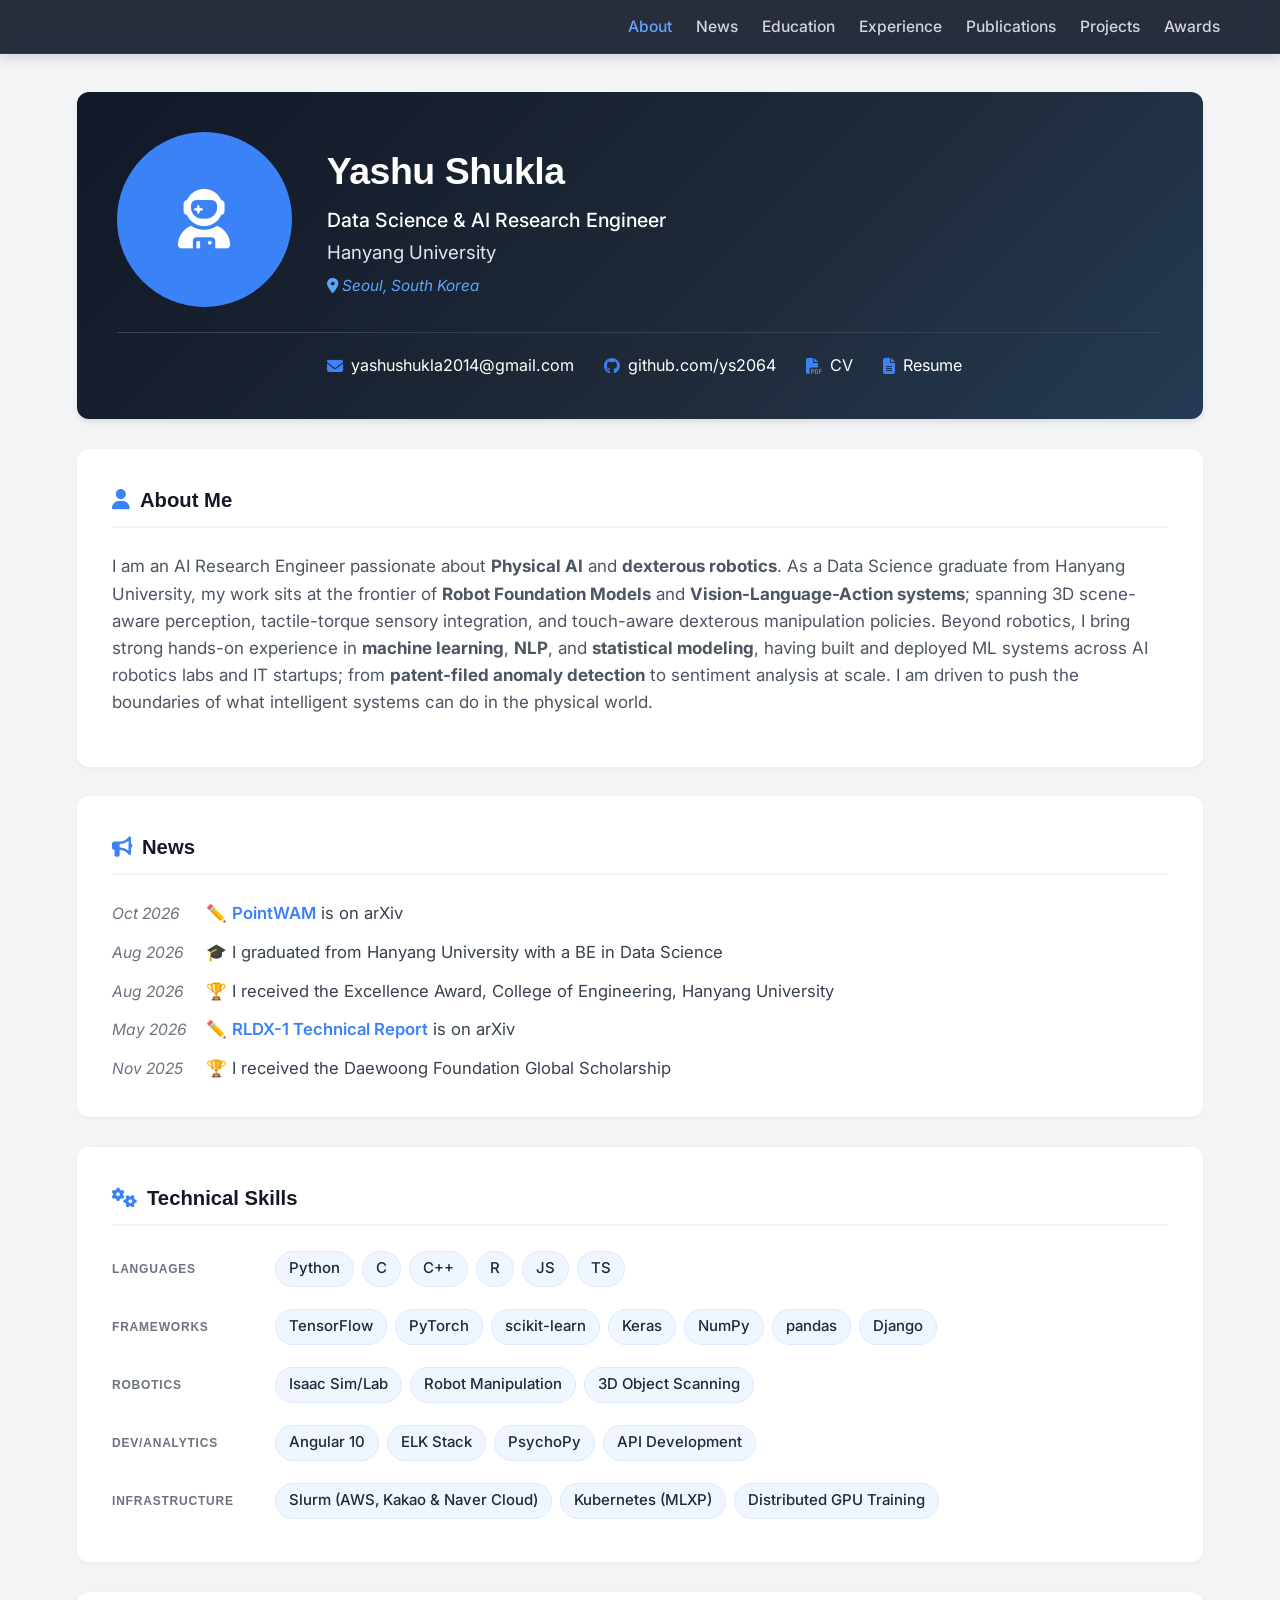
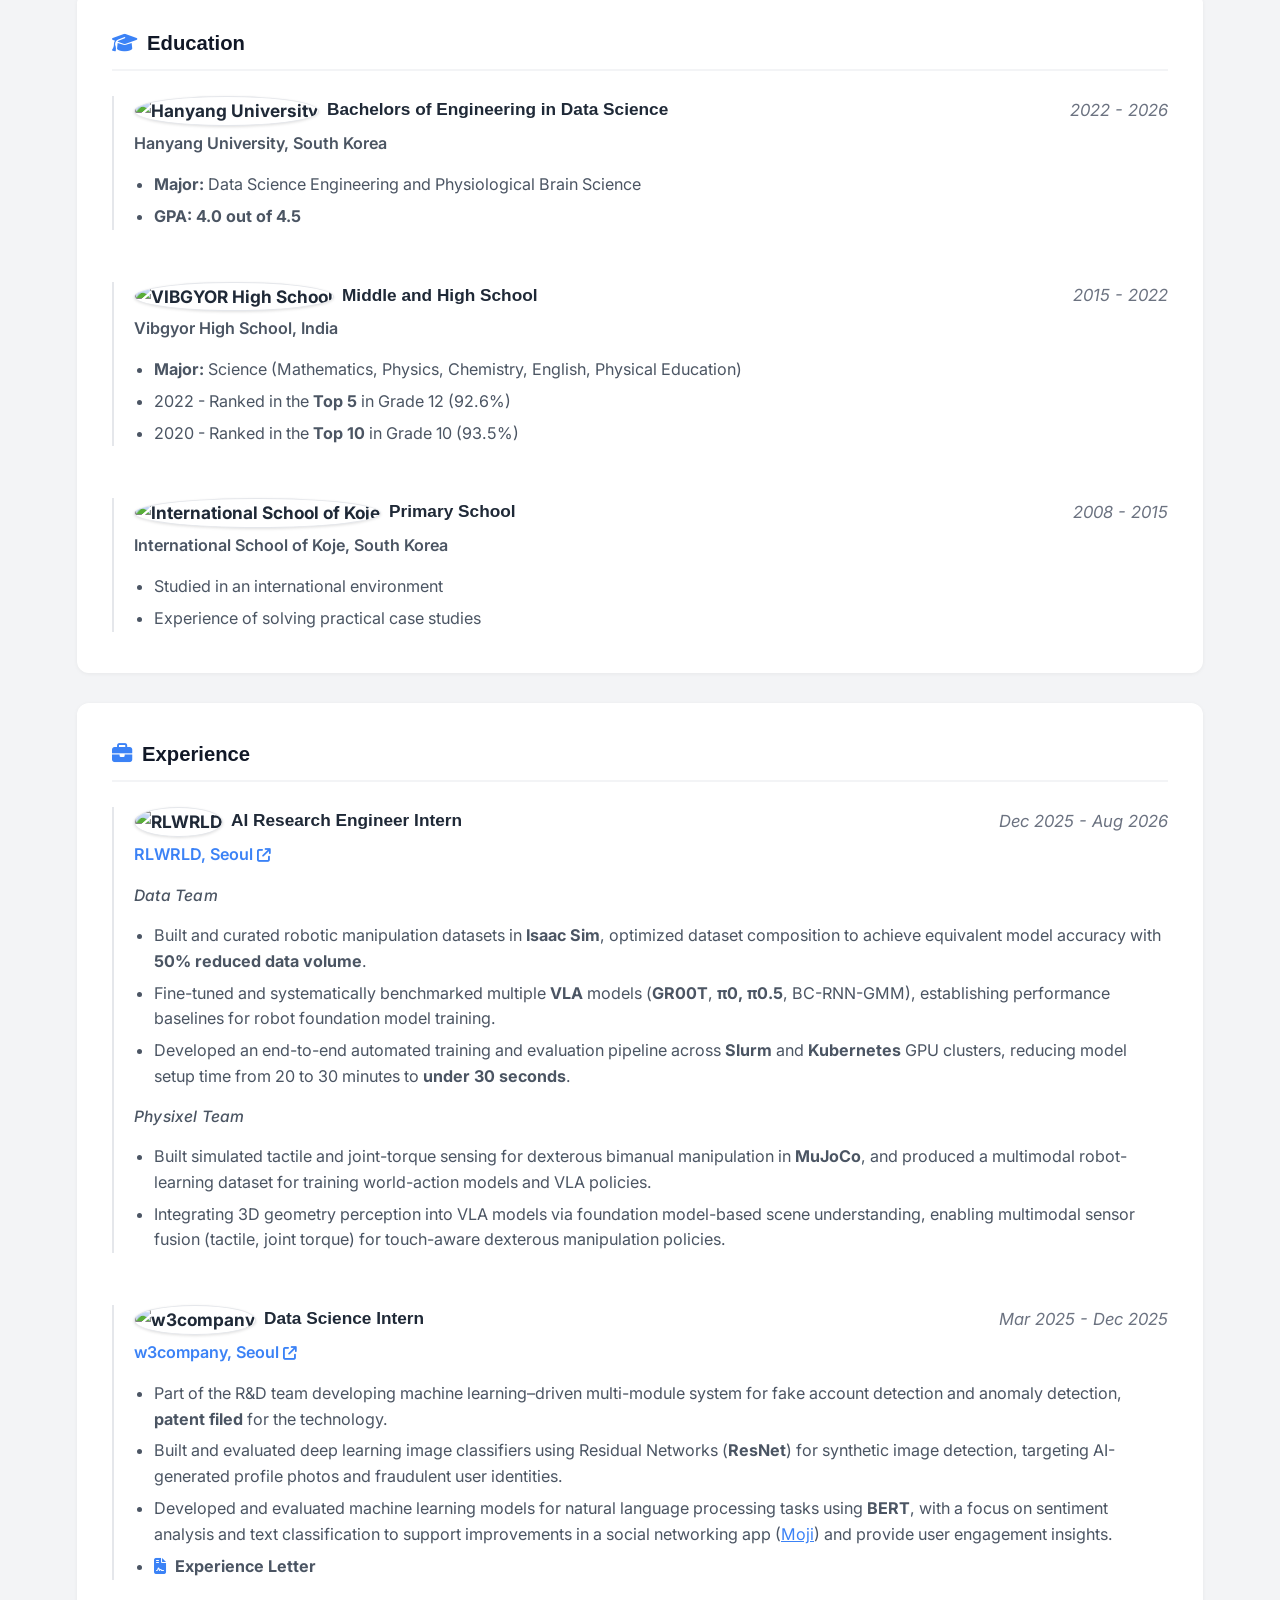
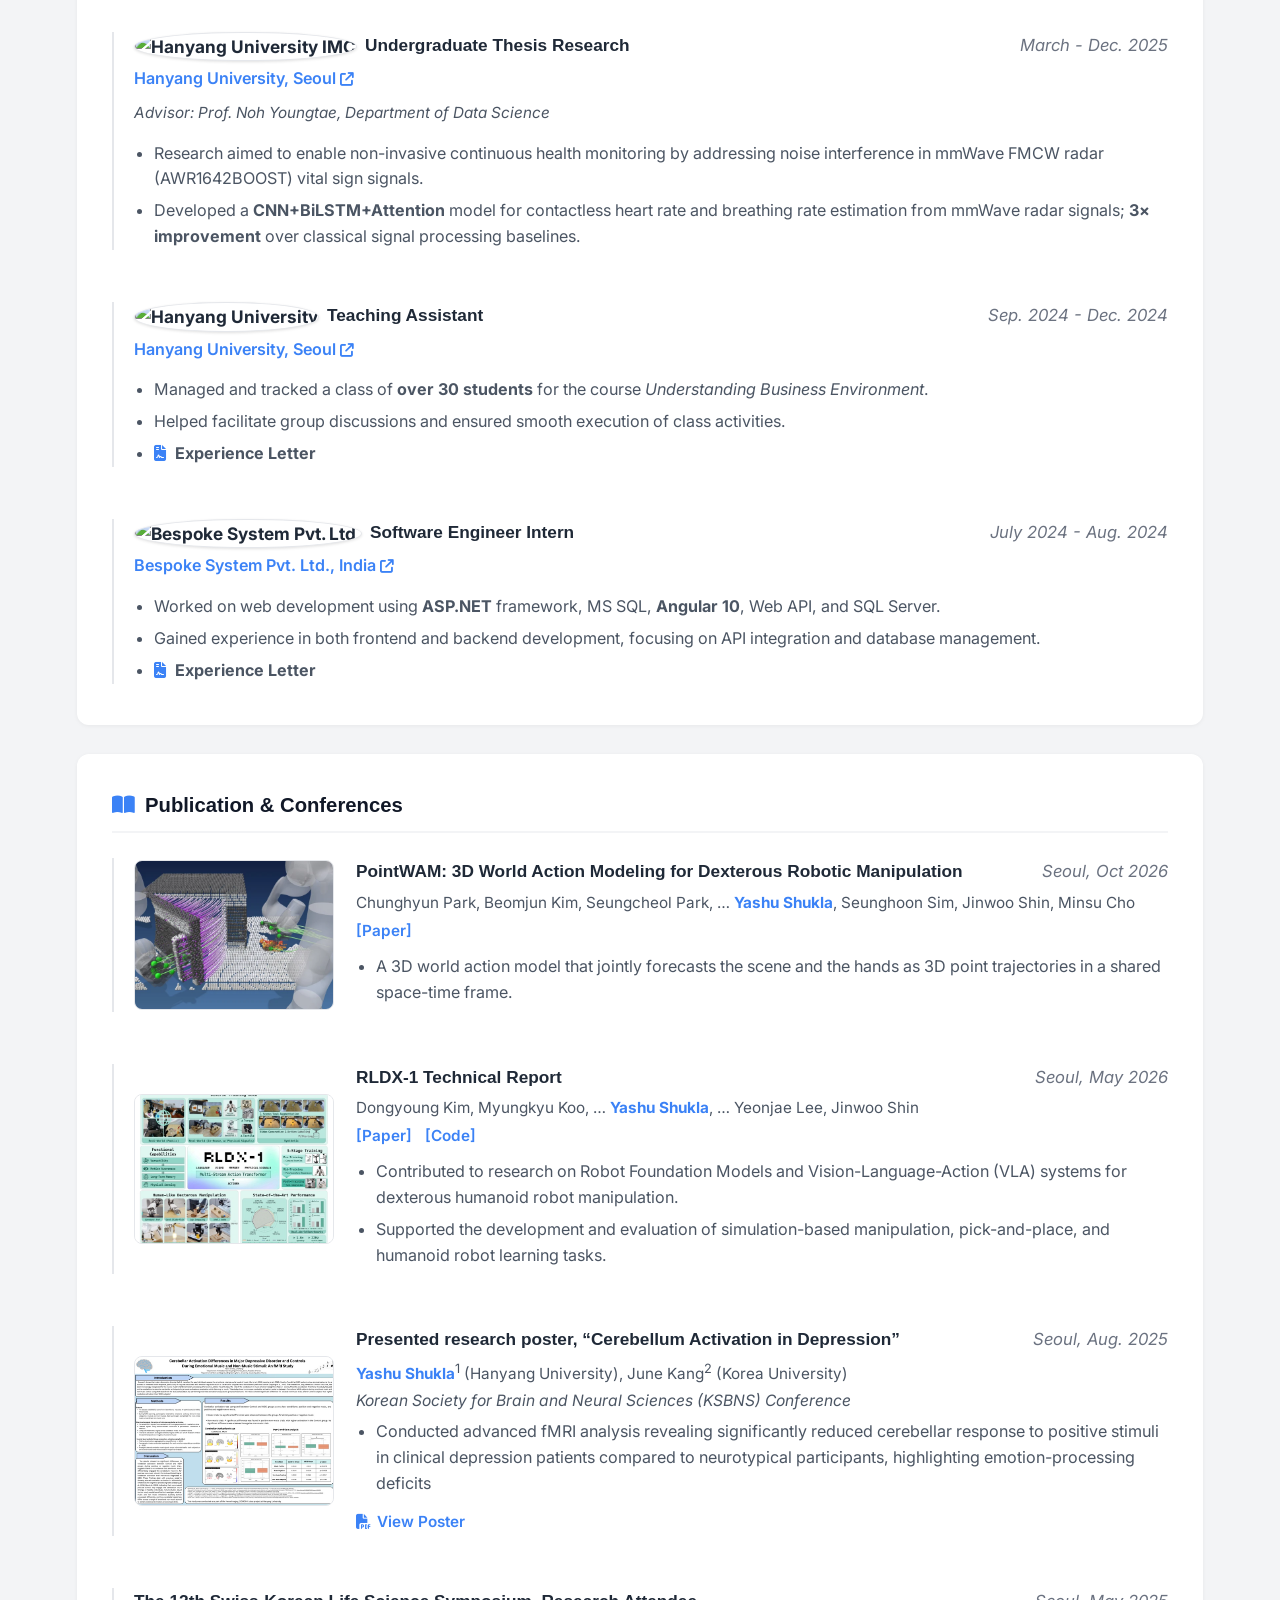
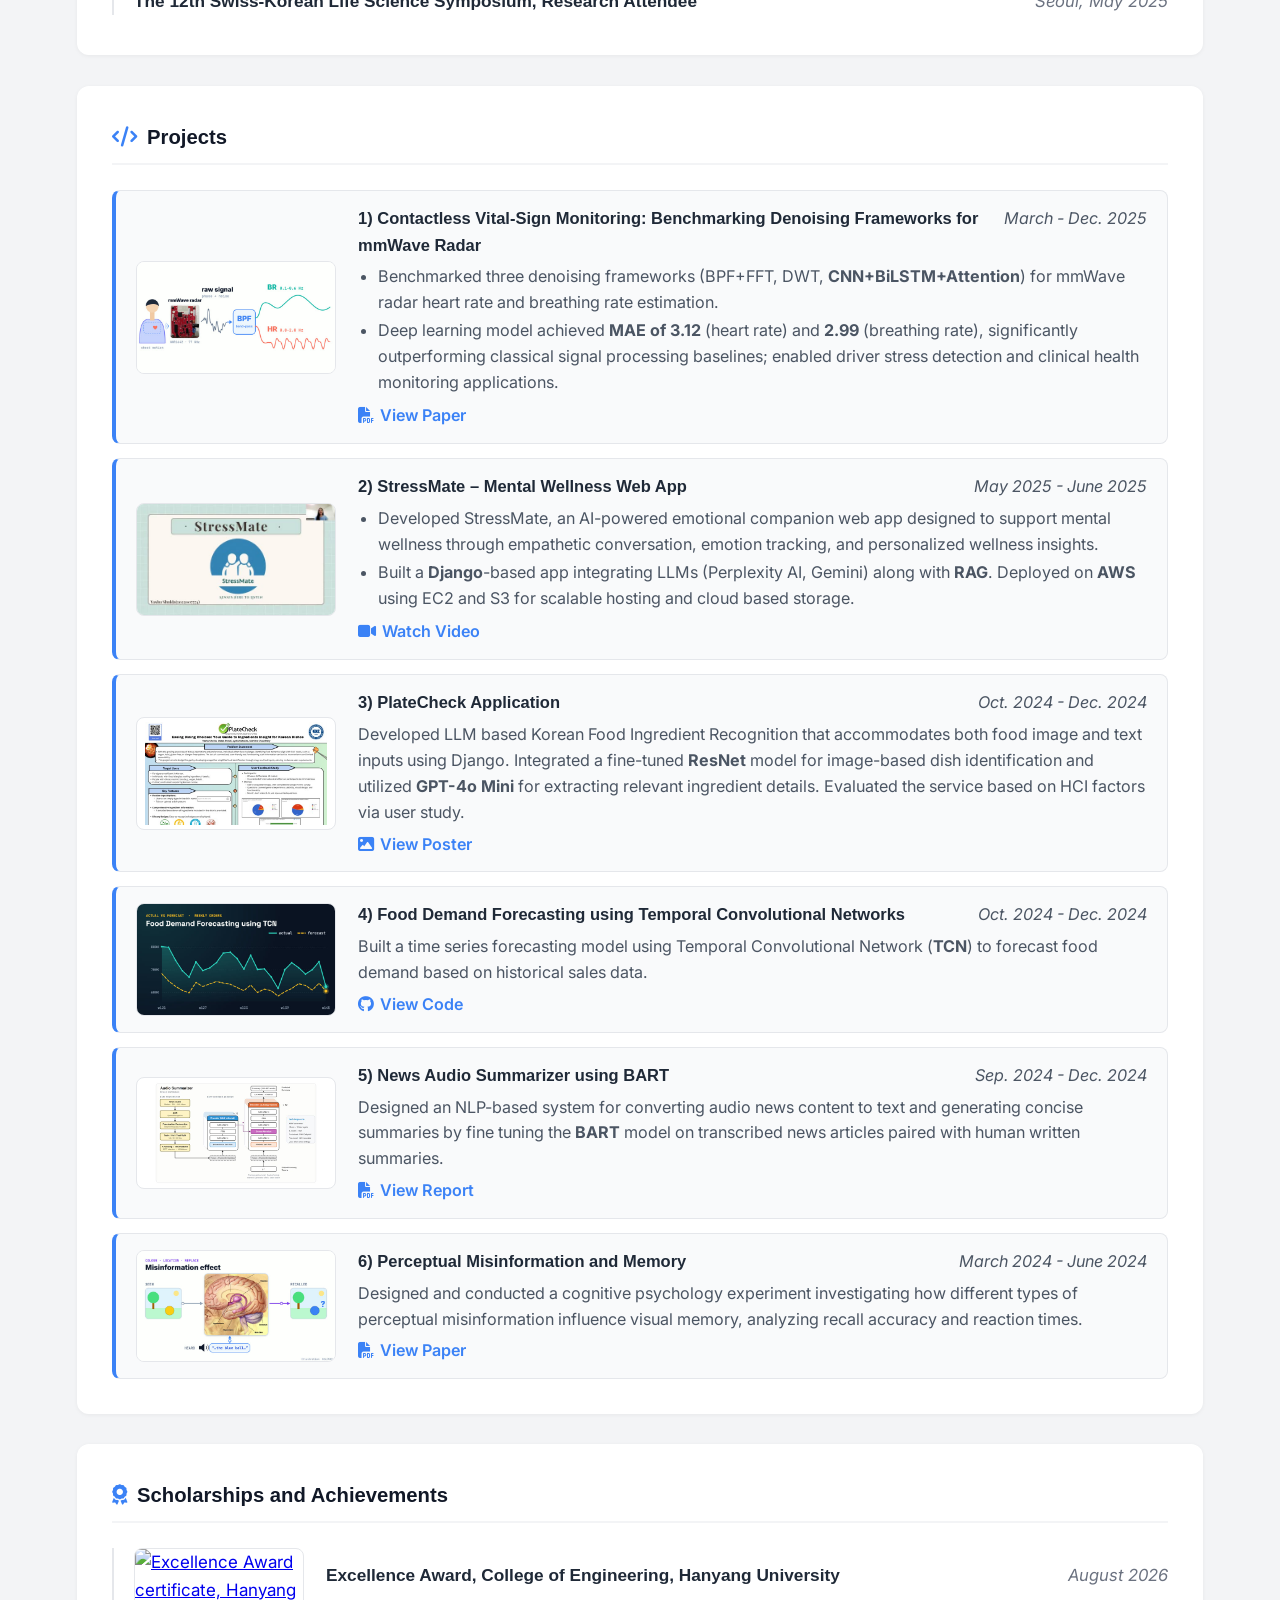
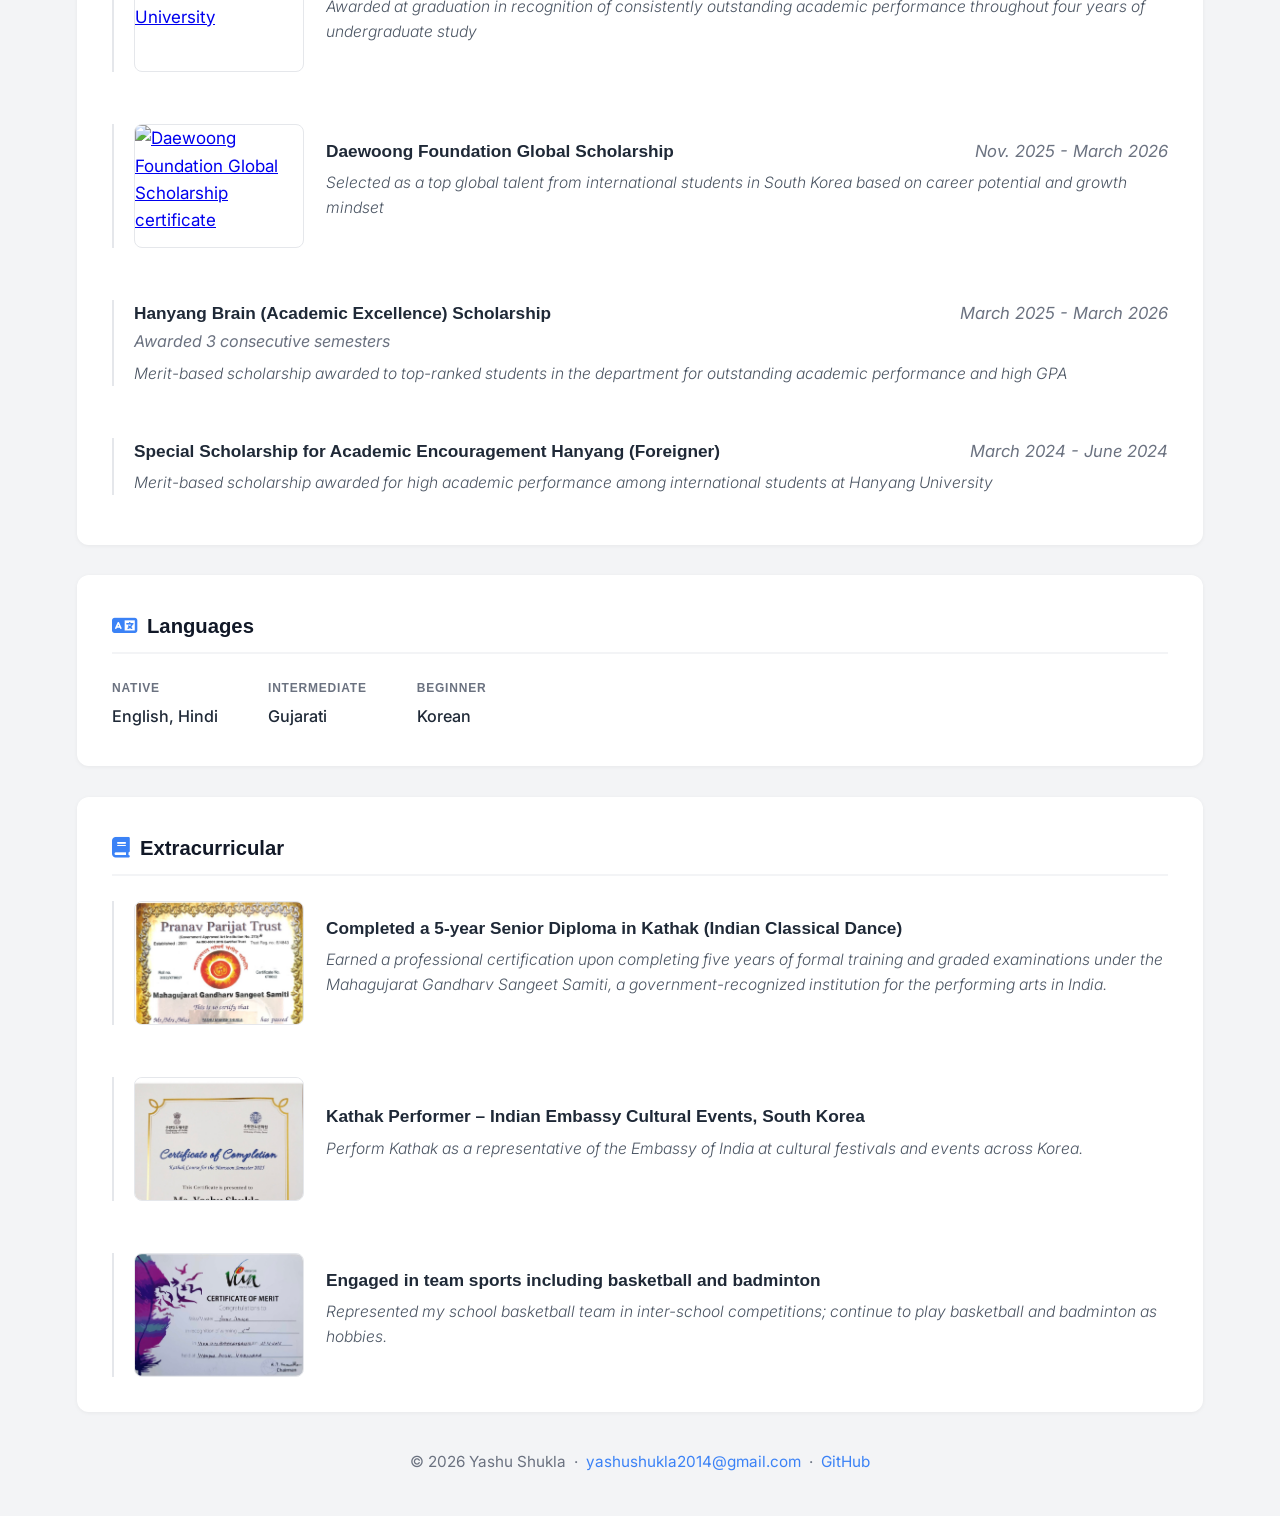
==== commit 80eb21d4: "Unbold fMRI, Robot Foundation Models, VLA in Publications Co-Authored-By: Claude Opus 5.5 <noreply@a" ====
--- a/index.html
+++ b/index.html
@@ -283,7 +283,7 @@
                             <a href="https://github.com/RLWRLD/RLDX-1" target="_blank">[Code]</a>
                         </p>
                         <ul>
-                            <li>Contributed to research on <strong>Robot Foundation Models</strong> and Vision-Language-Action (<strong>VLA</strong>) systems for dexterous humanoid robot manipulation.</li>
+                            <li>Contributed to research on Robot Foundation Models and Vision-Language-Action (VLA) systems for dexterous humanoid robot manipulation.</li>
                             <li>Supported the development and evaluation of simulation-based manipulation, pick-and-place, and humanoid robot learning tasks.</li>
                         </ul>
                     </div>
@@ -300,7 +300,7 @@
                         <p class="pub-authors"><span class="pub-me">Yashu Shukla</span><sup>1</sup> (Hanyang University), June Kang<sup>2</sup> (Korea University)</p>
                         <p class="pub-venue">Korean Society for Brain and Neural Sciences (KSBNS) Conference</p>
                         <ul>
-                            <li>Conducted advanced <strong>fMRI</strong> analysis revealing significantly reduced cerebellar response to positive stimuli in clinical depression patients compared to neurotypical participants, highlighting emotion-processing deficits</li>
+                            <li>Conducted advanced fMRI analysis revealing significantly reduced cerebellar response to positive stimuli in clinical depression patients compared to neurotypical participants, highlighting emotion-processing deficits</li>
                         </ul>
                         <p class="pub-links" style="margin-top: 12px; margin-bottom: 0;"><a href="KSBNS%20Poster%20Presentation.pdf" target="_blank" style="text-decoration: none; color: #3b82f6; font-weight: 600;"><i class="fa-solid fa-file-pdf" style="margin-right: 6px;"></i>View Poster</a></p>
                     </div>
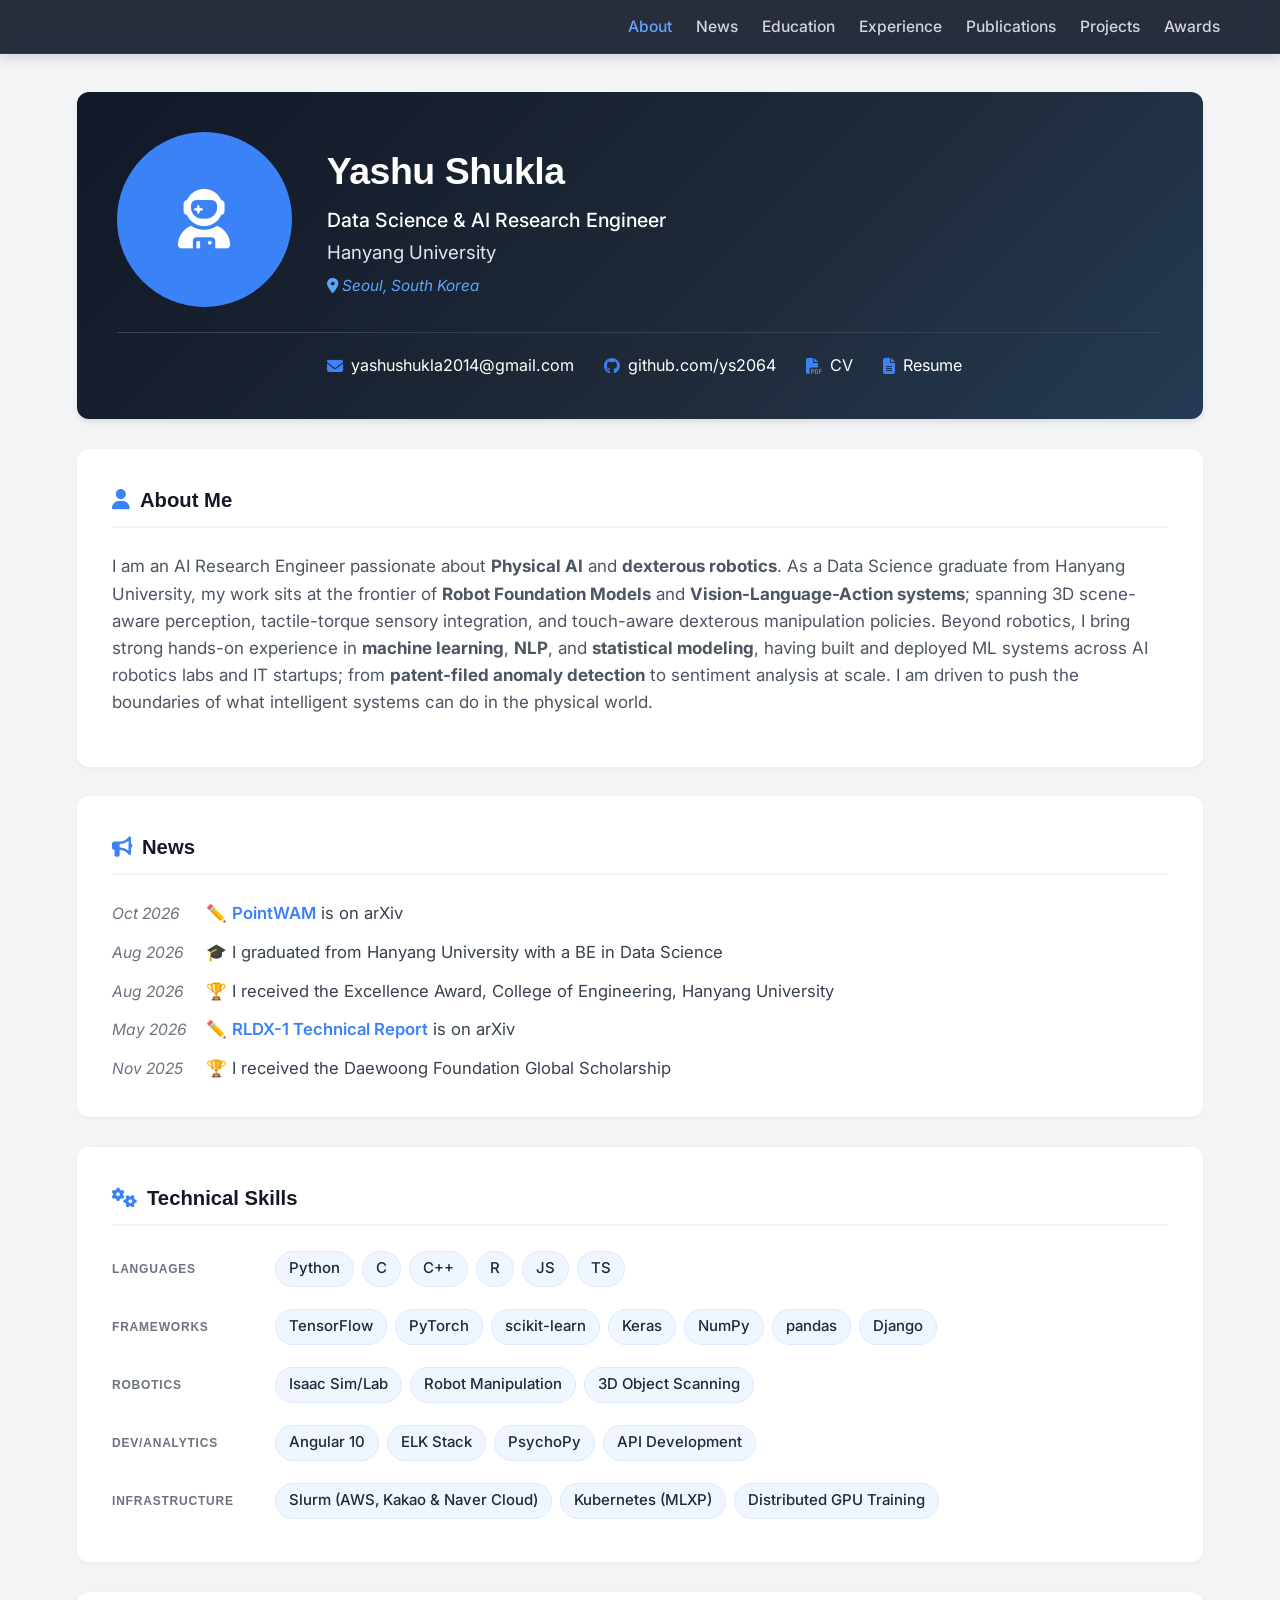
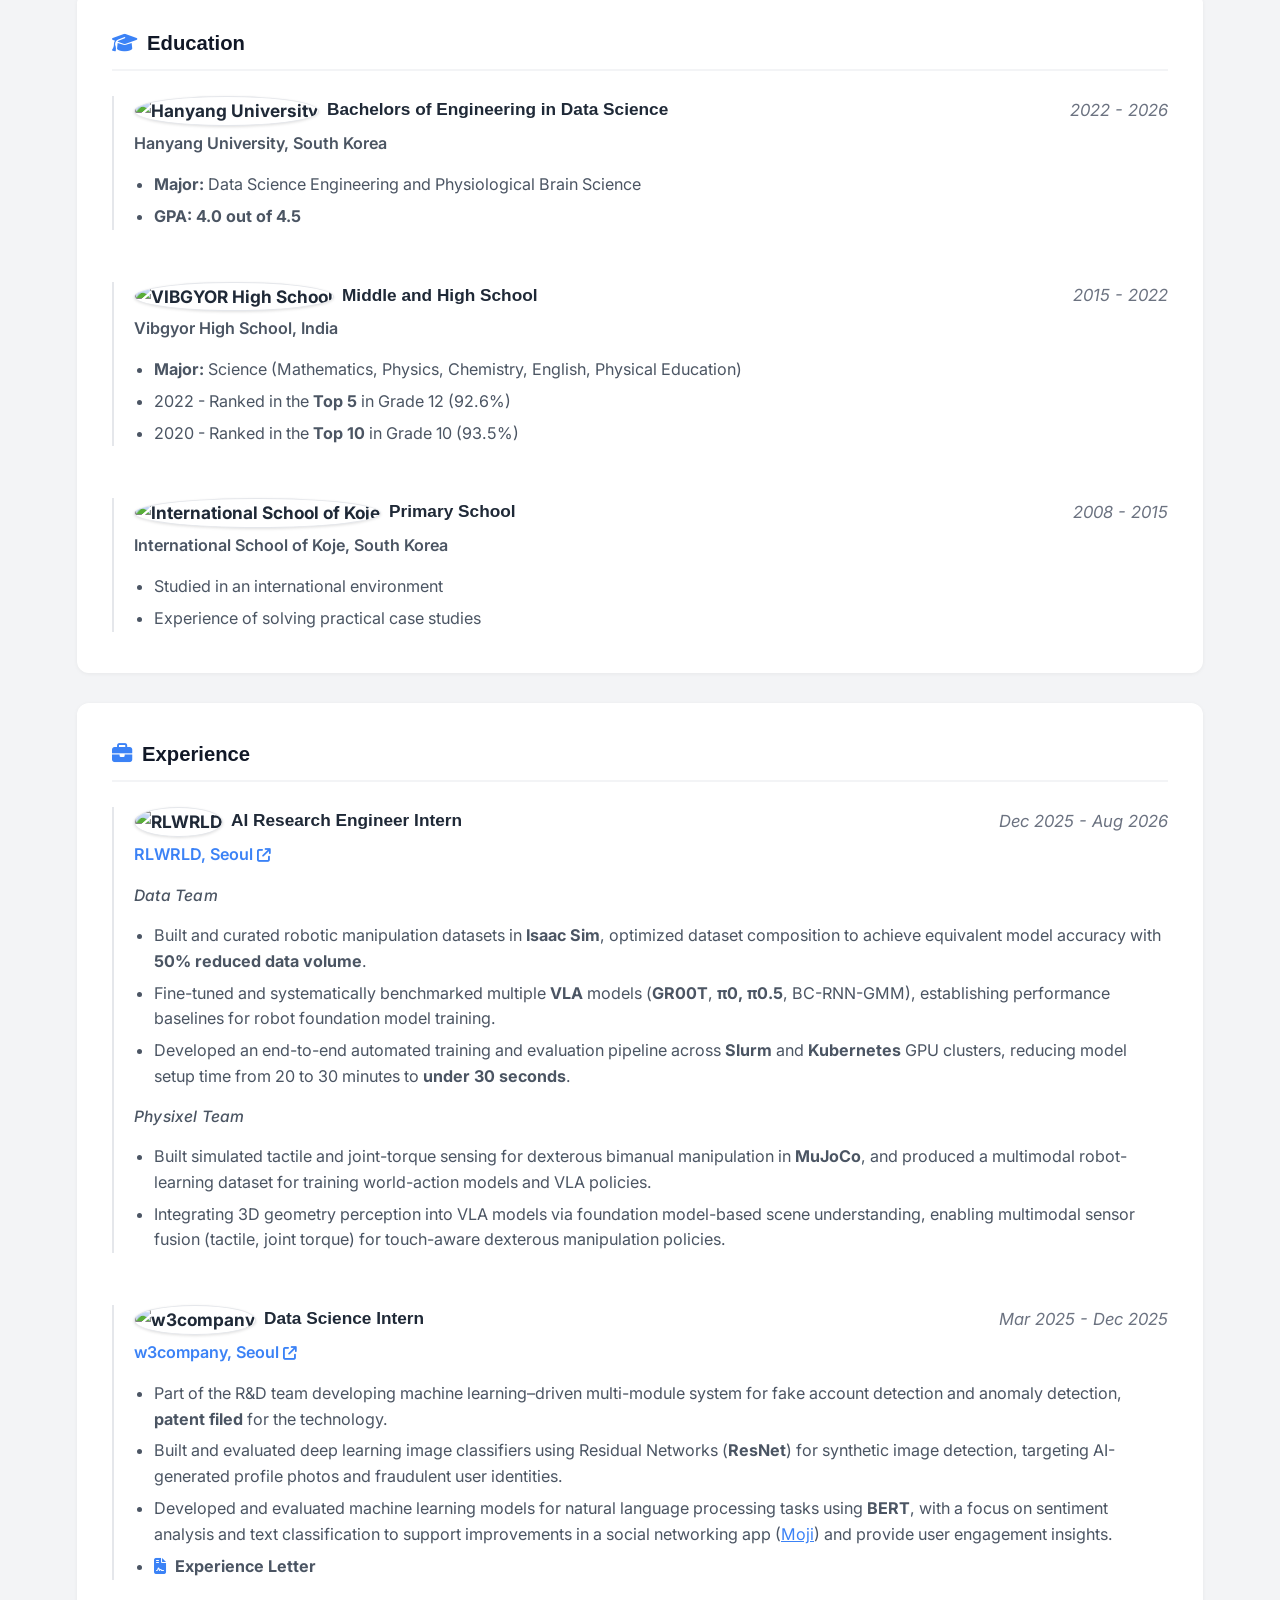
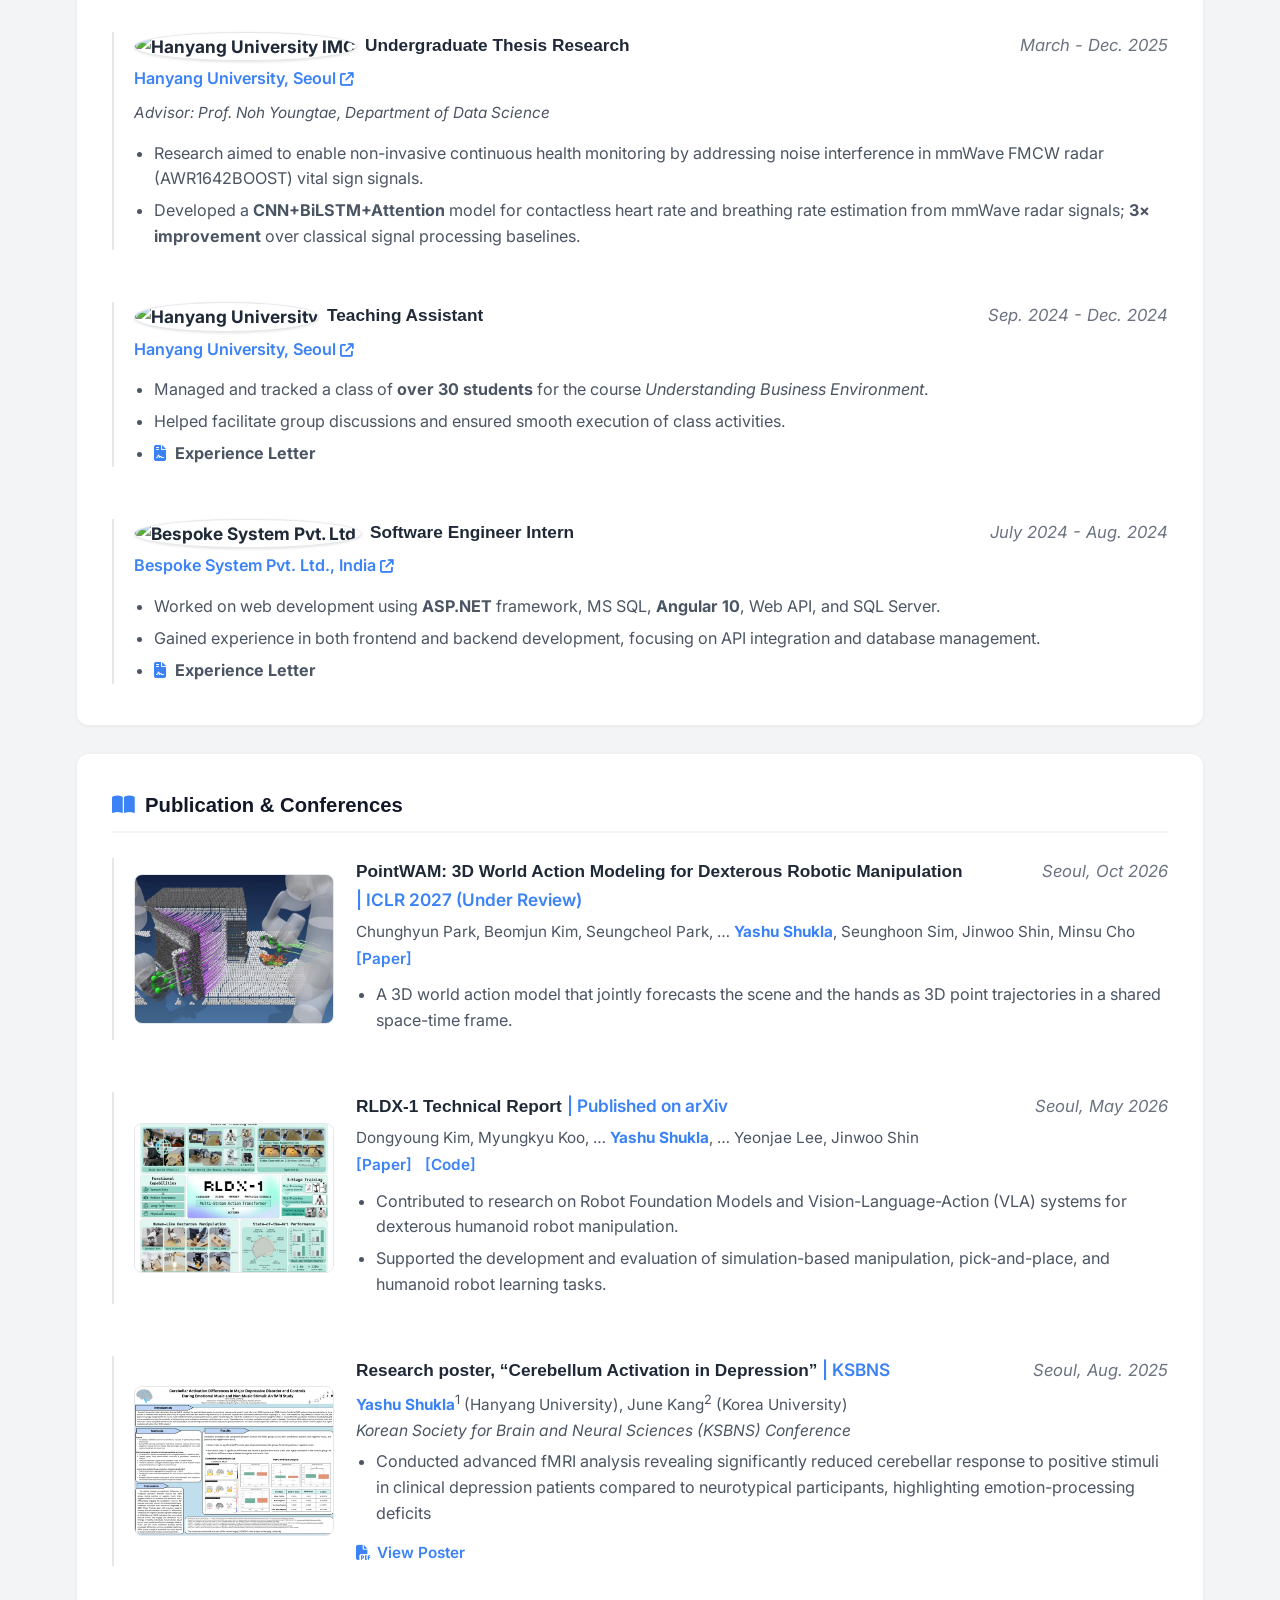
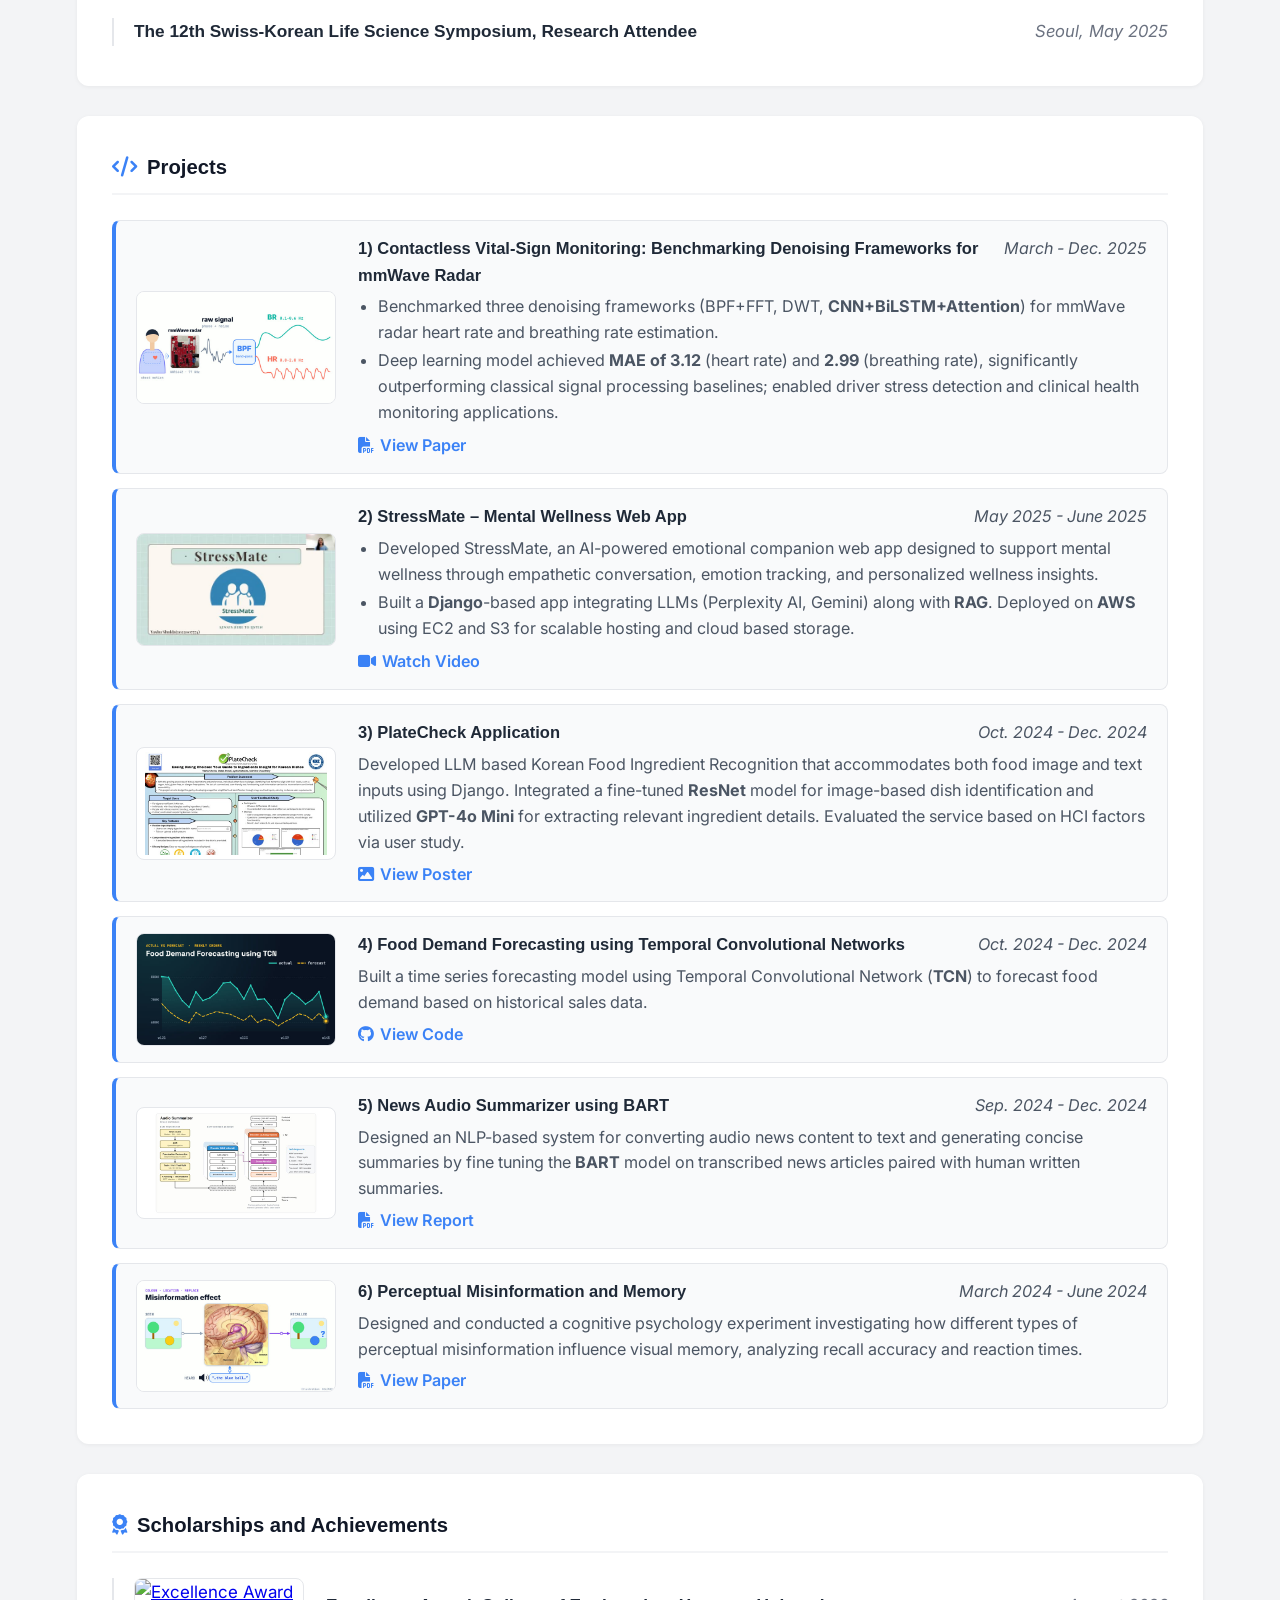
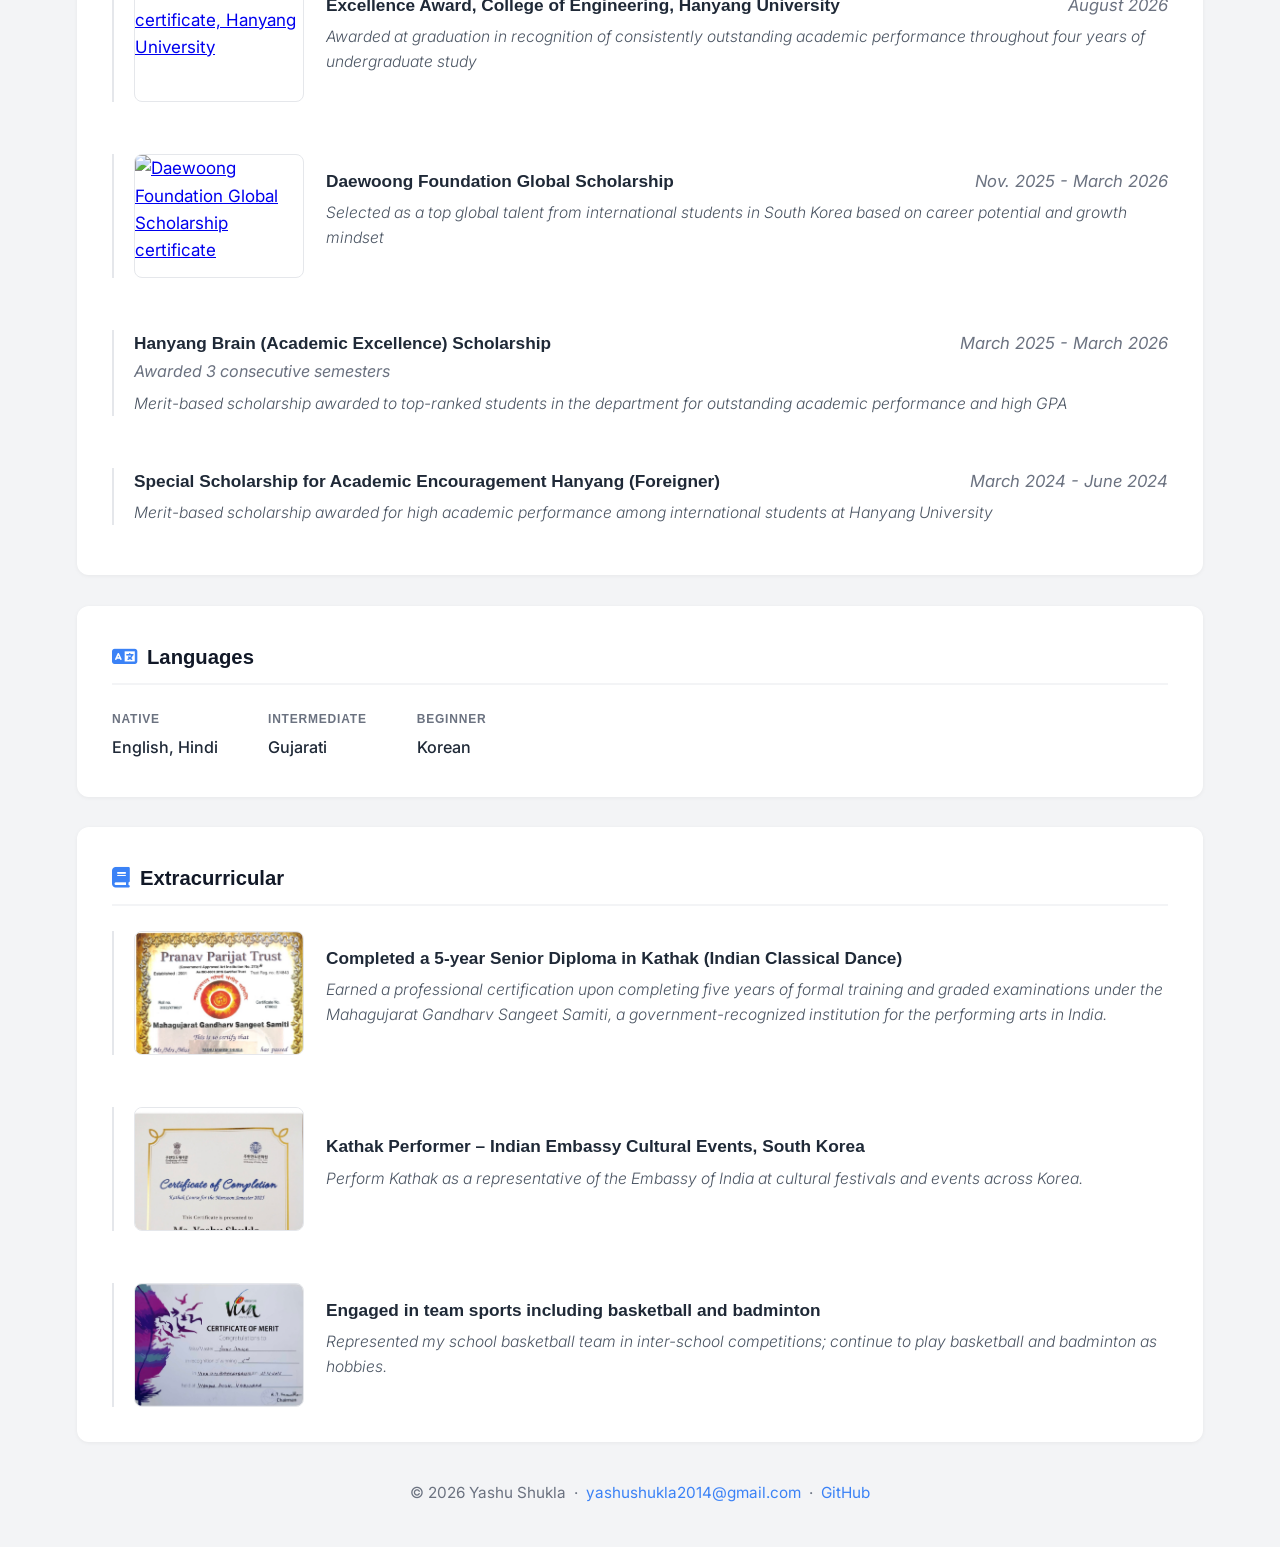
==== commit 0a70466f: "Add venue tags to publication titles (ICLR 2027 under review, arXiv, KSBNS) Co-Authored-By: Claude O" ====
--- a/index.html
+++ b/index.html
@@ -256,7 +256,7 @@
                     </a>
                     <div class="pub-body">
                         <div class="timeline-header">
-                            <h3>PointWAM: 3D World Action Modeling for Dexterous Robotic Manipulation</h3>
+                            <h3>PointWAM: 3D World Action Modeling for Dexterous Robotic Manipulation <span class="pub-venue-tag">| ICLR 2027 (Under Review)</span></h3>
                             <span class="date">Seoul, Oct 2026</span>
                         </div>
                         <p class="pub-authors">Chunghyun Park, Beomjun Kim, Seungcheol Park, … <span class="pub-me">Yashu Shukla</span>, Seunghoon Sim, Jinwoo Shin, Minsu Cho</p>
@@ -274,7 +274,7 @@
                     </a>
                     <div class="pub-body">
                         <div class="timeline-header">
-                            <h3>RLDX-1 Technical Report</h3>
+                            <h3>RLDX-1 Technical Report <span class="pub-venue-tag">| Published on arXiv</span></h3>
                             <span class="date">Seoul, May 2026</span>
                         </div>
                         <p class="pub-authors">Dongyoung Kim, Myungkyu Koo, … <span class="pub-me">Yashu Shukla</span>, … Yeonjae Lee, Jinwoo Shin</p>
@@ -294,7 +294,7 @@
                     </a>
                     <div class="pub-body">
                         <div class="timeline-header">
-                            <h3>Presented research poster, “Cerebellum Activation in Depression”</h3>
+                            <h3>Research poster, “Cerebellum Activation in Depression” <span class="pub-venue-tag">| KSBNS</span></h3>
                             <span class="date">Seoul, Aug. 2025</span>
                         </div>
                         <p class="pub-authors"><span class="pub-me">Yashu Shukla</span><sup>1</sup> (Hanyang University), June Kang<sup>2</sup> (Korea University)</p>
--- a/style.css
+++ b/style.css
@@ -976,3 +976,5 @@
     padding: 5px 13px;
     white-space: nowrap;
 }
+
+.pub-venue-tag { color: #3b82f6; font-weight: 600; white-space: nowrap; }
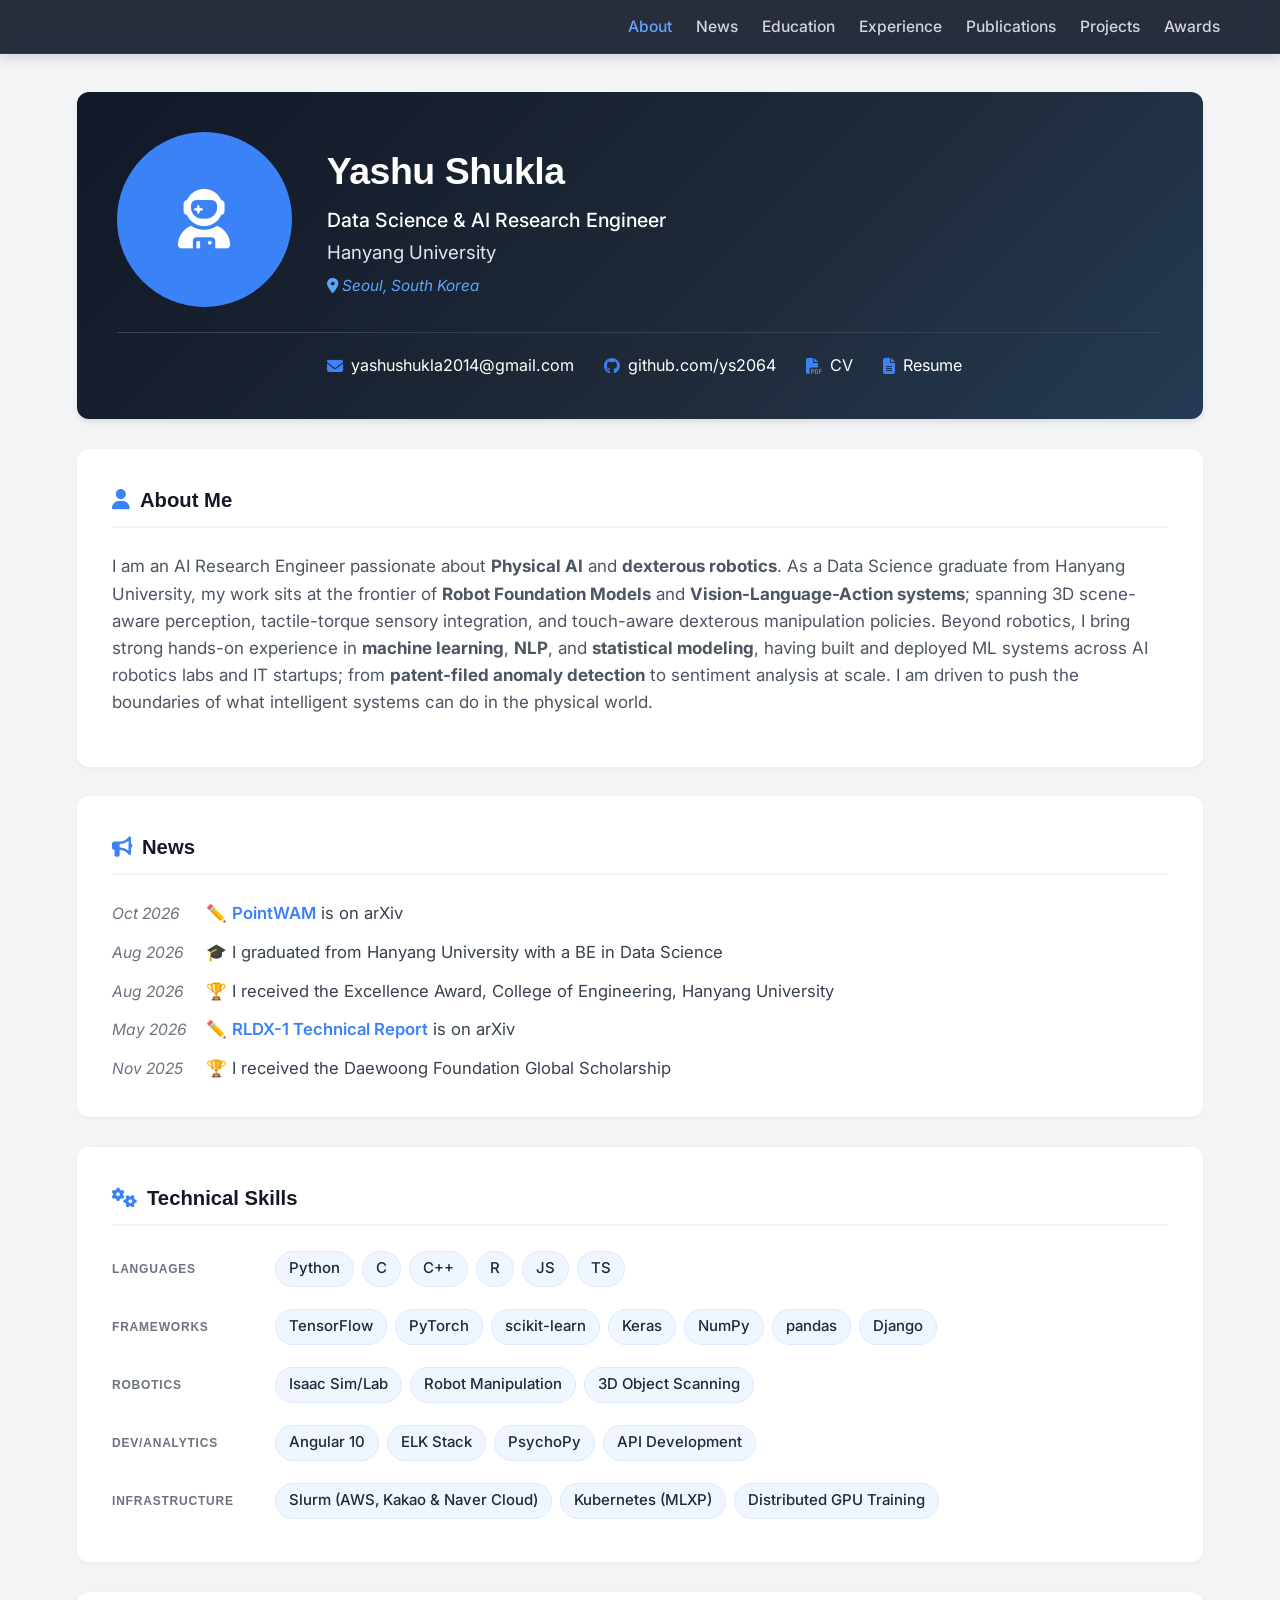
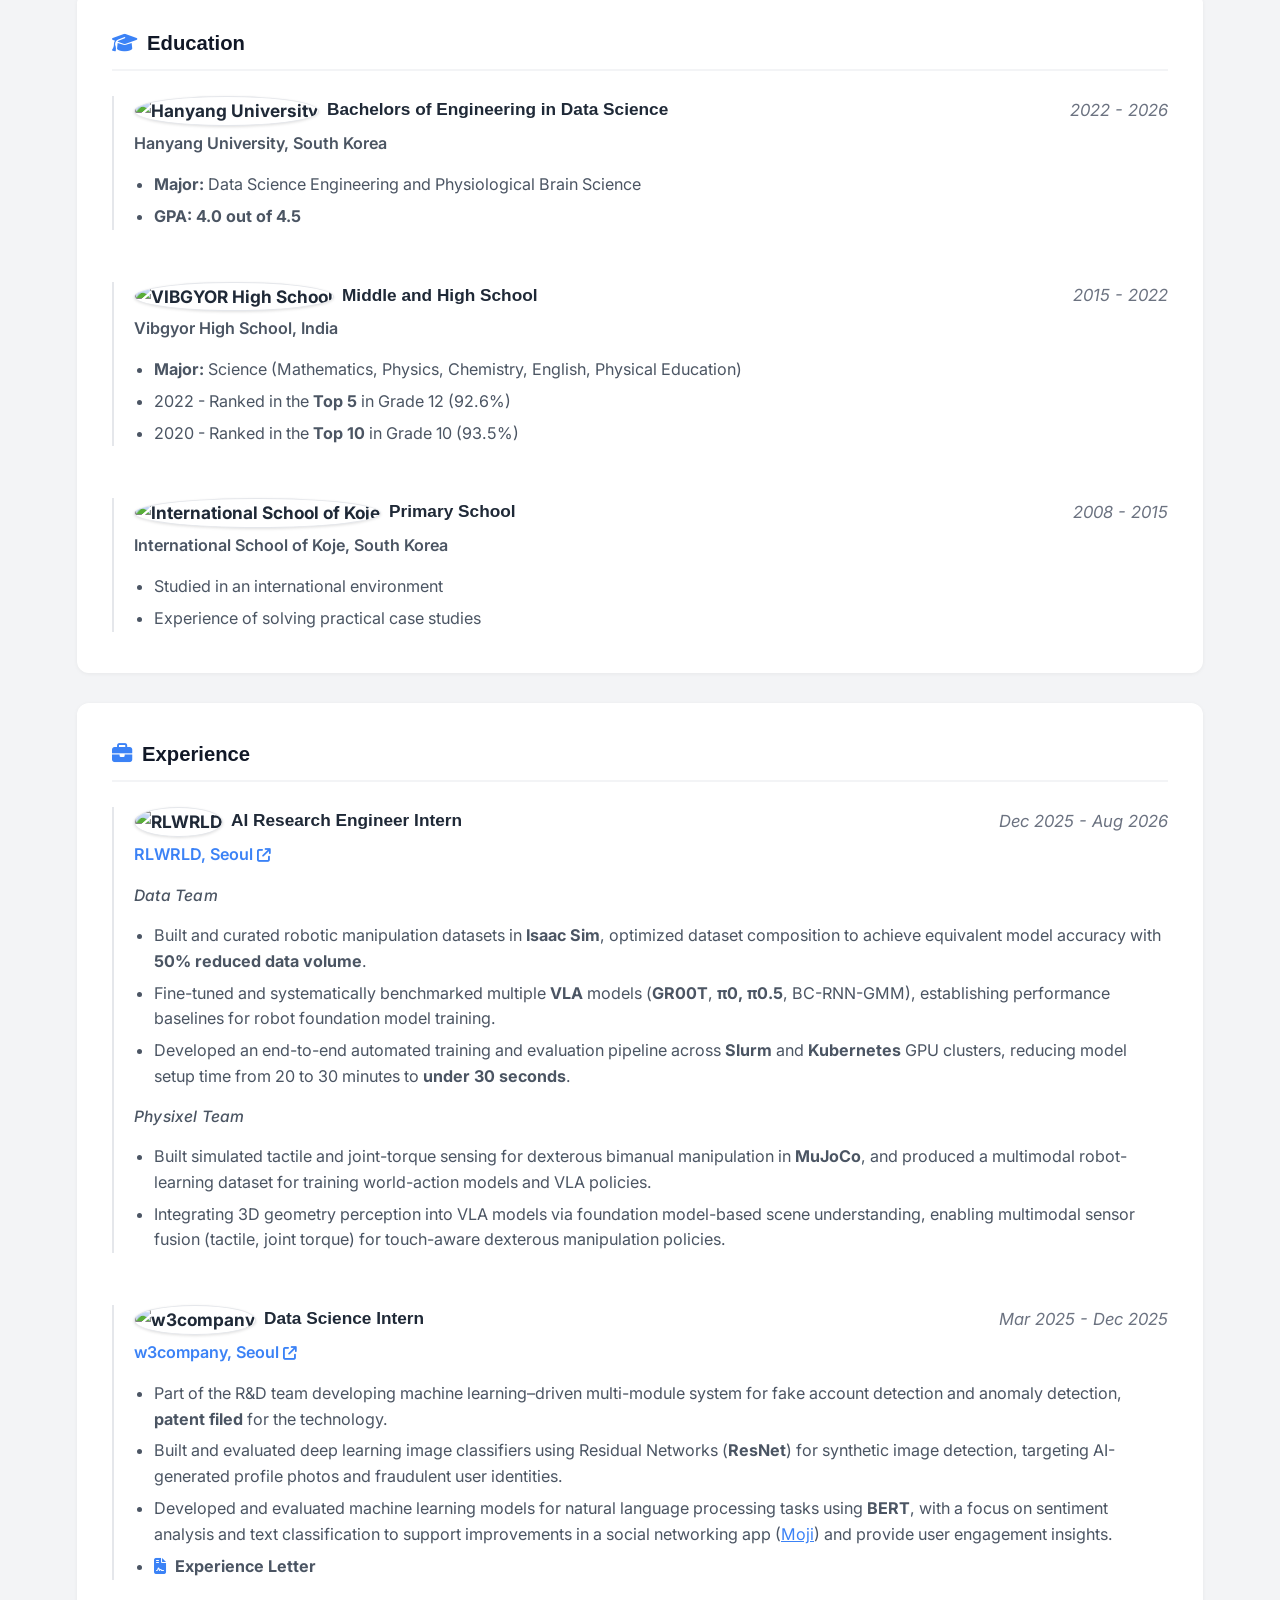
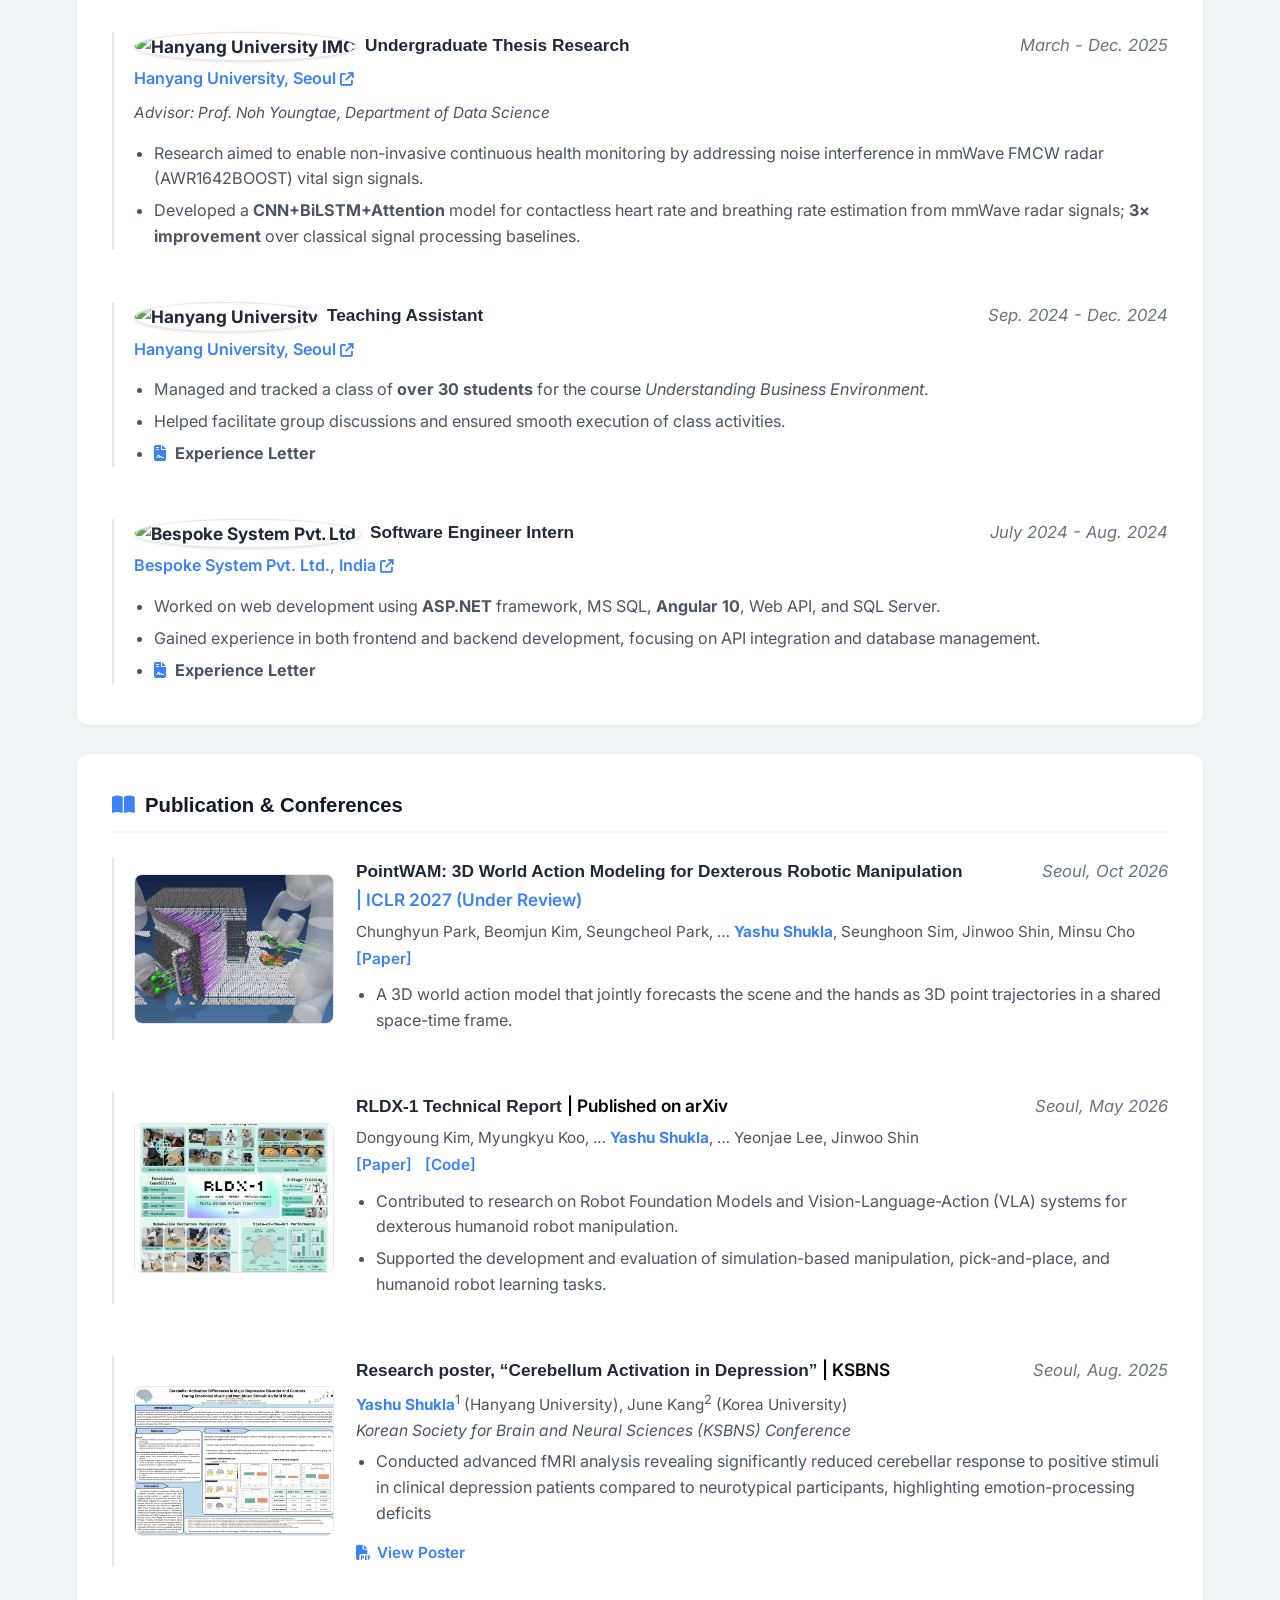
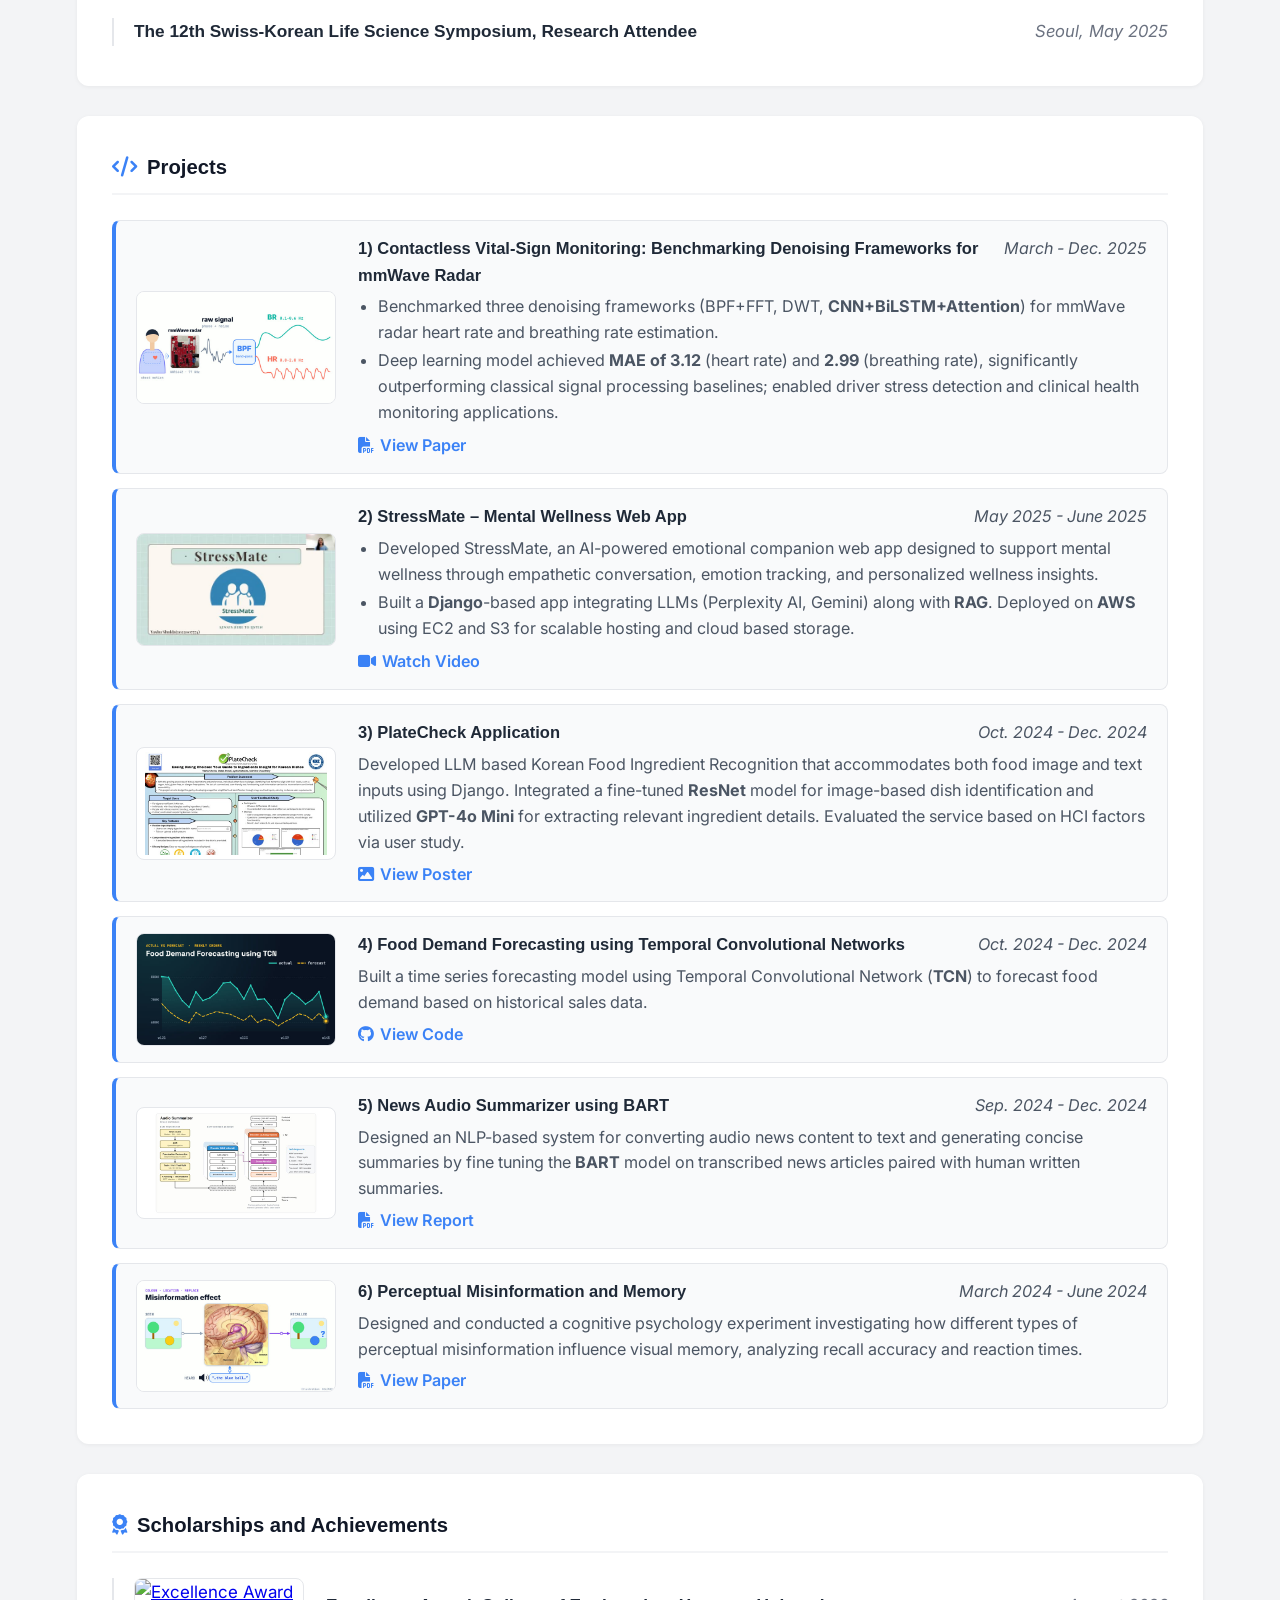
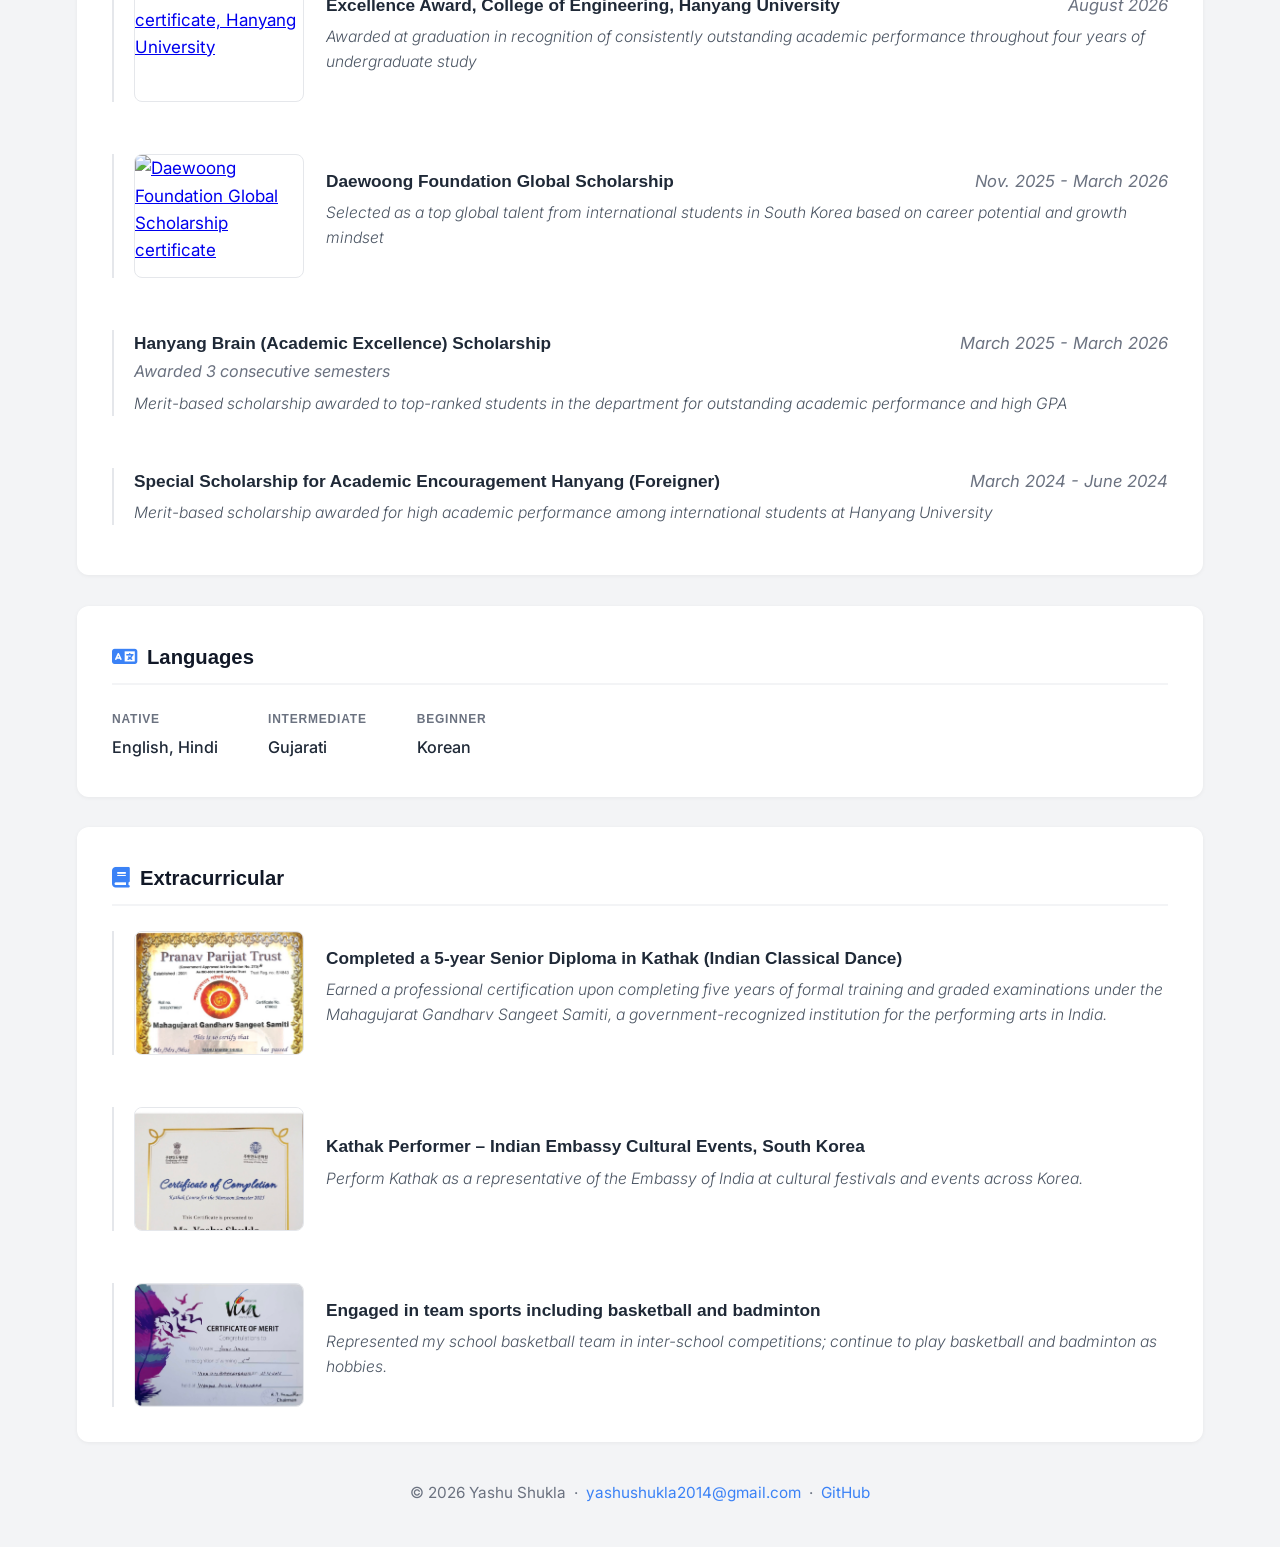
==== commit 2a5a1b2e: "Make arXiv and KSBNS venue tags black Co-Authored-By: Claude Opus 5.5 <noreply@anthropic.com>" ====
--- a/index.html
+++ b/index.html
@@ -274,7 +274,7 @@
                     </a>
                     <div class="pub-body">
                         <div class="timeline-header">
-                            <h3>RLDX-1 Technical Report <span class="pub-venue-tag">| Published on arXiv</span></h3>
+                            <h3>RLDX-1 Technical Report <span class="pub-venue-tag black">| Published on arXiv</span></h3>
                             <span class="date">Seoul, May 2026</span>
                         </div>
                         <p class="pub-authors">Dongyoung Kim, Myungkyu Koo, … <span class="pub-me">Yashu Shukla</span>, … Yeonjae Lee, Jinwoo Shin</p>
@@ -294,7 +294,7 @@
                     </a>
                     <div class="pub-body">
                         <div class="timeline-header">
-                            <h3>Research poster, “Cerebellum Activation in Depression” <span class="pub-venue-tag">| KSBNS</span></h3>
+                            <h3>Research poster, “Cerebellum Activation in Depression” <span class="pub-venue-tag black">| KSBNS</span></h3>
                             <span class="date">Seoul, Aug. 2025</span>
                         </div>
                         <p class="pub-authors"><span class="pub-me">Yashu Shukla</span><sup>1</sup> (Hanyang University), June Kang<sup>2</sup> (Korea University)</p>
--- a/style.css
+++ b/style.css
@@ -978,3 +978,4 @@
 }
 
 .pub-venue-tag { color: #3b82f6; font-weight: 600; white-space: nowrap; }
+.pub-venue-tag.black { color: #000; }
